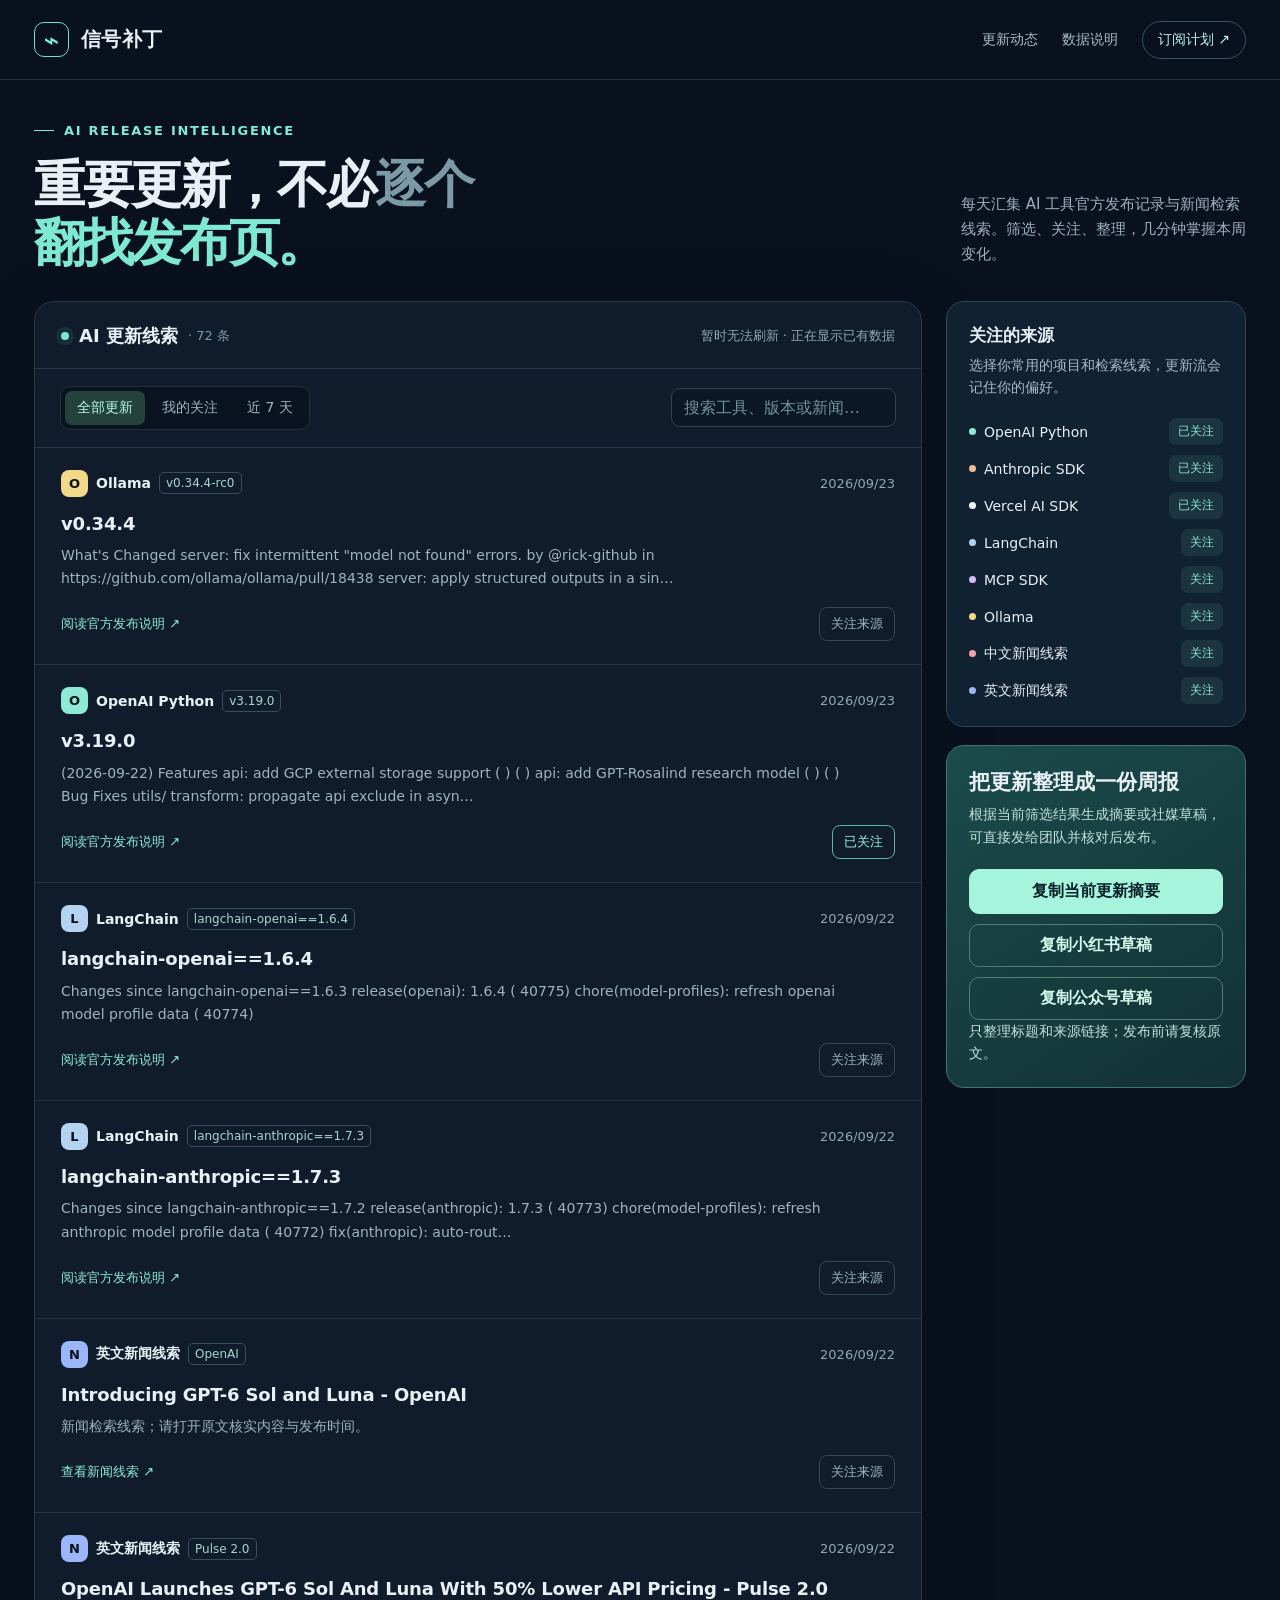
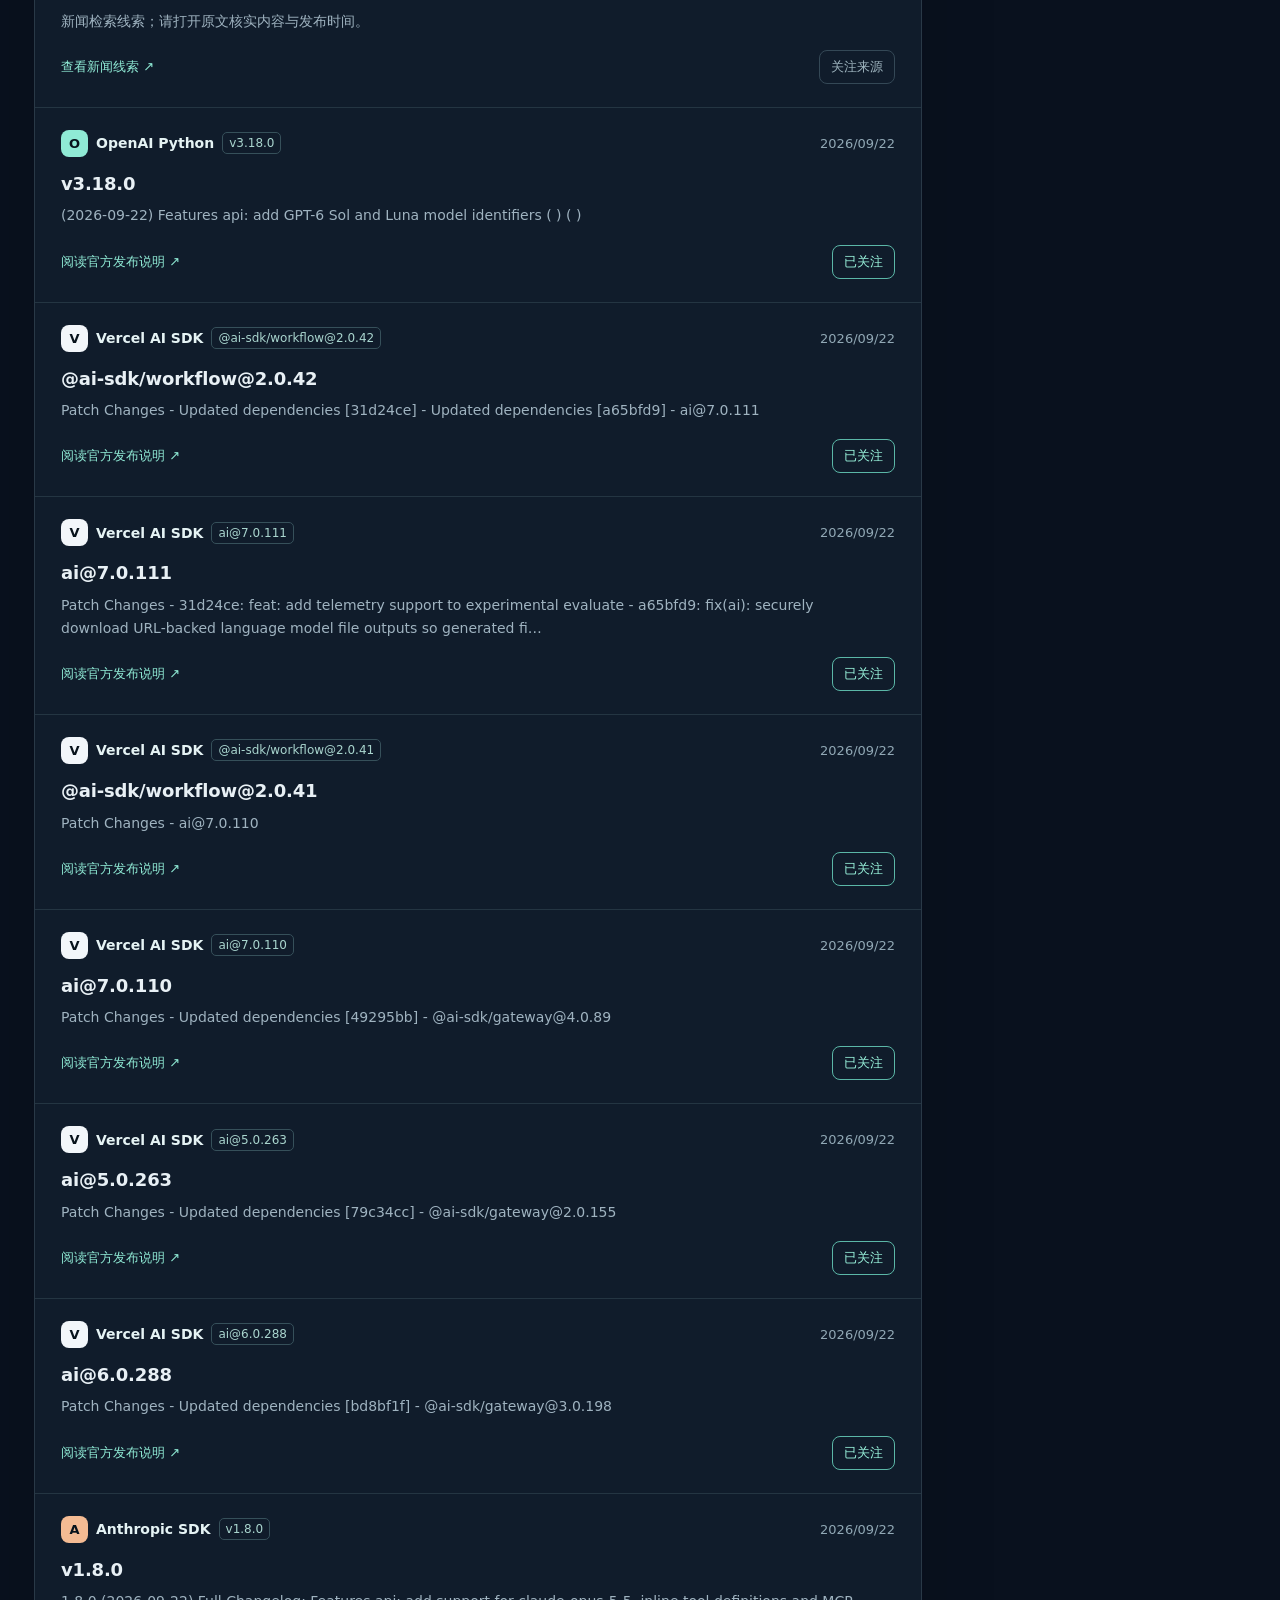
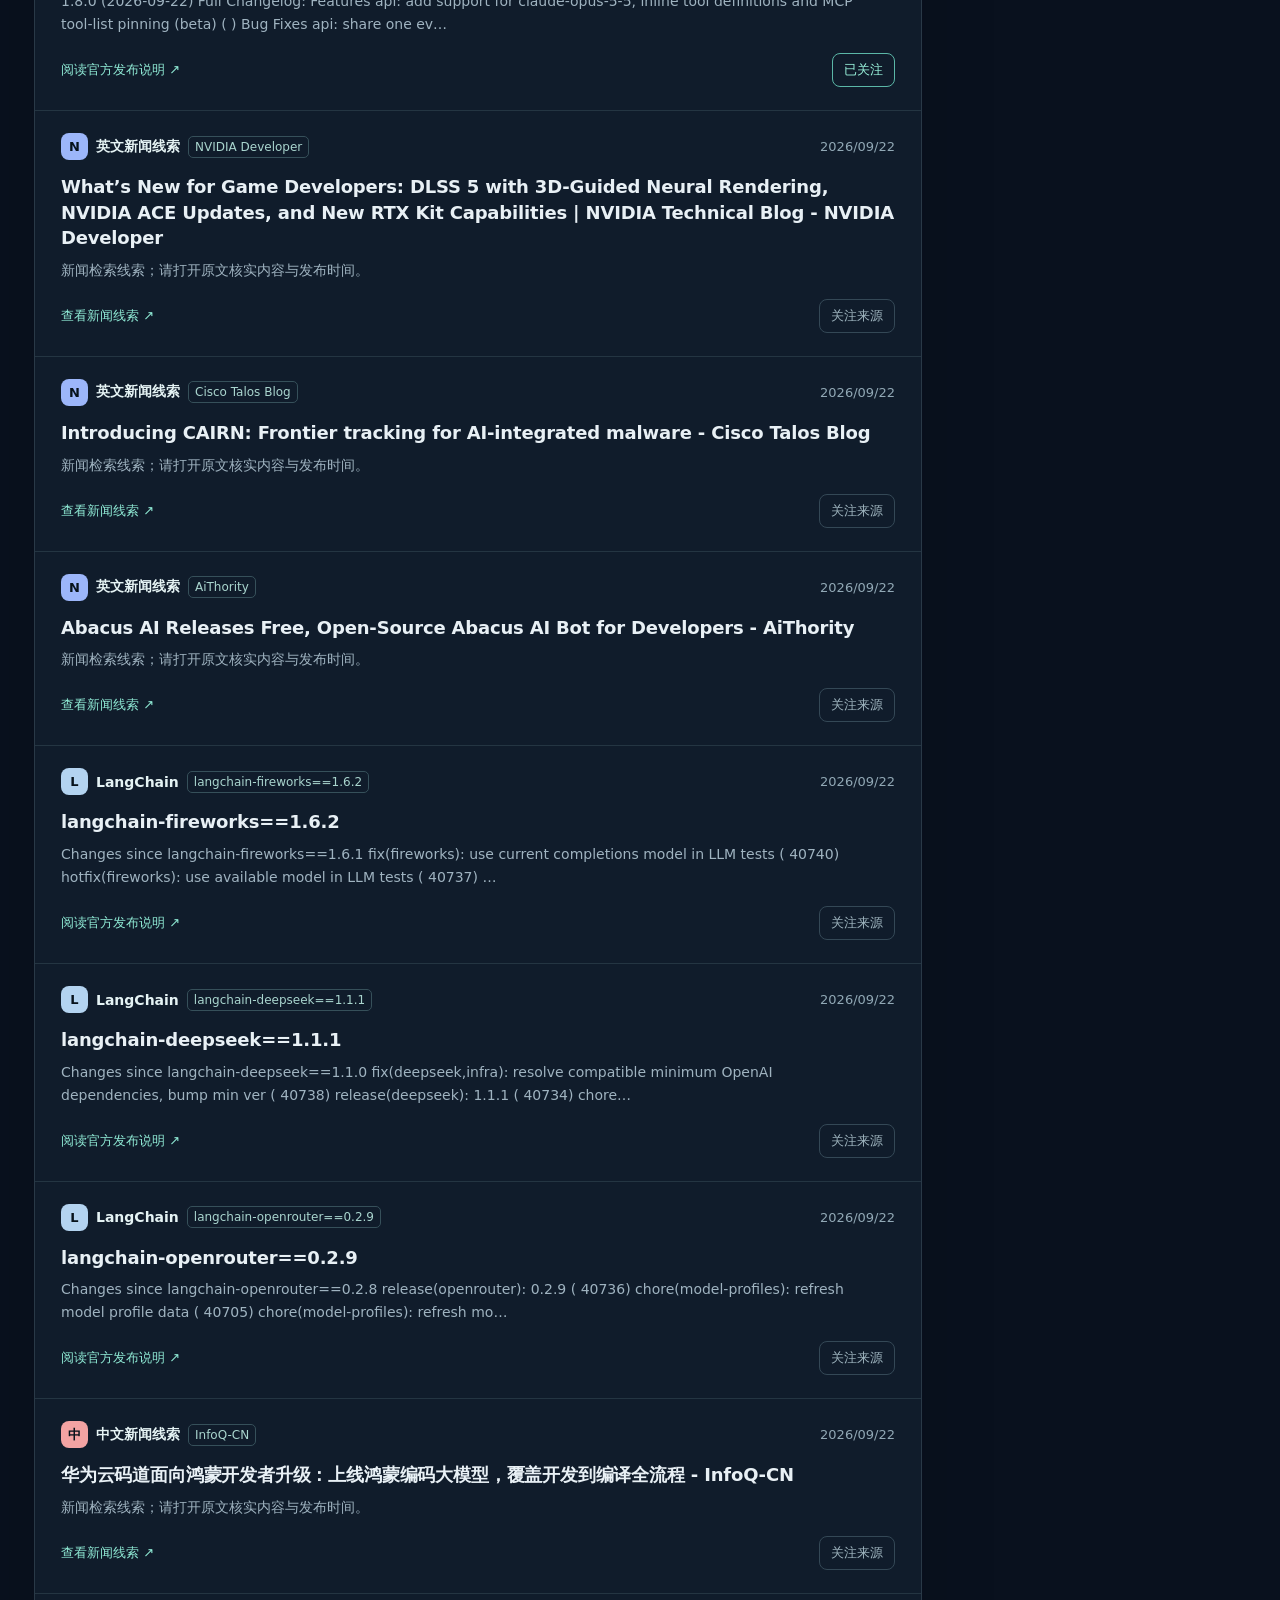
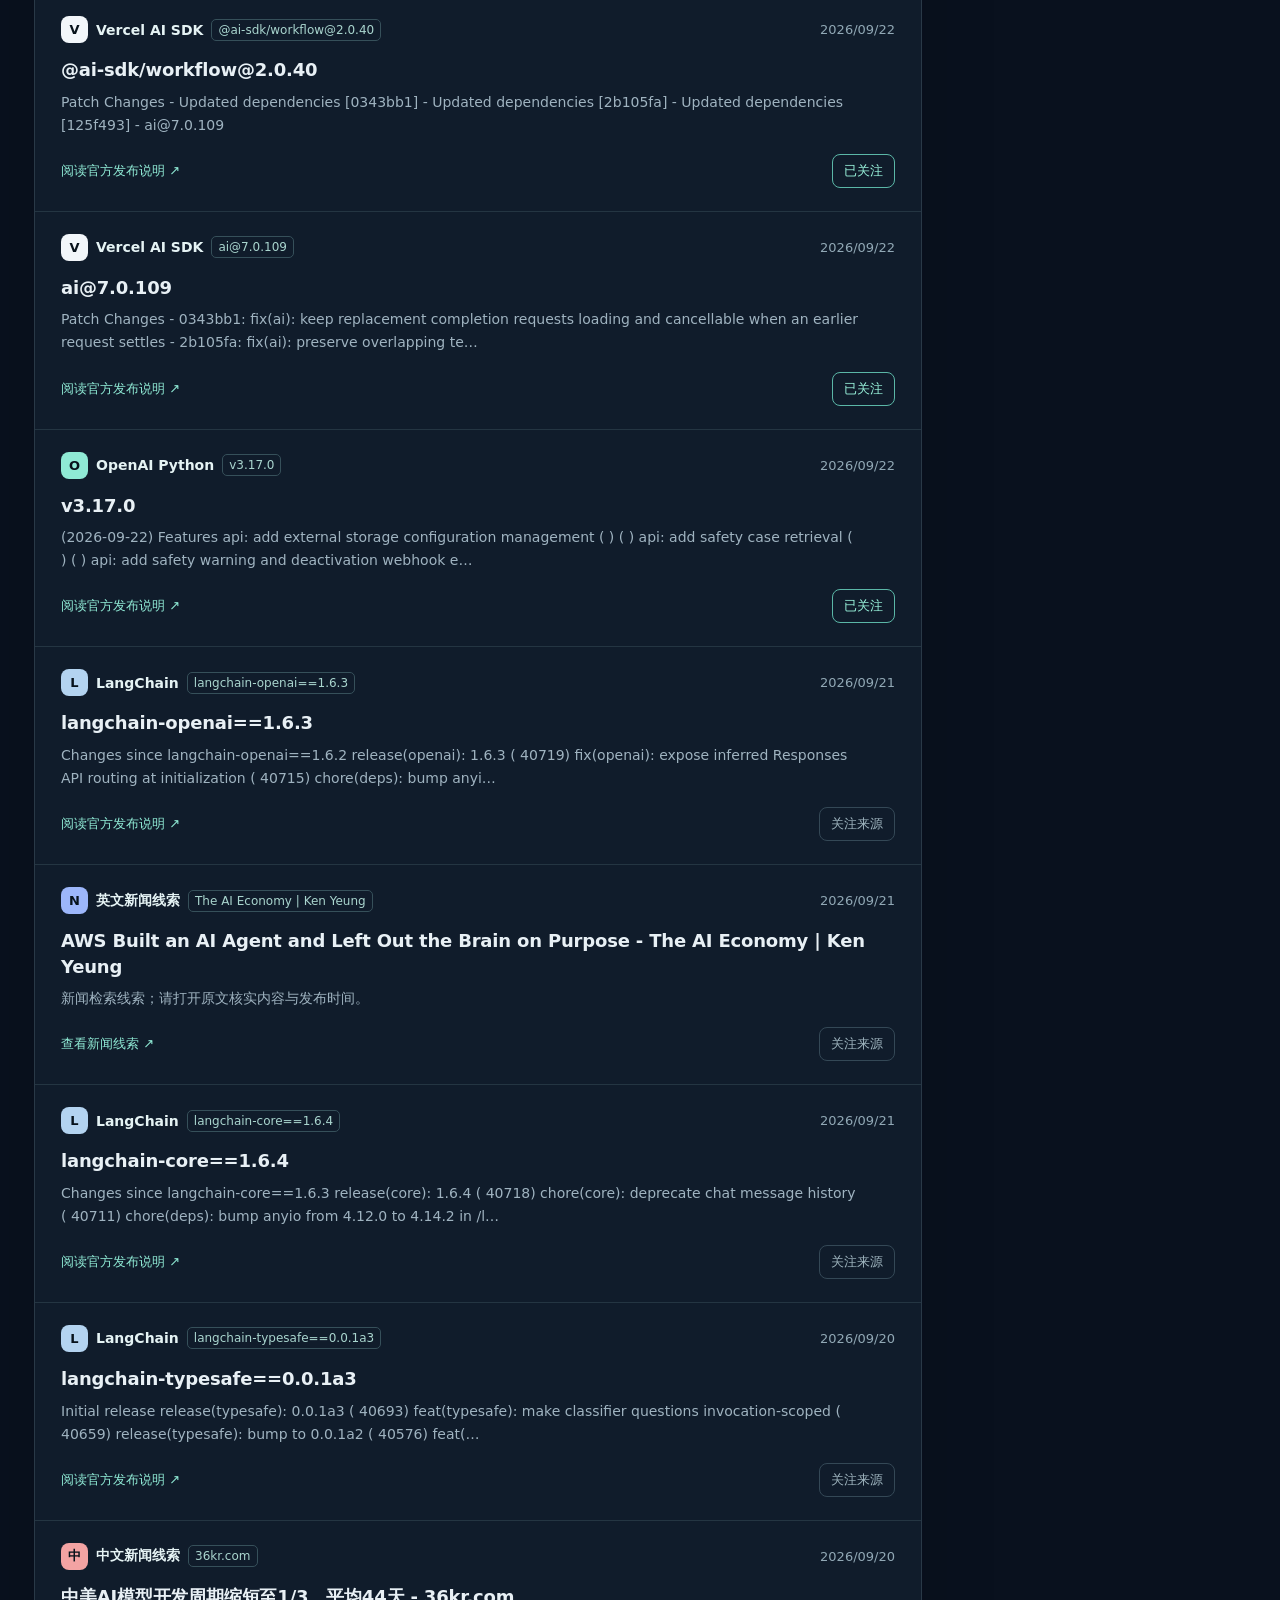
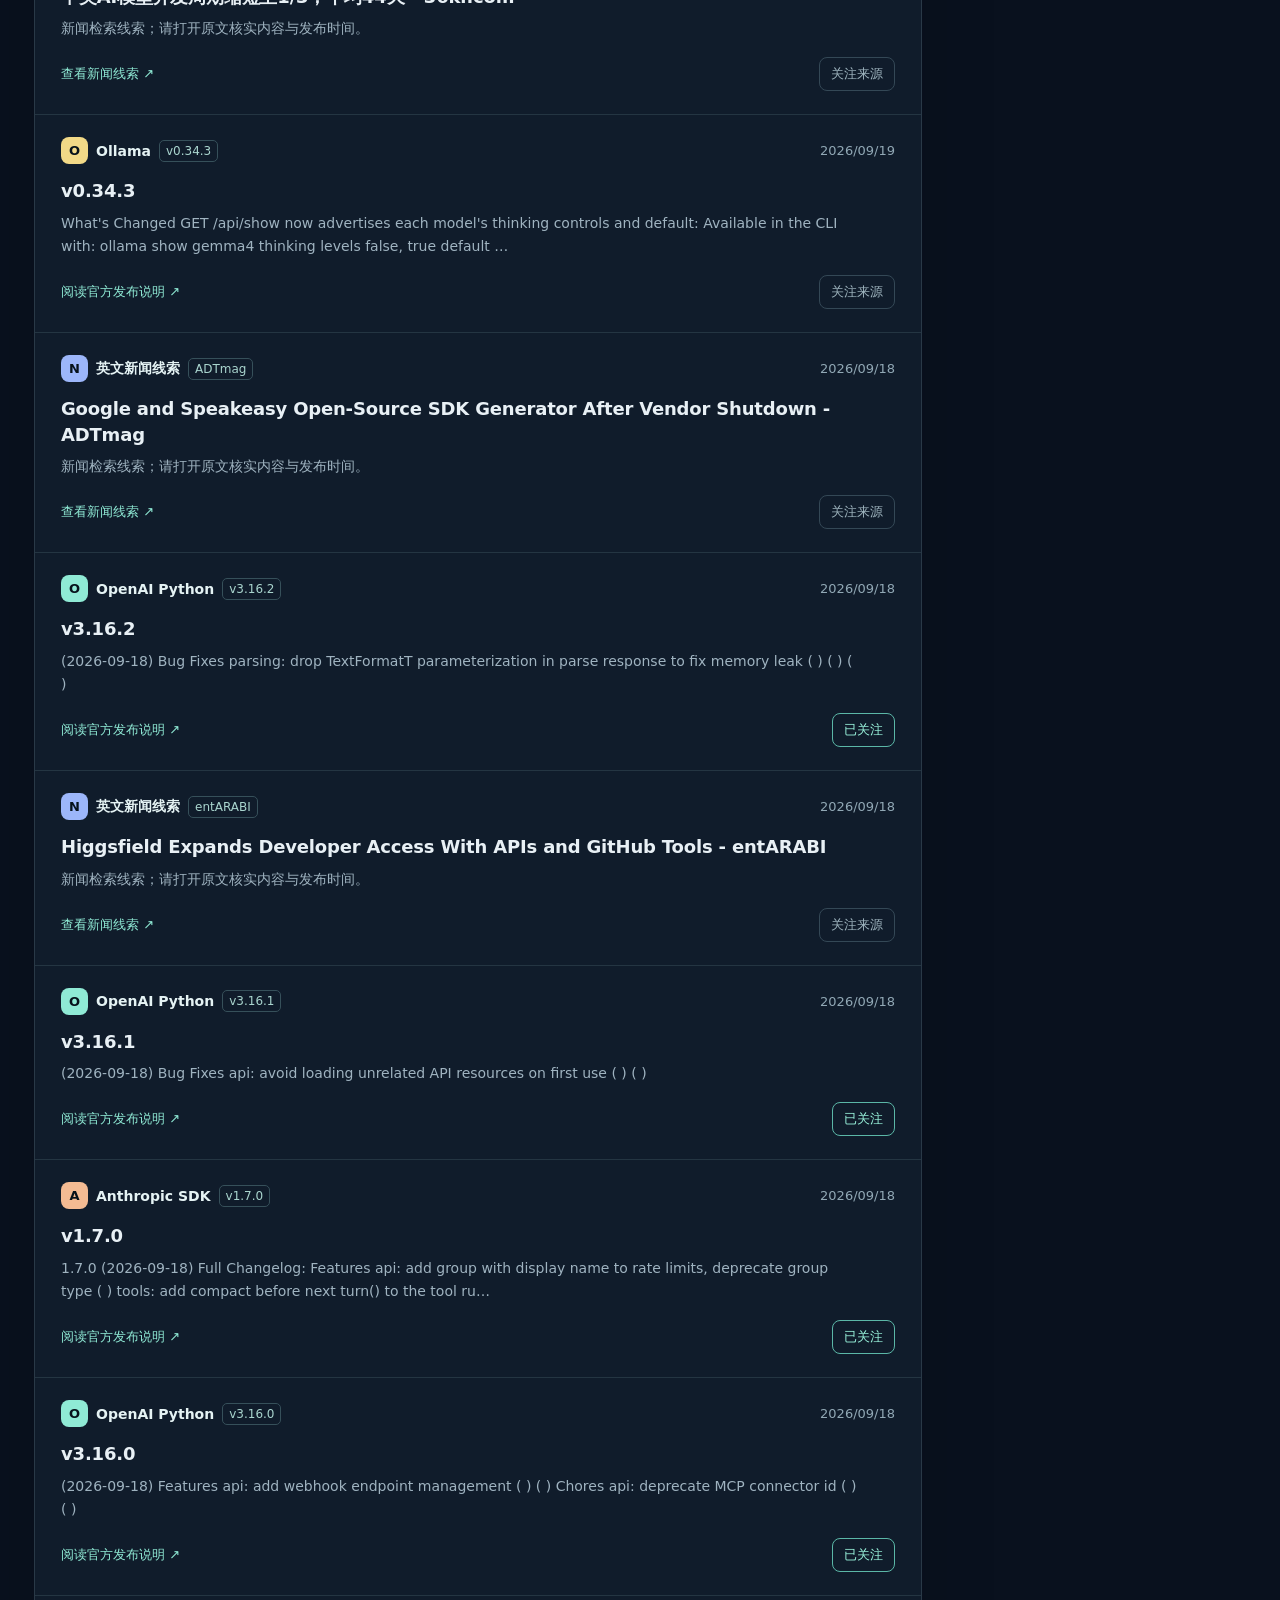
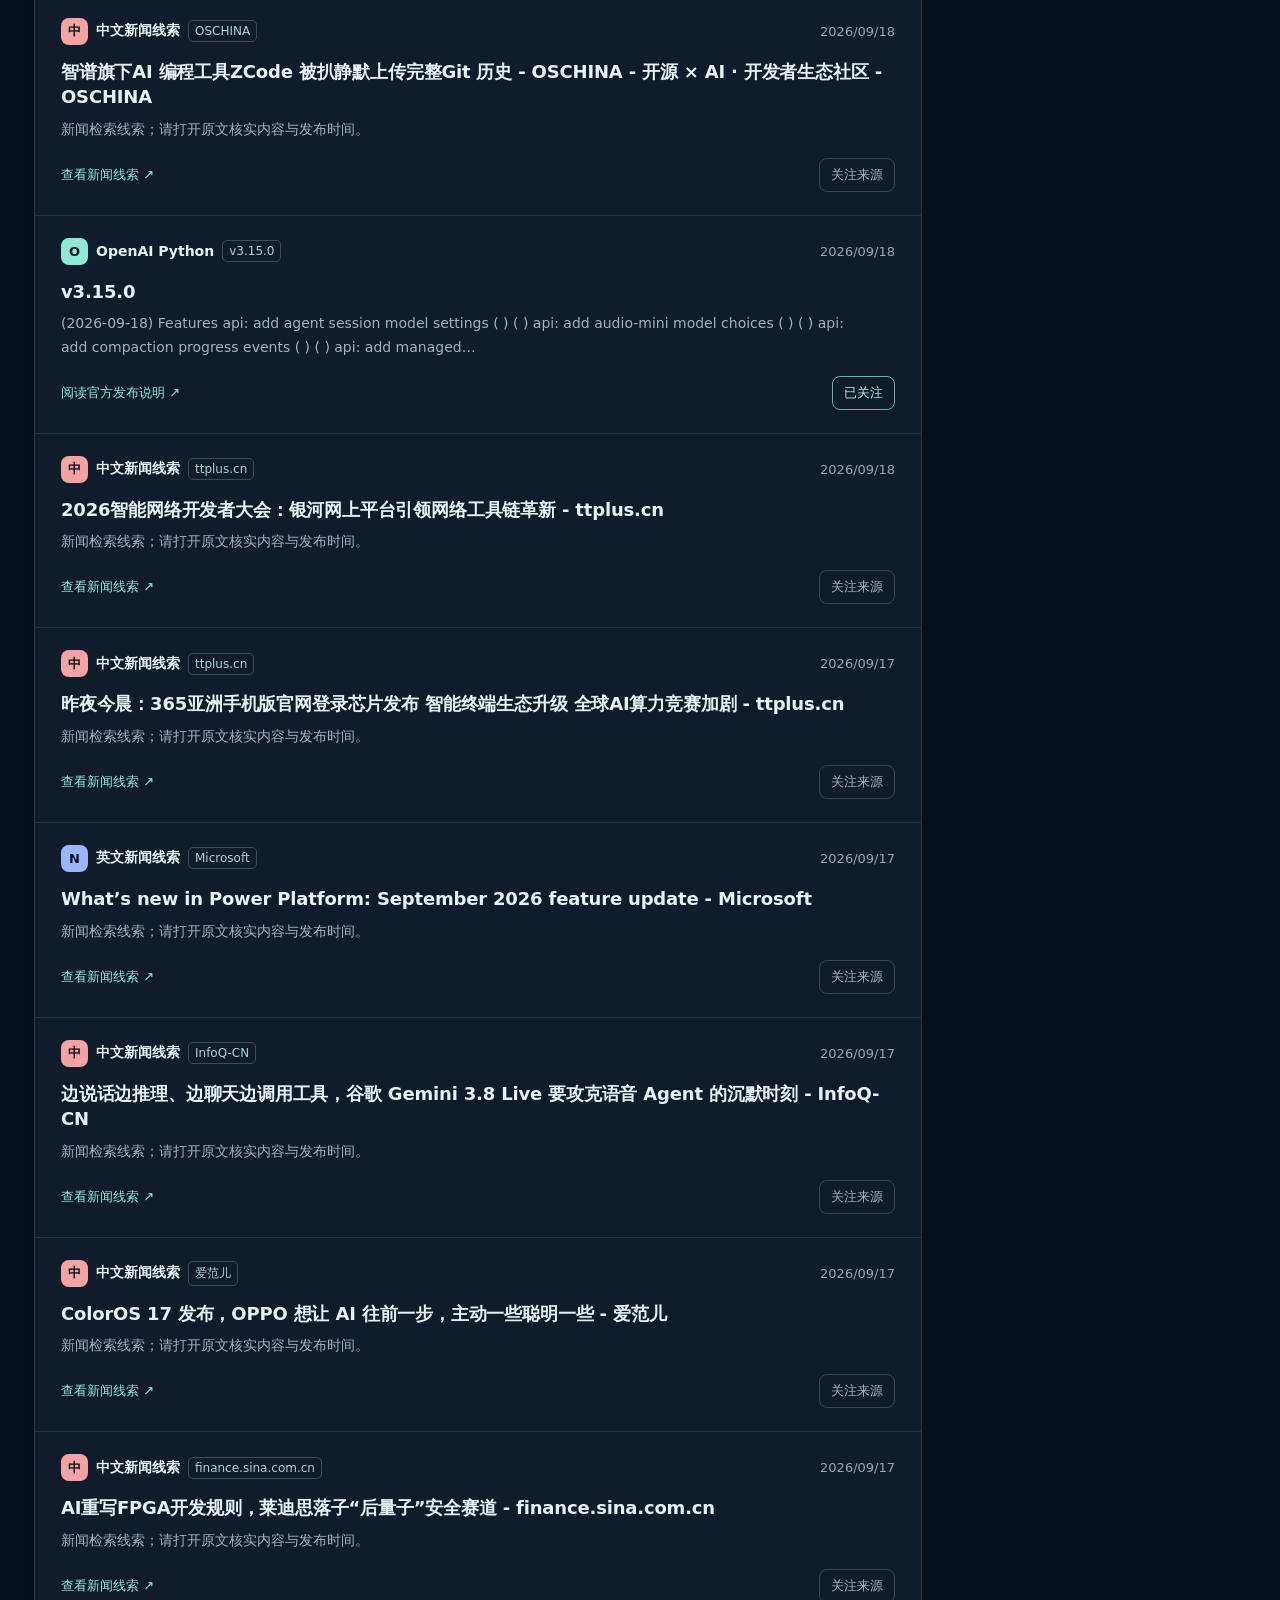
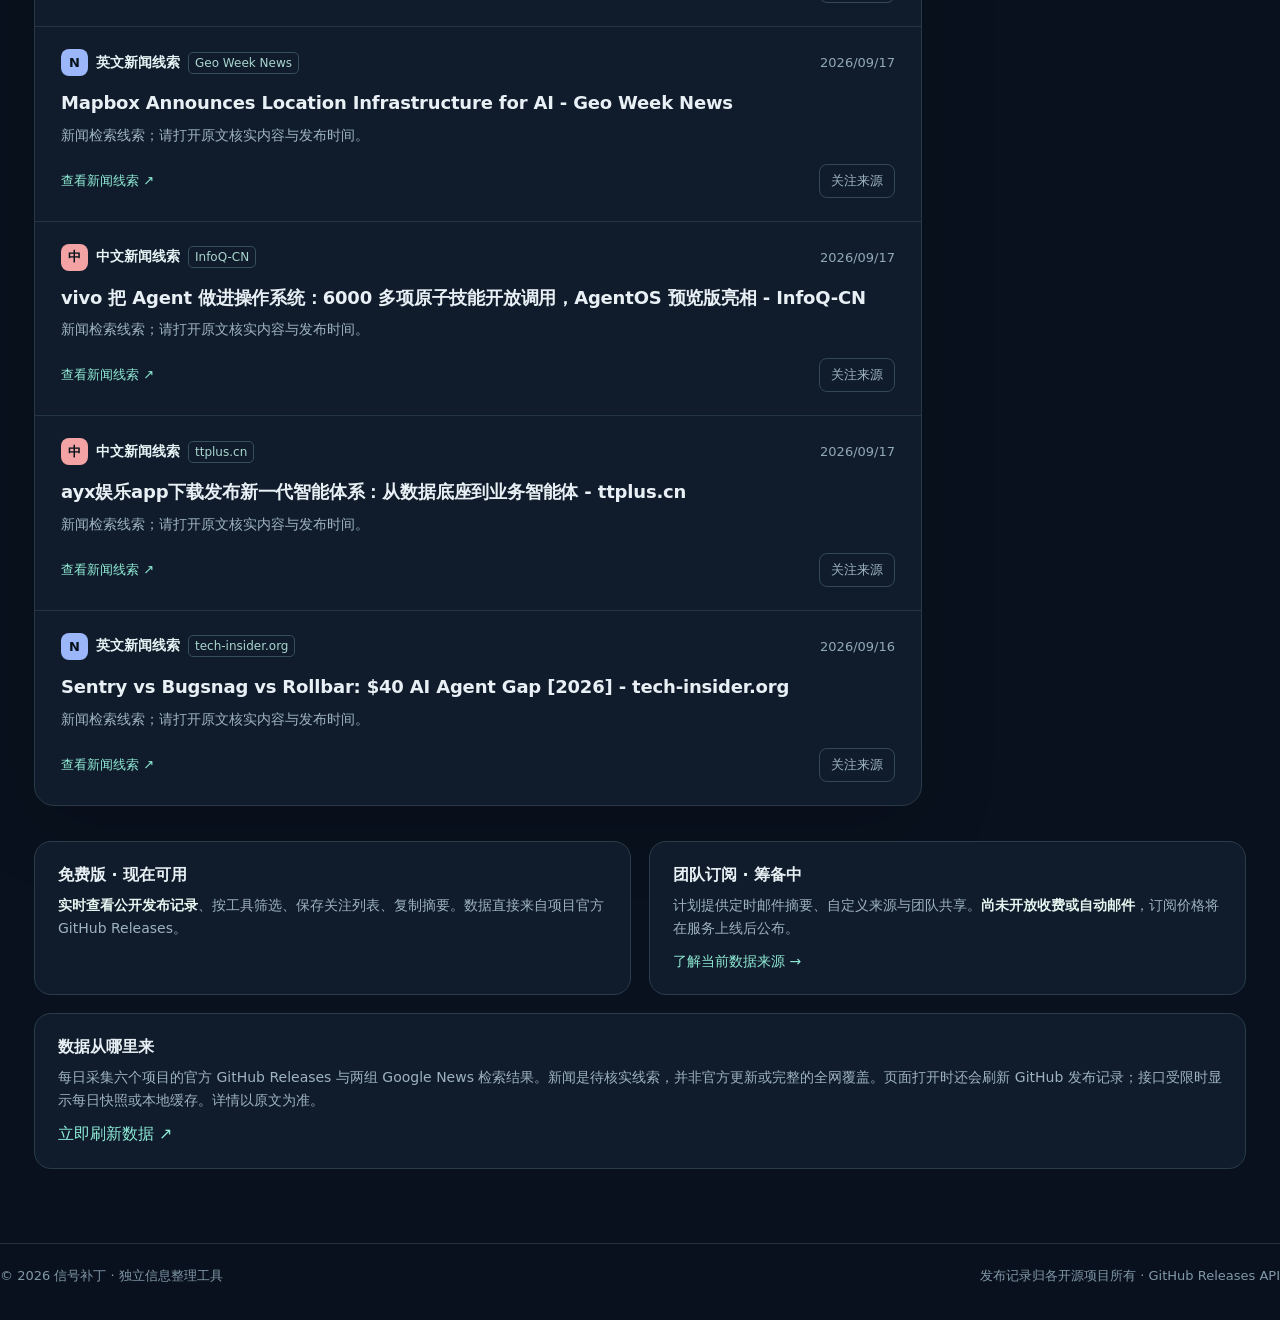
==== static/ai-updates/index.html @ 45f88d76 "Add daily AI tool update radar to article site" ====
<!doctype html>
<html lang="zh-CN">
<head>
  <meta charset="UTF-8">
  <meta name="viewport" content="width=device-width, initial-scale=1">
  <meta name="theme-color" content="#09111e">
  <meta name="description" content="信号补丁实时读取常用 AI 开发工具的官方 GitHub 发布记录，帮你筛选、关注和整理更新。">
  <title>信号补丁 · AI 工具更新雷达</title>
  <link rel="icon" type="image/svg+xml" href="data:image/svg+xml,%3Csvg xmlns='http://www.w3.org/2000/svg' viewBox='0 0 64 64'%3E%3Crect width='64' height='64' rx='15' fill='%2309111e'/%3E%3Cpath d='M11 34h13l7-17 8 30 6-13h8' fill='none' stroke='%2379f0d0' stroke-width='6' stroke-linecap='round' stroke-linejoin='round'/%3E%3C/svg%3E">
  <style>
    :root{font-family:Inter,ui-sans-serif,system-ui,-apple-system,"Segoe UI","PingFang SC","Microsoft YaHei",sans-serif;color:#e8f0f5;background:#09111e;font-size:16px}*{box-sizing:border-box}html{scroll-behavior:smooth}body{margin:0;min-width:320px}button,input{font:inherit}button{cursor:pointer}a{color:inherit;text-decoration:none}:focus-visible{outline:2px solid #81efd6;outline-offset:3px}.shell{max-width:1400px;margin:auto;padding:0 34px}.topbar{height:80px;border-bottom:1px solid #243240;display:flex;align-items:center;justify-content:space-between;gap:20px}.brand{display:flex;align-items:center;gap:12px;font-weight:760;letter-spacing:.02em;font-size:20px;white-space:nowrap}.mark{width:35px;height:35px;border:1px solid #6ce2c8;border-radius:10px;display:grid;place-items:center;color:#79f0d0;font-size:26px;line-height:1}.topnav{display:flex;align-items:center;gap:24px;color:#a9bdc8;font-size:14px}.topnav a:hover{color:#fff}.nav-pill{border:1px solid #335464;border-radius:999px;padding:9px 15px;color:#b9f6e9}.main{padding-top:43px;padding-bottom:74px}.eyebrow{display:flex;align-items:center;gap:10px;color:#7fecd5;font-size:13px;letter-spacing:.13em;text-transform:uppercase;font-weight:700}.eyebrow:before{content:"";width:20px;height:1px;background:#7fecd5}.intro{display:flex;align-items:end;justify-content:space-between;gap:28px;margin:17px 0 29px}.intro h1{font-size:clamp(35px,4vw,58px);line-height:1.14;letter-spacing:-.045em;margin:0;max-width:700px;font-weight:780}.intro h1 em{font-style:normal;color:#7fe9d2}.intro p{color:#9eb1be;line-height:1.65;max-width:285px;margin:0 0 5px;font-size:15px}.workspace{display:grid;grid-template-columns:minmax(0,1fr) 300px;gap:24px}.board{border:1px solid #293947;border-radius:20px;background:#101c2b;overflow:hidden;min-width:0;box-shadow:0 20px 80px #0002}.board-head{padding:22px 26px 20px;border-bottom:1px solid #263848;display:flex;align-items:center;justify-content:space-between;gap:15px}.board-title{display:flex;align-items:center;gap:10px;font-size:18px;font-weight:700}.pulse{height:8px;width:8px;border-radius:50%;background:#7ae8ce;box-shadow:0 0 0 5px #7ae8ce17}.source-note{font-size:13px;color:#91a9b5}.toolbar{display:flex;flex-wrap:wrap;gap:12px;align-items:center;justify-content:space-between;padding:17px 25px;border-bottom:1px solid #263848}.tabs{display:flex;gap:5px;padding:4px;background:#0a1421;border:1px solid #22313e;border-radius:10px}.tabs button{border:0;color:#9fb4bf;background:transparent;border-radius:7px;padding:8px 12px;font-size:14px;white-space:nowrap}.tabs button[aria-pressed="true"]{background:#244239;color:#b5fae8}.search{width:min(225px,100%);border:1px solid #314251;color:#dce9ee;border-radius:9px;background:#0b1724;padding:9px 12px;outline:none}.search::placeholder{color:#73909e}.search:focus{border-color:#7ae8ce}.feed{min-height:320px}.item{padding:22px 26px 23px;border-bottom:1px solid #243542;transition:background .2s}.item:last-child{border-bottom:0}.item:hover{background:#142334}.item-top{display:flex;gap:12px;align-items:center;justify-content:space-between}.item-meta{display:flex;align-items:center;gap:8px;flex-wrap:wrap;color:#91a8b5;font-size:13px}.product{display:inline-flex;align-items:center;gap:8px;color:#e5f3f4;font-weight:650;font-size:14px}.product-icon{width:27px;height:27px;border-radius:8px;display:grid;place-items:center;font-size:13px;font-weight:750;color:#07121b}.tag{border:1px solid #36505a;border-radius:5px;padding:3px 6px;color:#a9d5ce;font-size:12px;overflow-wrap:anywhere}.item h2{font-size:18px;line-height:1.42;letter-spacing:-.01em;margin:14px 0 8px;font-weight:670;overflow-wrap:anywhere}.item p{font-size:14px;color:#9fb3c0;line-height:1.65;margin:0 0 17px;max-width:800px;overflow-wrap:anywhere}.actions{display:flex;align-items:center;justify-content:space-between;gap:12px}.origin{font-size:13px;color:#8fead5}.origin:hover{text-decoration:underline}.save{background:transparent;border:1px solid #344856;border-radius:8px;color:#9fb5bf;padding:7px 11px;font-size:13px}.save:hover,.save[aria-pressed="true"]{color:#9af5dd;border-color:#5bb7a7}.aside{display:flex;flex-direction:column;gap:18px}.sidebox{background:#102131;border:1px solid #2c4654;border-radius:18px;padding:22px}.sidebox h3{margin:0 0 7px;font-size:17px}.sidebox p{color:#a4bbc7;line-height:1.62;font-size:14px;margin:0}.watch-list{margin-top:19px;display:flex;flex-direction:column;gap:10px}.watch-row{display:flex;align-items:center;justify-content:space-between;gap:8px;font-size:14px}.watch-row span{display:flex;align-items:center;gap:8px}.watch-row small{color:#7893a1}.watch-row button{border:0;background:#1b3440;color:#8ce9d4;padding:5px 9px;border-radius:7px;font-size:12px}.small-dot{width:7px;height:7px;background:#79e4cc;border-radius:50%}.digest{background:linear-gradient(145deg,#1b4b4b,#123134);border-color:#3f756d}.digest h3{font-size:21px;line-height:1.35;max-width:210px}.digest p{color:#c5e2db}.primary{width:100%;background:#a7f4dc;border:1px solid #a7f4dc;color:#092029;font-weight:750;border-radius:10px;padding:11px 13px;margin-top:20px}.primary:hover{background:#d0ffef}.secondary{width:100%;background:transparent;border:1px solid #537b77;color:#d6f8ec;font-weight:600;border-radius:10px;padding:10px 13px;margin-top:10px}.sidefoot{font-size:12px;color:#91aaa9;margin-top:10px}.model{margin-top:35px;display:grid;grid-template-columns:1fr 1fr;gap:18px}.model-card{border:1px solid #2a3b49;border-radius:17px;background:#101c2b;padding:23px}.model-card h3{font-size:16px;margin:0 0 8px}.model-card p{font-size:14px;color:#9eb2bf;line-height:1.65;margin:0}.model-card strong{color:#e5f5f0}.model-card a{display:inline-block;margin-top:13px;color:#8fead5;font-size:14px}.status{padding:28px;color:#9eb4be;line-height:1.6;font-size:14px}.footer{border-top:1px solid #243240;padding:23px 0 35px;display:flex;justify-content:space-between;gap:20px;color:#8198a7;font-size:13px}.footer a:hover{text-decoration:underline}.inline-btn{border:0;background:none;color:#8debd8;padding:0;font-size:inherit}.hidden{display:none!important}.toast{position:fixed;bottom:24px;left:50%;transform:translateX(-50%);z-index:10;border:1px solid #5eab9a;background:#1b3e3c;color:#d9fff2;padding:12px 17px;border-radius:10px;box-shadow:0 12px 35px #0007;font-size:14px}.muted{color:#7c99a6}.count{color:#7c99a6;font-weight:500;font-size:13px}@media(max-width:1000px){.workspace{grid-template-columns:minmax(0,1fr) 260px}.shell{padding-left:22px;padding-right:22px}.intro h1{font-size:43px}}@media(max-width:780px){.workspace{grid-template-columns:1fr}.aside{display:grid;grid-template-columns:1fr 1fr}.intro{align-items:start;flex-direction:column;gap:14px}.intro p{max-width:600px}.topnav a:not(.nav-pill){display:none}}@media(max-width:570px){.shell{padding:0 16px}.topbar{height:68px}.brand{font-size:17px}.topnav{gap:0}.nav-pill{padding:8px 10px;font-size:12px}.main{padding-top:28px}.intro h1{font-size:37px}.toolbar,.board-head,.item{padding-left:17px;padding-right:17px}.toolbar{align-items:stretch}.tabs{width:100%;justify-content:space-between}.tabs button{flex:1;padding:8px 6px}.search{width:100%}.aside,.model{grid-template-columns:1fr}.footer{flex-direction:column}.item h2{font-size:17px}}@media(prefers-reduced-motion:reduce){html{scroll-behavior:auto}.item{transition:none}}
  </style>
</head>
<body>
  <header class="topbar shell"><a class="brand" href="#top" aria-label="信号补丁首页"><span class="mark" aria-hidden="true">⌁</span><span>信号补丁</span></a><nav class="topnav" aria-label="主导航"><a href="#updates">更新动态</a><a href="#how-it-works">数据说明</a><a class="nav-pill" href="#membership">订阅计划 ↗</a></nav></header>
  <main class="main shell" id="top"><div class="eyebrow">AI RELEASE INTELLIGENCE</div><div class="intro"><h1>重要更新，不必<span class="muted">逐个</span><br><em>翻找发布页。</em></h1><p>每天汇集 AI 工具官方发布记录与新闻检索线索。筛选、关注、整理，几分钟掌握本周变化。</p></div>
    <div class="workspace" id="updates"><section class="board" aria-labelledby="feed-title"><div class="board-head"><div class="board-title"><span class="pulse" aria-hidden="true"></span><span id="feed-title">AI 更新线索</span><span class="count" id="item-count"></span></div><span class="source-note" id="sync-note">正在连接数据源…</span></div><div class="toolbar"><div class="tabs" role="group" aria-label="更新筛选"><button type="button" data-filter="all" aria-pressed="true">全部更新</button><button type="button" data-filter="following" aria-pressed="false">我的关注</button><button type="button" data-filter="week" aria-pressed="false">近 7 天</button></div><input class="search" id="search" type="search" placeholder="搜索工具、版本或新闻…" aria-label="搜索更新"></div><div class="feed" id="feed" aria-live="polite"><div class="status">正在读取每日更新…</div></div></section>
    <aside class="aside"><section class="sidebox"><h3>关注的来源</h3><p>选择你常用的项目和检索线索，更新流会记住你的偏好。</p><div class="watch-list" id="watch-list"></div></section><section class="sidebox digest"><h3>把更新整理成一份周报</h3><p>根据当前筛选结果生成摘要或社媒草稿，可直接发给团队并核对后发布。</p><button class="primary" id="copy-digest" type="button">复制当前更新摘要</button><button class="secondary" id="copy-xhs" type="button">复制小红书草稿</button><button class="secondary" id="copy-wechat" type="button">复制公众号草稿</button><p class="sidefoot">只整理标题和来源链接；发布前请复核原文。</p></section></aside></div>
    <section class="model" id="membership" aria-label="订阅计划"><div class="model-card"><h3>免费版 · 现在可用</h3><p><strong>实时查看公开发布记录</strong>、按工具筛选、保存关注列表、复制摘要。数据直接来自项目官方 GitHub Releases。</p></div><div class="model-card"><h3>团队订阅 · 筹备中</h3><p>计划提供定时邮件摘要、自定义来源与团队共享。<strong>尚未开放收费或自动邮件</strong>，订阅价格将在服务上线后公布。</p><a href="#how-it-works">了解当前数据来源 →</a></div></section>
    <section class="model-card" id="how-it-works" style="margin-top:18px"><h3>数据从哪里来</h3><p>每日采集六个项目的官方 GitHub Releases 与两组 Google News 检索结果。新闻是待核实线索，并非官方更新或完整的全网覆盖。页面打开时还会刷新 GitHub 发布记录；接口受限时显示每日快照或本地缓存。详情以原文为准。</p><button class="inline-btn" id="refresh" type="button" style="margin-top:12px">立即刷新数据 ↗</button></section>
  </main><footer class="footer shell"><span>© <span id="year"></span> 信号补丁 · 独立信息整理工具</span><span>发布记录归各开源项目所有 · <a href="https://docs.github.com/en/rest/releases/releases" target="_blank" rel="noopener noreferrer">GitHub Releases API</a></span></footer><div id="toast" class="toast hidden" role="status"></div>
  <script>
  (()=>{
    const sources=[
      {id:'openai/openai-python',name:'OpenAI Python',color:'#8fead5',symbol:'O'},
      {id:'anthropics/anthropic-sdk-python',name:'Anthropic SDK',color:'#f4bb93',symbol:'A'},
      {id:'vercel/ai',name:'Vercel AI SDK',color:'#f2f6fa',symbol:'V'},
      {id:'langchain-ai/langchain',name:'LangChain',color:'#b3d3f0',symbol:'L'},
      {id:'modelcontextprotocol/typescript-sdk',name:'MCP SDK',color:'#d9b6ff',symbol:'M'},
      {id:'ollama/ollama',name:'Ollama',color:'#f2d987',symbol:'O'},
      {id:'news:zh',name:'中文新闻线索',color:'#f3a3a3',symbol:'中'},
      {id:'news:en',name:'英文新闻线索',color:'#9cb6fa',symbol:'N'}
    ];
    const repositories=sources.filter(s=>!s.id.startsWith('news:'));
    const byId=Object.fromEntries(sources.map(s=>[s.id,s]));
    const $=id=>document.getElementById(id);
    const state={releases:[],filter:'all',query:'',following:readFollowing()};
    const escape=s=>String(s).replace(/[&<>"']/g,c=>({'&':'&amp;','<':'&lt;','>':'&gt;','"':'&quot;',"'":'&#39;'}[c]));
    function readFollowing(){try{const x=JSON.parse(localStorage.getItem('signalpatch-following'));return Array.isArray(x)?x.filter(id=>sources.some(s=>s.id===id)):sources.slice(0,3).map(s=>s.id)}catch{return sources.slice(0,3).map(s=>s.id)}}
    function readCache(){try{const x=JSON.parse(localStorage.getItem('signalpatch-cache'));return x&&Array.isArray(x.items)?x:null}catch{return null}}
    function toast(msg){const el=$('toast');el.textContent=msg;el.classList.remove('hidden');clearTimeout(toast.timer);toast.timer=setTimeout(()=>el.classList.add('hidden'),3200)}
    function formatDate(s){const d=new Date(s);return Number.isNaN(d.getTime())?'未知日期':new Intl.DateTimeFormat('zh-CN',{year:'numeric',month:'2-digit',day:'2-digit'}).format(d)}
    function dateAgo(s){const d=new Date(s);const days=Math.floor((Date.now()-d.getTime())/86400000);return days===0?'今天':days===1?'昨天':days>1&&days<7?`${days} 天前`:formatDate(s)}
    function summary(body){const cleaned=String(body||'').replace(/<[^>]*>/g,' ').replace(/\[[^\]]+\]\([^)]*\)/g,' ').replace(/[#*_`>|~]/g,' ').replace(/\s+/g,' ').trim();return cleaned?cleaned.slice(0,170)+(cleaned.length>170?'…':''):'查看官方发布说明了解变更详情。'}
    function watch(){const list=$('watch-list');list.innerHTML=sources.map(s=>`<div class="watch-row"><span><i class="small-dot" style="background:${s.color}"></i>${escape(s.name)}</span><button type="button" data-follow="${escape(s.id)}" aria-pressed="${state.following.includes(s.id)}">${state.following.includes(s.id)?'已关注':'关注'}</button></div>`).join('');list.querySelectorAll('[data-follow]').forEach(b=>b.addEventListener('click',()=>toggleFollow(b.dataset.follow)))}
    function toggleFollow(id){state.following=state.following.includes(id)?state.following.filter(x=>x!==id):[...state.following,id];localStorage.setItem('signalpatch-following',JSON.stringify(state.following));watch();render()}
    function visible(){const q=state.query.trim().toLowerCase();return state.releases.filter(r=>{if(state.filter==='following'&&!state.following.includes(r.source))return false;if(state.filter==='week'&&Date.now()-new Date(r.published_at).getTime()>7*86400000)return false;return !q||[r.name,r.tag_name,r.source,byId[r.source]?.name].some(s=>String(s||'').toLowerCase().includes(q))})}
    function render(){const items=visible();$('item-count').textContent=state.releases.length?`· ${items.length} 条`:'';const feed=$('feed');if(!state.releases.length){feed.innerHTML='<div class="status">暂无可显示的更新。请稍后刷新，或直接访问官方发布页。</div>';return}if(!items.length){feed.innerHTML='<div class="status">当前筛选下没有更新。试试“全部更新”或其他搜索词。</div>';return}feed.innerHTML=items.slice(0,48).map(r=>{const s=byId[r.source],url=String(r.html_url||'');return `<article class="item"><div class="item-top"><div class="item-meta"><span class="product"><span class="product-icon" style="background:${s.color}">${s.symbol}</span>${escape(s.name)}</span><span class="tag">${escape(r.tag_name||'Release')}</span></div><time class="item-meta" datetime="${escape(r.published_at)}" title="${escape(formatDate(r.published_at))}">${escape(dateAgo(r.published_at))}</time></div><h2>${escape(r.name||r.tag_name||'新版本发布')}</h2><p>${escape(summary(r.body))}</p><div class="actions"><a class="origin" href="${escape(url)}" target="_blank" rel="noopener noreferrer">${r.kind==='news'?'查看新闻线索':'阅读官方发布说明'} ↗</a><button class="save" type="button" data-follow="${escape(r.source)}" aria-pressed="${state.following.includes(r.source)}">${state.following.includes(r.source)?'已关注':'关注来源'}</button></div></article>`}).join('');feed.querySelectorAll('[data-follow]').forEach(b=>b.addEventListener('click',()=>toggleFollow(b.dataset.follow)))}
    async function loadDaily(){try{const response=await fetch('./data/updates.json',{cache:'no-store'});if(!response.ok)throw new Error('No daily snapshot');const data=await response.json();if(!Array.isArray(data.items))throw new Error('Invalid daily snapshot');state.releases=data.items.filter(r=>byId[r.source]&&r.html_url&&r.published_at);render();$('sync-note').textContent=`每日快照 · ${formatDate(data.generated_at)}`}catch{const cached=readCache();if(cached){state.releases=cached.items.filter(r=>byId[r.source]);render();$('sync-note').textContent=`本地缓存 · ${formatDate(cached.at)}`}}}
    async function refresh(force=false){const cached=readCache();if(cached&&!force&&!state.releases.length){state.releases=cached.items.filter(r=>byId[r.source]);render();$('sync-note').textContent=`缓存更新于 ${formatDate(cached.at)}`}
      const controller=new AbortController();const timer=setTimeout(()=>controller.abort(),12000);$('sync-note').textContent='正在同步官方发布记录…';
      const results=await Promise.allSettled(repositories.map(async s=>{const response=await fetch(`https://api.github.com/repos/${s.id}/releases?per_page=6`,{headers:{Accept:'application/vnd.github+json'},signal:controller.signal});if(!response.ok)throw new Error(`${s.name}: ${response.status}`);const data=await response.json();if(!Array.isArray(data))throw new Error('Invalid response');return data.filter(x=>x.published_at&&!x.draft).map(x=>({source:s.id,name:x.name,tag_name:x.tag_name,body:x.body,published_at:x.published_at,html_url:x.html_url,kind:'release'}))}));clearTimeout(timer);
      const fresh=results.filter(x=>x.status==='fulfilled').flatMap(x=>x.value).sort((a,b)=>new Date(b.published_at)-new Date(a.published_at));
      if(fresh.length){const news=state.releases.filter(r=>r.kind==='news');state.releases=[...fresh,...news].sort((a,b)=>new Date(b.published_at)-new Date(a.published_at));localStorage.setItem('signalpatch-cache',JSON.stringify({at:new Date().toISOString(),items:state.releases}));render();const ok=results.filter(x=>x.status==='fulfilled').length;$('sync-note').textContent=`已同步 ${ok}/${repositories.length} 个官方来源 · 含每日新闻线索`;if(ok<repositories.length)toast('部分来源暂时不可用，已显示可获取的更新。')}
      else{$('sync-note').textContent=state.releases.length?'暂时无法刷新 · 正在显示已有数据':'暂时无法连接官方来源';if(!state.releases.length)render();toast('官方接口暂不可用，请稍后再试。')}
    }
    async function copyText(lines,label){try{await navigator.clipboard.writeText(lines.join('\n'));toast(`已复制${label}`)}catch{toast('复制失败，请检查浏览器剪贴板权限。')}}
    function copyDigest(){const items=visible().slice(0,20);if(!items.length){toast('当前没有可整理的更新。');return}const lines=[`# AI 工具更新摘要（${formatDate(new Date().toISOString())}）`,'',...items.flatMap(r=>[`- **${byId[r.source].name} · ${r.tag_name||'Release'}**：${r.name||'新版本发布'}`,`  - ${r.html_url}`]),'','来源：官方 GitHub Releases 与 Google News 检索。新闻属于待核实线索，发布前请复核原文。'];return copyText(lines,`${items.length} 条更新摘要`)}
    function copySocial(channel){const items=visible().filter(r=>r.kind!=='news').slice(0,6);if(!items.length){toast('当前没有官方更新可整理。');return}const day=formatDate(new Date().toISOString());const title=channel==='xhs'?`今天有哪些 AI 工具更新？｜${day}`:`AI 工具更新速览｜${day}`;const lines=[title,'','整理了这些官方发布记录：','',...items.flatMap((r,i)=>[`${i+1}. ${byId[r.source].name} · ${r.name||r.tag_name}`,r.html_url,'']),'请查看原文核对完整变更后再发布。',...(channel==='xhs'?['','#AI工具 #开发者工具 #版本更新']:[])];return copyText(lines,channel==='xhs'?'小红书草稿':'公众号草稿')}
    const context=document.modelContext;
    if(context?.registerTool){
      try{
        void Promise.resolve(context.registerTool({name:'set_followed_tools',title:'设置关注的 AI 工具',description:'按项目 ID 设置此设备关注的官方发布来源，并更新页面。',inputSchema:{type:'object',properties:{sourceIds:{type:'array',items:{type:'string'},uniqueItems:true}},required:['sourceIds'],additionalProperties:false},annotations:{readOnlyHint:false,untrustedContentHint:false},execute(input){if(!input||!Array.isArray(input.sourceIds)||input.sourceIds.some(id=>typeof id!=='string'||!byId[id]))throw new Error('sourceIds 必须是页面列出的官方项目 ID');state.following=[...new Set(input.sourceIds)];localStorage.setItem('signalpatch-following',JSON.stringify(state.following));watch();render();return {sourceIds:state.following,count:state.following.length}}})).catch(()=>{});
        void Promise.resolve(context.registerTool({name:'get_visible_releases',title:'读取当前更新',description:'读取页面当前筛选结果中的官方发布记录。',inputSchema:{type:'object',properties:{},additionalProperties:false},annotations:{readOnlyHint:true,untrustedContentHint:true},execute(){return {releases:visible().slice(0,20).map(r=>({tool:byId[r.source].name,title:r.name||r.tag_name,version:r.tag_name,publishedAt:r.published_at,url:r.html_url}))}}})).catch(()=>{});
      }catch{}
    }
    document.querySelectorAll('[data-filter]').forEach(b=>b.addEventListener('click',()=>{state.filter=b.dataset.filter;document.querySelectorAll('[data-filter]').forEach(x=>x.setAttribute('aria-pressed',String(x===b)));render()}));$('search').addEventListener('input',e=>{state.query=e.target.value;render()});$('refresh').addEventListener('click',()=>refresh(true));$('copy-digest').addEventListener('click',copyDigest);$('copy-xhs').addEventListener('click',()=>copySocial('xhs'));$('copy-wechat').addEventListener('click',()=>copySocial('wechat'));$('year').textContent=new Date().getFullYear();watch();loadDaily().finally(()=>refresh());
  })();
  </script>
</body>
</html>
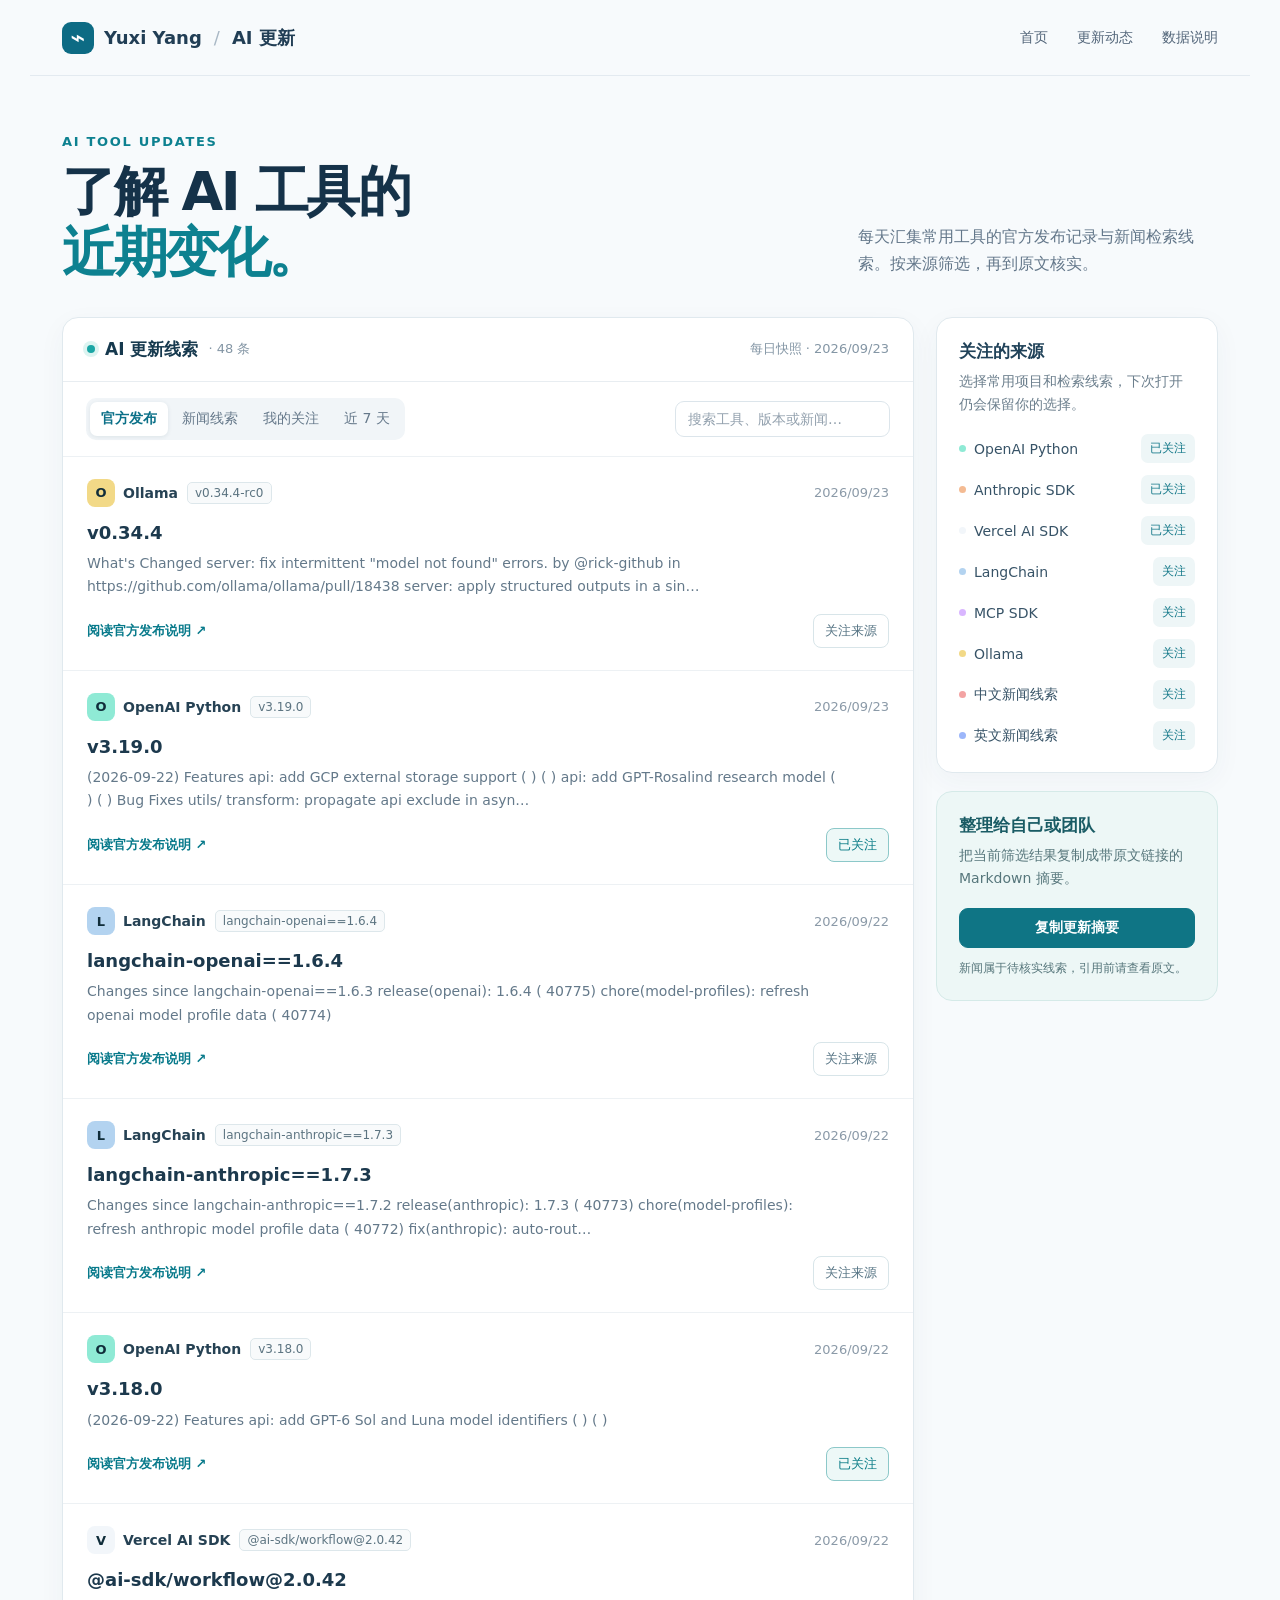
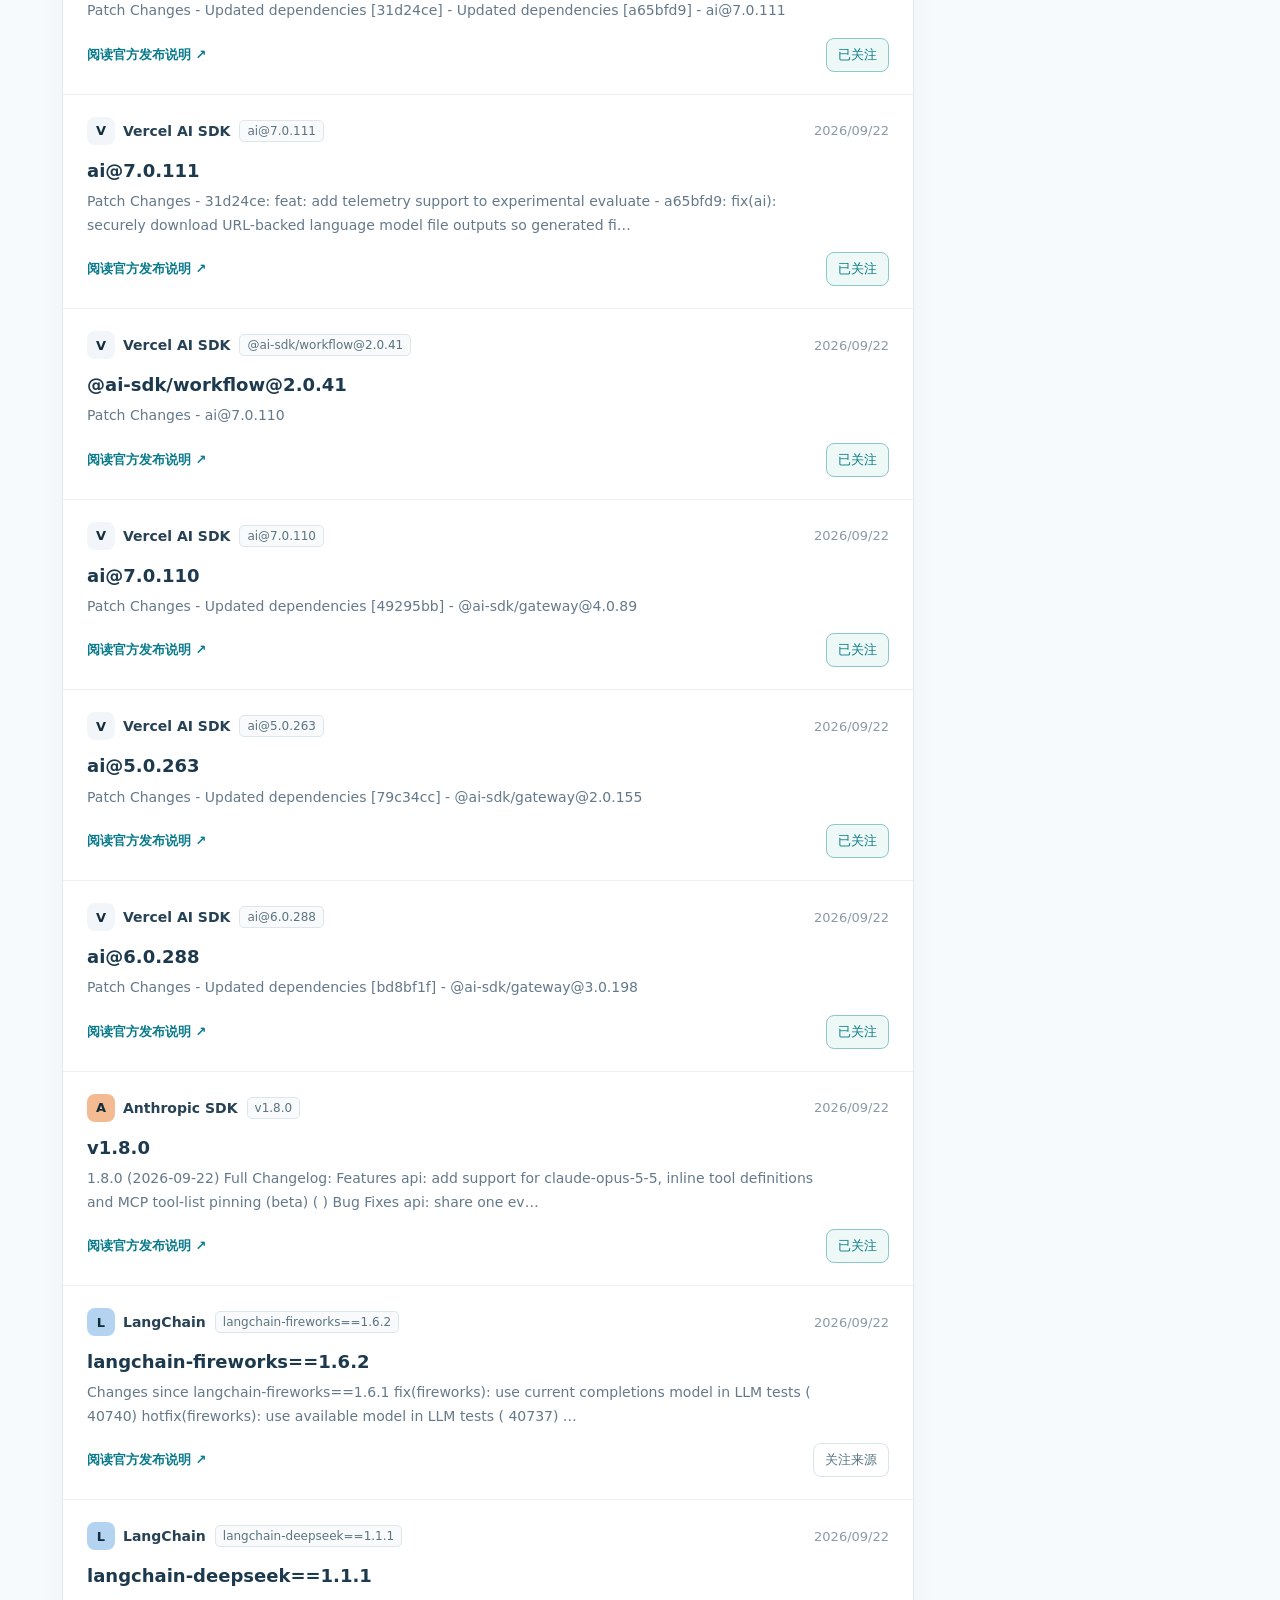
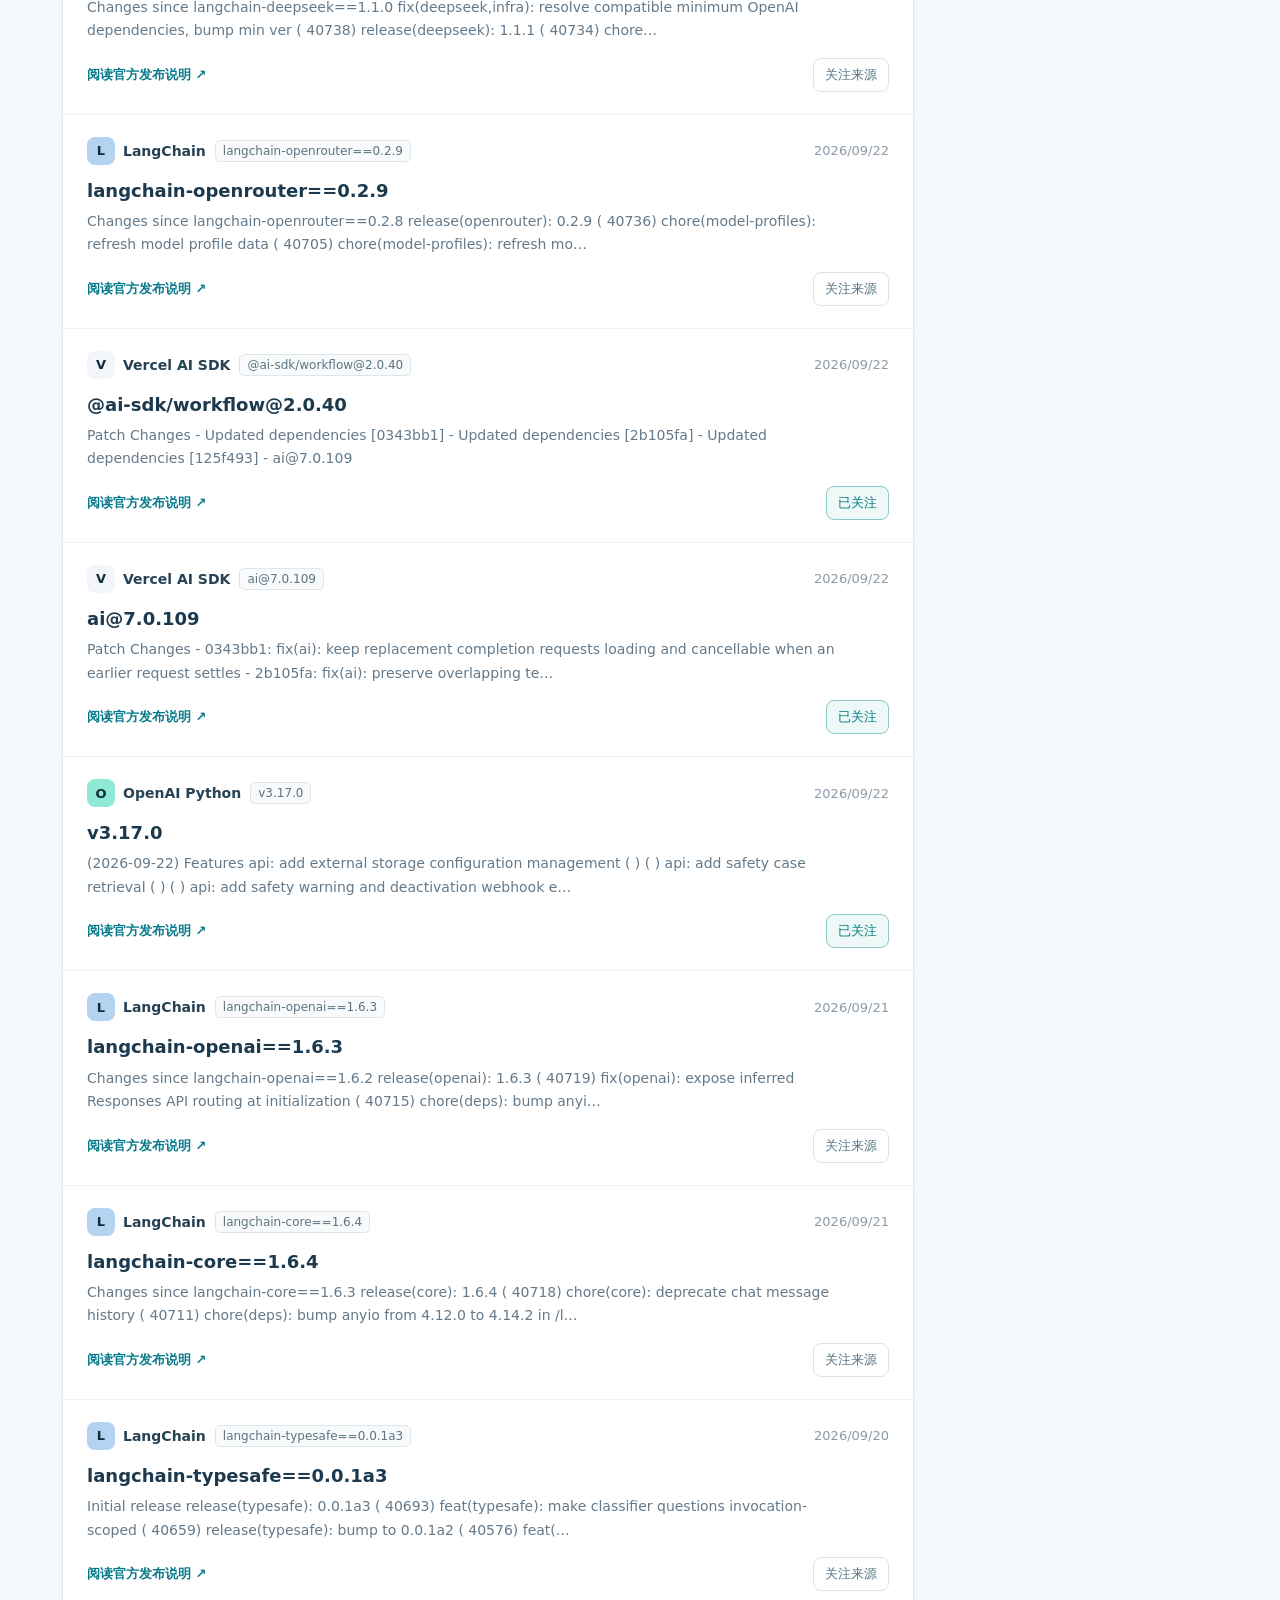
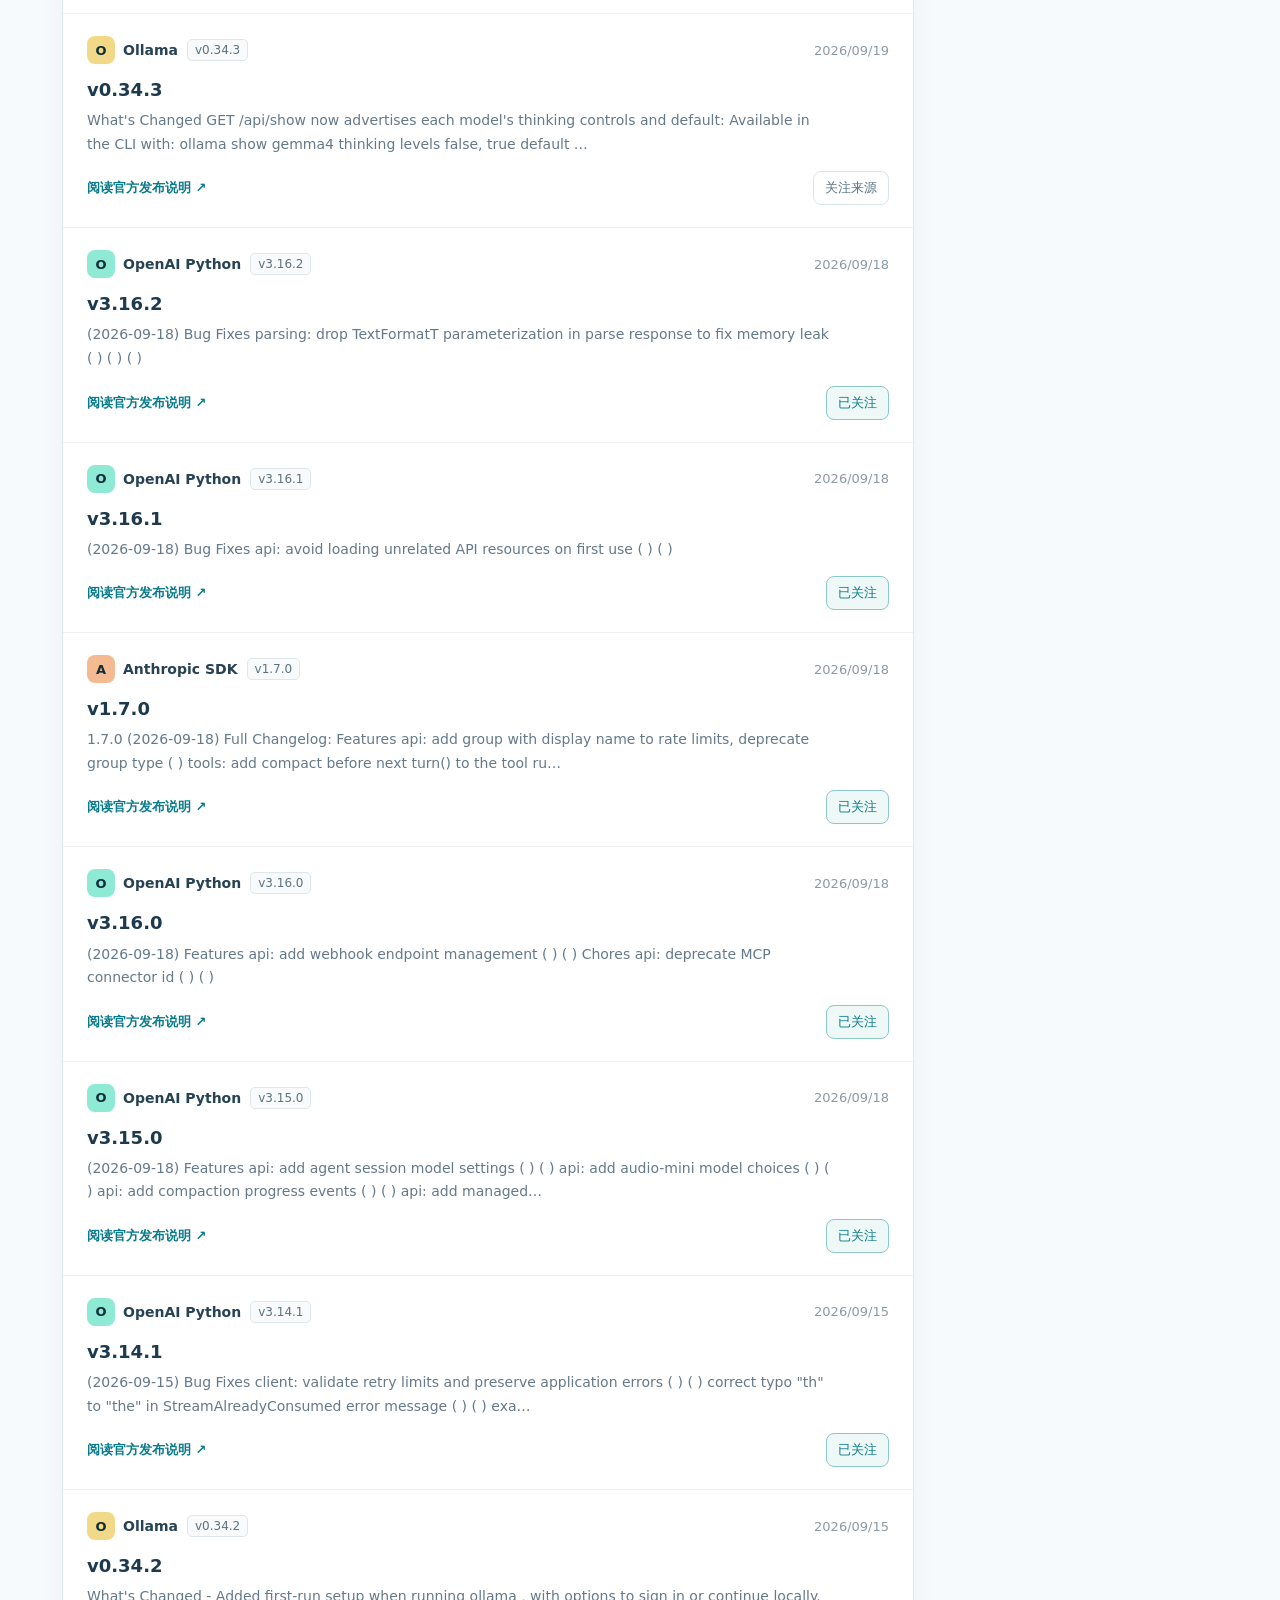
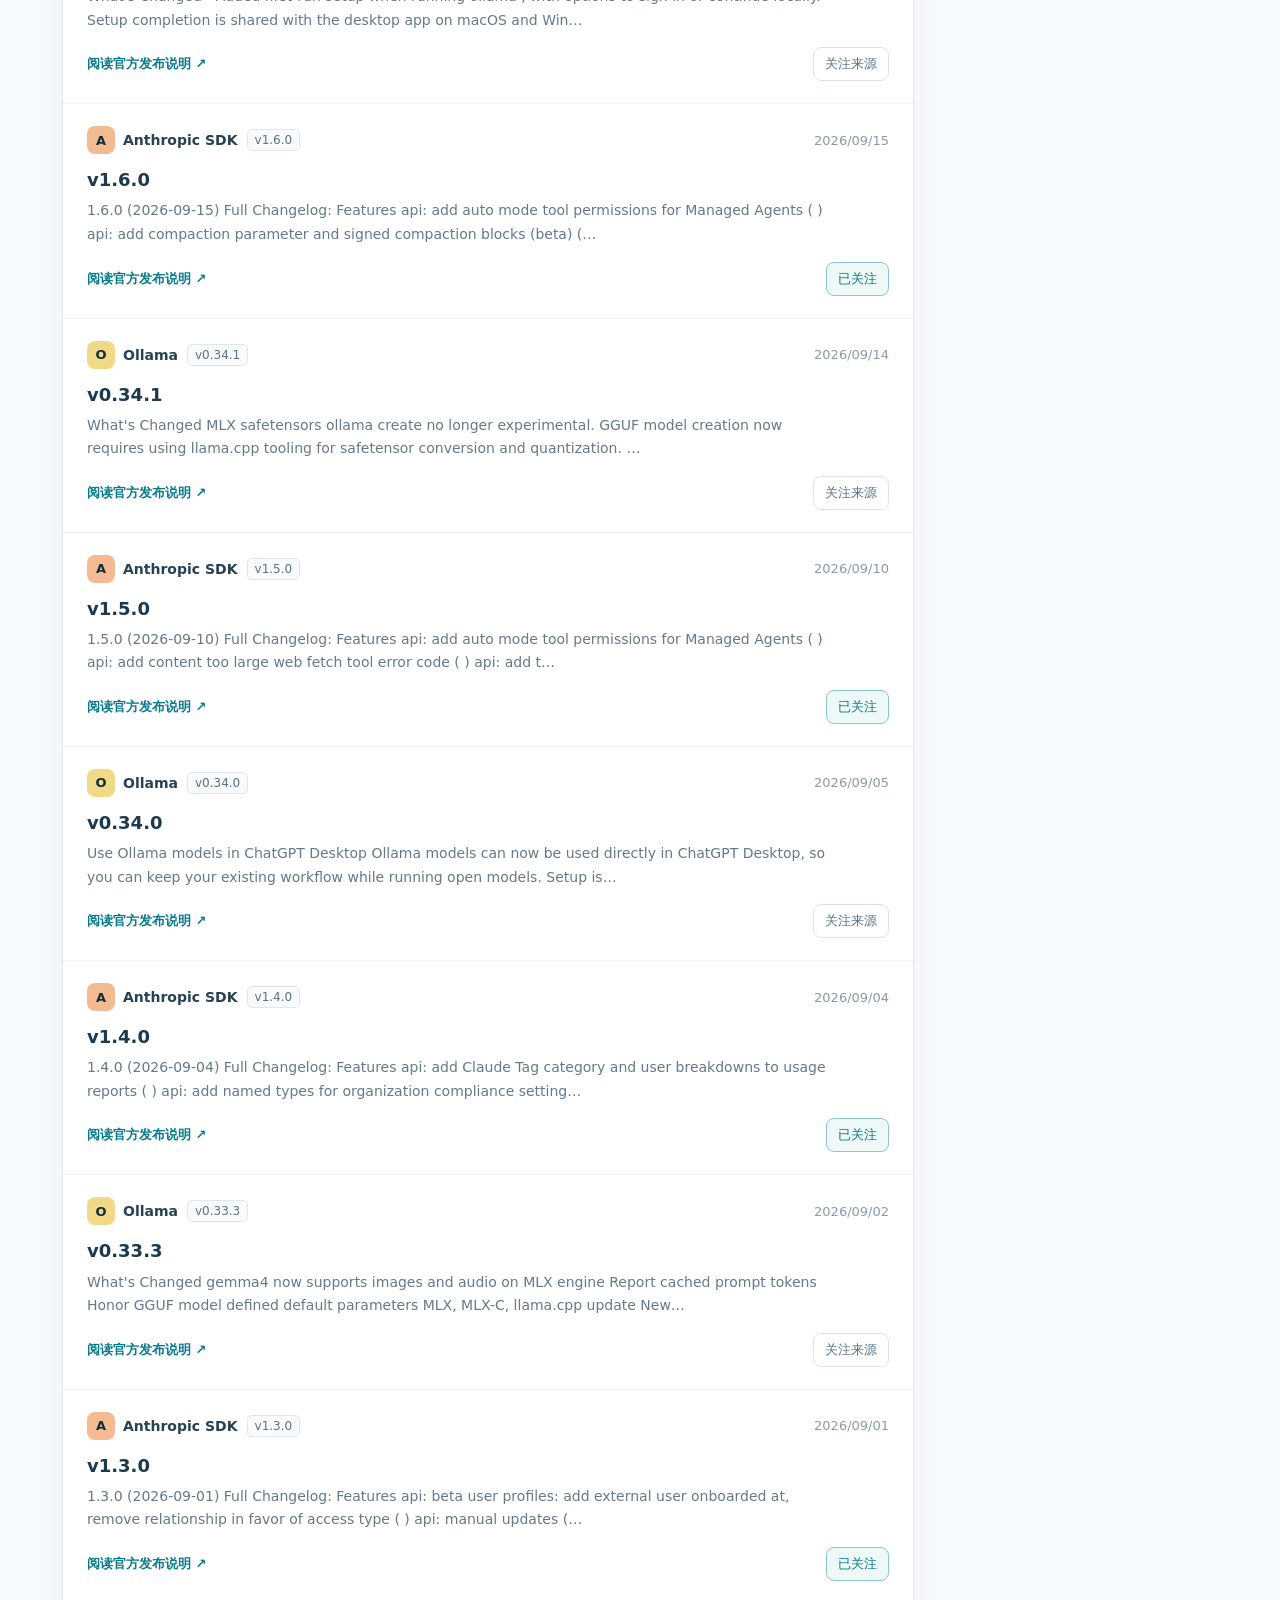
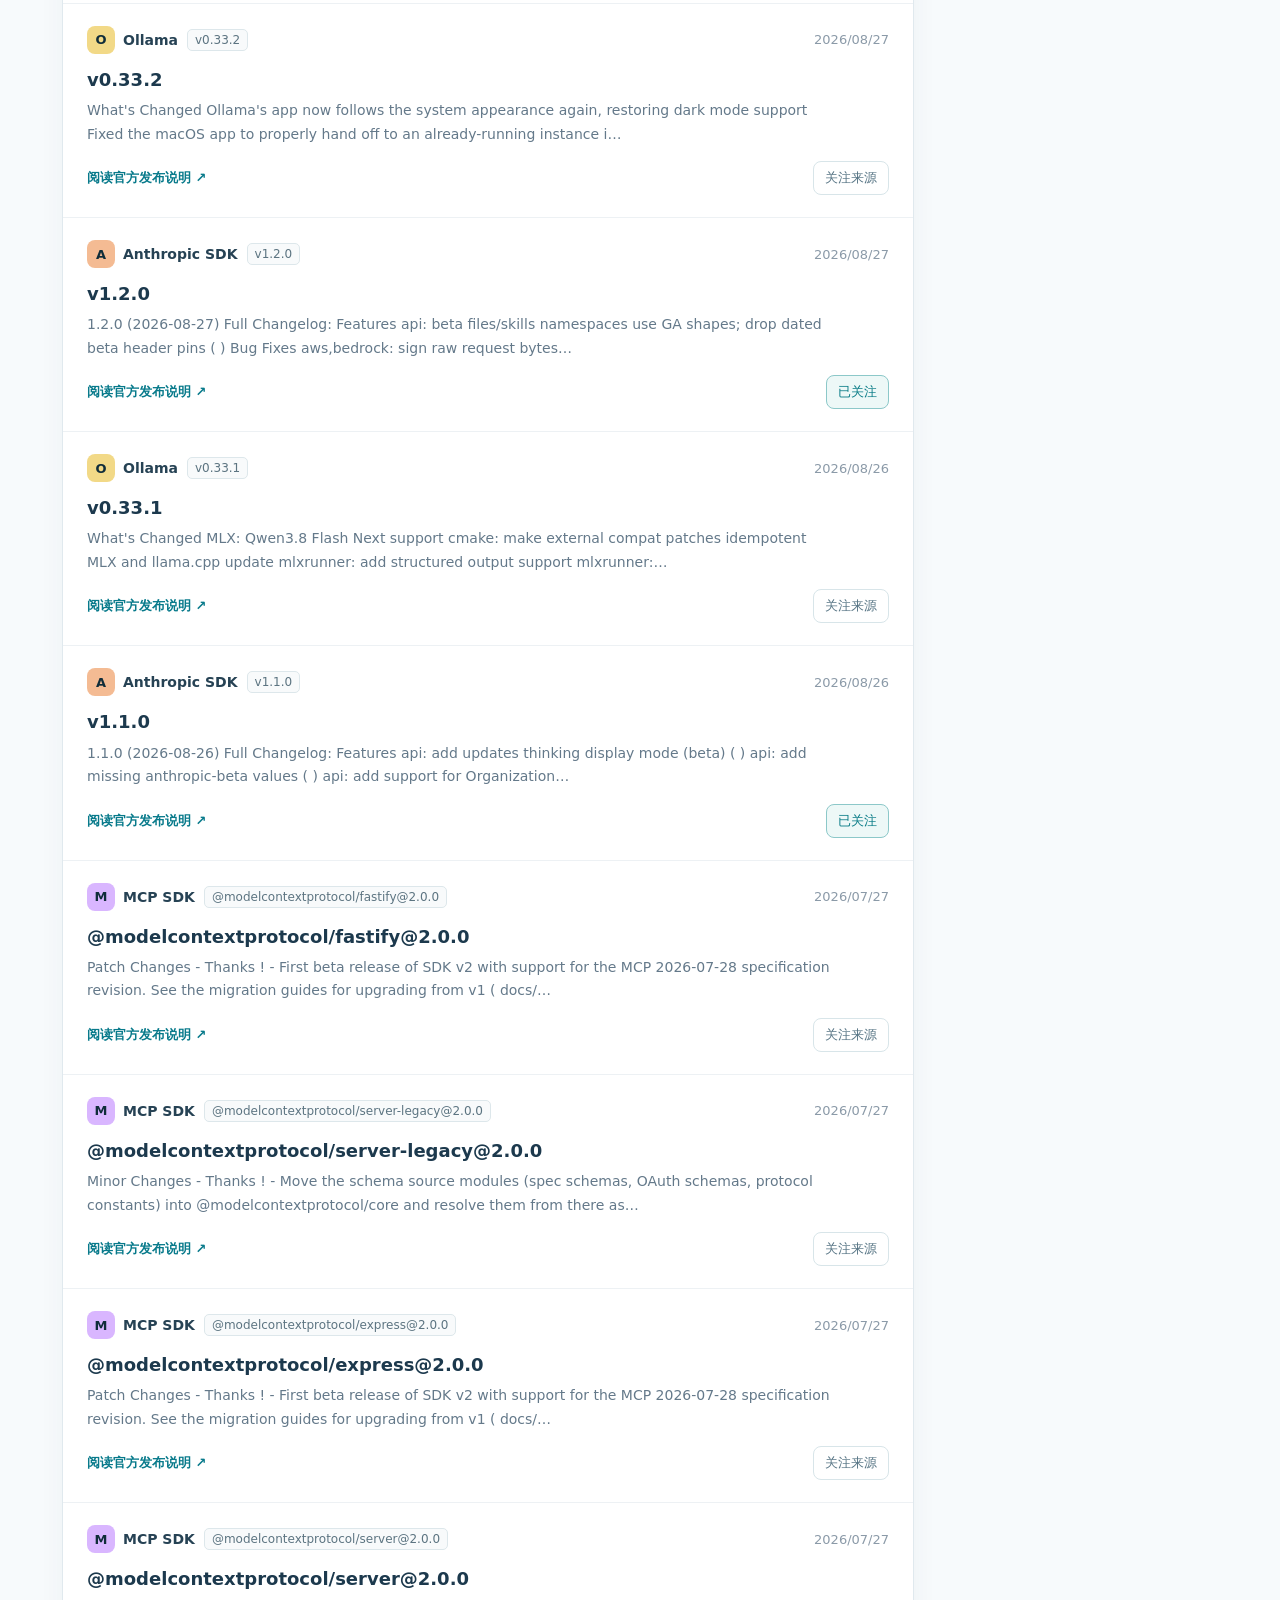
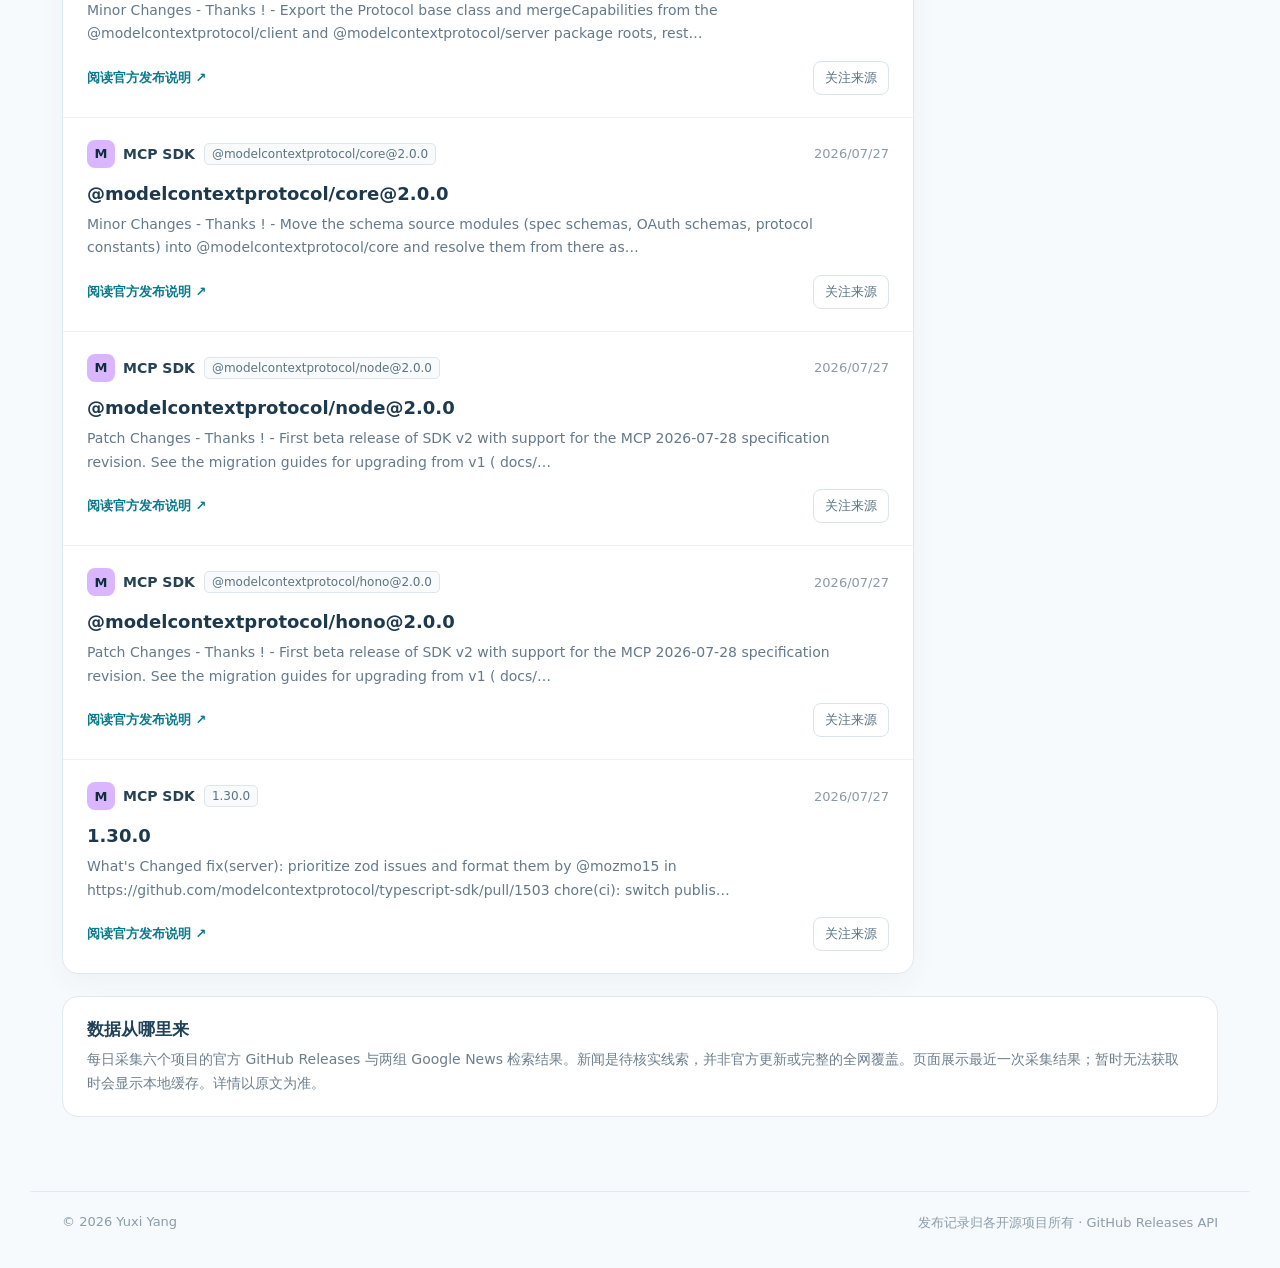
==== commit 8563ea77: "Update site content" ====
--- a/static/ai-updates/index.html
+++ b/static/ai-updates/index.html
@@ -3,22 +3,19 @@
 <head>
   <meta charset="UTF-8">
   <meta name="viewport" content="width=device-width, initial-scale=1">
-  <meta name="theme-color" content="#09111e">
-  <meta name="description" content="信号补丁实时读取常用 AI 开发工具的官方 GitHub 发布记录，帮你筛选、关注和整理更新。">
-  <title>信号补丁 · AI 工具更新雷达</title>
-  <link rel="icon" type="image/svg+xml" href="data:image/svg+xml,%3Csvg xmlns='http://www.w3.org/2000/svg' viewBox='0 0 64 64'%3E%3Crect width='64' height='64' rx='15' fill='%2309111e'/%3E%3Cpath d='M11 34h13l7-17 8 30 6-13h8' fill='none' stroke='%2379f0d0' stroke-width='6' stroke-linecap='round' stroke-linejoin='round'/%3E%3C/svg%3E">
-  <style>
-    :root{font-family:Inter,ui-sans-serif,system-ui,-apple-system,"Segoe UI","PingFang SC","Microsoft YaHei",sans-serif;color:#e8f0f5;background:#09111e;font-size:16px}*{box-sizing:border-box}html{scroll-behavior:smooth}body{margin:0;min-width:320px}button,input{font:inherit}button{cursor:pointer}a{color:inherit;text-decoration:none}:focus-visible{outline:2px solid #81efd6;outline-offset:3px}.shell{max-width:1400px;margin:auto;padding:0 34px}.topbar{height:80px;border-bottom:1px solid #243240;display:flex;align-items:center;justify-content:space-between;gap:20px}.brand{display:flex;align-items:center;gap:12px;font-weight:760;letter-spacing:.02em;font-size:20px;white-space:nowrap}.mark{width:35px;height:35px;border:1px solid #6ce2c8;border-radius:10px;display:grid;place-items:center;color:#79f0d0;font-size:26px;line-height:1}.topnav{display:flex;align-items:center;gap:24px;color:#a9bdc8;font-size:14px}.topnav a:hover{color:#fff}.nav-pill{border:1px solid #335464;border-radius:999px;padding:9px 15px;color:#b9f6e9}.main{padding-top:43px;padding-bottom:74px}.eyebrow{display:flex;align-items:center;gap:10px;color:#7fecd5;font-size:13px;letter-spacing:.13em;text-transform:uppercase;font-weight:700}.eyebrow:before{content:"";width:20px;height:1px;background:#7fecd5}.intro{display:flex;align-items:end;justify-content:space-between;gap:28px;margin:17px 0 29px}.intro h1{font-size:clamp(35px,4vw,58px);line-height:1.14;letter-spacing:-.045em;margin:0;max-width:700px;font-weight:780}.intro h1 em{font-style:normal;color:#7fe9d2}.intro p{color:#9eb1be;line-height:1.65;max-width:285px;margin:0 0 5px;font-size:15px}.workspace{display:grid;grid-template-columns:minmax(0,1fr) 300px;gap:24px}.board{border:1px solid #293947;border-radius:20px;background:#101c2b;overflow:hidden;min-width:0;box-shadow:0 20px 80px #0002}.board-head{padding:22px 26px 20px;border-bottom:1px solid #263848;display:flex;align-items:center;justify-content:space-between;gap:15px}.board-title{display:flex;align-items:center;gap:10px;font-size:18px;font-weight:700}.pulse{height:8px;width:8px;border-radius:50%;background:#7ae8ce;box-shadow:0 0 0 5px #7ae8ce17}.source-note{font-size:13px;color:#91a9b5}.toolbar{display:flex;flex-wrap:wrap;gap:12px;align-items:center;justify-content:space-between;padding:17px 25px;border-bottom:1px solid #263848}.tabs{display:flex;gap:5px;padding:4px;background:#0a1421;border:1px solid #22313e;border-radius:10px}.tabs button{border:0;color:#9fb4bf;background:transparent;border-radius:7px;padding:8px 12px;font-size:14px;white-space:nowrap}.tabs button[aria-pressed="true"]{background:#244239;color:#b5fae8}.search{width:min(225px,100%);border:1px solid #314251;color:#dce9ee;border-radius:9px;background:#0b1724;padding:9px 12px;outline:none}.search::placeholder{color:#73909e}.search:focus{border-color:#7ae8ce}.feed{min-height:320px}.item{padding:22px 26px 23px;border-bottom:1px solid #243542;transition:background .2s}.item:last-child{border-bottom:0}.item:hover{background:#142334}.item-top{display:flex;gap:12px;align-items:center;justify-content:space-between}.item-meta{display:flex;align-items:center;gap:8px;flex-wrap:wrap;color:#91a8b5;font-size:13px}.product{display:inline-flex;align-items:center;gap:8px;color:#e5f3f4;font-weight:650;font-size:14px}.product-icon{width:27px;height:27px;border-radius:8px;display:grid;place-items:center;font-size:13px;font-weight:750;color:#07121b}.tag{border:1px solid #36505a;border-radius:5px;padding:3px 6px;color:#a9d5ce;font-size:12px;overflow-wrap:anywhere}.item h2{font-size:18px;line-height:1.42;letter-spacing:-.01em;margin:14px 0 8px;font-weight:670;overflow-wrap:anywhere}.item p{font-size:14px;color:#9fb3c0;line-height:1.65;margin:0 0 17px;max-width:800px;overflow-wrap:anywhere}.actions{display:flex;align-items:center;justify-content:space-between;gap:12px}.origin{font-size:13px;color:#8fead5}.origin:hover{text-decoration:underline}.save{background:transparent;border:1px solid #344856;border-radius:8px;color:#9fb5bf;padding:7px 11px;font-size:13px}.save:hover,.save[aria-pressed="true"]{color:#9af5dd;border-color:#5bb7a7}.aside{display:flex;flex-direction:column;gap:18px}.sidebox{background:#102131;border:1px solid #2c4654;border-radius:18px;padding:22px}.sidebox h3{margin:0 0 7px;font-size:17px}.sidebox p{color:#a4bbc7;line-height:1.62;font-size:14px;margin:0}.watch-list{margin-top:19px;display:flex;flex-direction:column;gap:10px}.watch-row{display:flex;align-items:center;justify-content:space-between;gap:8px;font-size:14px}.watch-row span{display:flex;align-items:center;gap:8px}.watch-row small{color:#7893a1}.watch-row button{border:0;background:#1b3440;color:#8ce9d4;padding:5px 9px;border-radius:7px;font-size:12px}.small-dot{width:7px;height:7px;background:#79e4cc;border-radius:50%}.digest{background:linear-gradient(145deg,#1b4b4b,#123134);border-color:#3f756d}.digest h3{font-size:21px;line-height:1.35;max-width:210px}.digest p{color:#c5e2db}.primary{width:100%;background:#a7f4dc;border:1px solid #a7f4dc;color:#092029;font-weight:750;border-radius:10px;padding:11px 13px;margin-top:20px}.primary:hover{background:#d0ffef}.secondary{width:100%;background:transparent;border:1px solid #537b77;color:#d6f8ec;font-weight:600;border-radius:10px;padding:10px 13px;margin-top:10px}.sidefoot{font-size:12px;color:#91aaa9;margin-top:10px}.model{margin-top:35px;display:grid;grid-template-columns:1fr 1fr;gap:18px}.model-card{border:1px solid #2a3b49;border-radius:17px;background:#101c2b;padding:23px}.model-card h3{font-size:16px;margin:0 0 8px}.model-card p{font-size:14px;color:#9eb2bf;line-height:1.65;margin:0}.model-card strong{color:#e5f5f0}.model-card a{display:inline-block;margin-top:13px;color:#8fead5;font-size:14px}.status{padding:28px;color:#9eb4be;line-height:1.6;font-size:14px}.footer{border-top:1px solid #243240;padding:23px 0 35px;display:flex;justify-content:space-between;gap:20px;color:#8198a7;font-size:13px}.footer a:hover{text-decoration:underline}.inline-btn{border:0;background:none;color:#8debd8;padding:0;font-size:inherit}.hidden{display:none!important}.toast{position:fixed;bottom:24px;left:50%;transform:translateX(-50%);z-index:10;border:1px solid #5eab9a;background:#1b3e3c;color:#d9fff2;padding:12px 17px;border-radius:10px;box-shadow:0 12px 35px #0007;font-size:14px}.muted{color:#7c99a6}.count{color:#7c99a6;font-weight:500;font-size:13px}@media(max-width:1000px){.workspace{grid-template-columns:minmax(0,1fr) 260px}.shell{padding-left:22px;padding-right:22px}.intro h1{font-size:43px}}@media(max-width:780px){.workspace{grid-template-columns:1fr}.aside{display:grid;grid-template-columns:1fr 1fr}.intro{align-items:start;flex-direction:column;gap:14px}.intro p{max-width:600px}.topnav a:not(.nav-pill){display:none}}@media(max-width:570px){.shell{padding:0 16px}.topbar{height:68px}.brand{font-size:17px}.topnav{gap:0}.nav-pill{padding:8px 10px;font-size:12px}.main{padding-top:28px}.intro h1{font-size:37px}.toolbar,.board-head,.item{padding-left:17px;padding-right:17px}.toolbar{align-items:stretch}.tabs{width:100%;justify-content:space-between}.tabs button{flex:1;padding:8px 6px}.search{width:100%}.aside,.model{grid-template-columns:1fr}.footer{flex-direction:column}.item h2{font-size:17px}}@media(prefers-reduced-motion:reduce){html{scroll-behavior:auto}.item{transition:none}}
-  </style>
+  <meta name="theme-color" content="#f7fafc">
+  <meta name="description" content="Yuxi Yang 的 AI 工具更新页：每日整理官方发布记录和新闻检索线索。">
+  <title>AI 更新 · Yuxi Yang</title>
+  <link rel="icon" type="image/svg+xml" href="data:image/svg+xml,%3Csvg xmlns='http://www.w3.org/2000/svg' viewBox='0 0 64 64'%3E%3Crect width='64' height='64' rx='15' fill='%230d6b84'/%3E%3Cpath d='M11 34h13l7-17 8 30 6-13h8' fill='none' stroke='white' stroke-width='6' stroke-linecap='round' stroke-linejoin='round'/%3E%3C/svg%3E">
+  <link rel="stylesheet" href="./style.css">
 </head>
 <body>
-  <header class="topbar shell"><a class="brand" href="#top" aria-label="信号补丁首页"><span class="mark" aria-hidden="true">⌁</span><span>信号补丁</span></a><nav class="topnav" aria-label="主导航"><a href="#updates">更新动态</a><a href="#how-it-works">数据说明</a><a class="nav-pill" href="#membership">订阅计划 ↗</a></nav></header>
-  <main class="main shell" id="top"><div class="eyebrow">AI RELEASE INTELLIGENCE</div><div class="intro"><h1>重要更新，不必<span class="muted">逐个</span><br><em>翻找发布页。</em></h1><p>每天汇集 AI 工具官方发布记录与新闻检索线索。筛选、关注、整理，几分钟掌握本周变化。</p></div>
-    <div class="workspace" id="updates"><section class="board" aria-labelledby="feed-title"><div class="board-head"><div class="board-title"><span class="pulse" aria-hidden="true"></span><span id="feed-title">AI 更新线索</span><span class="count" id="item-count"></span></div><span class="source-note" id="sync-note">正在连接数据源…</span></div><div class="toolbar"><div class="tabs" role="group" aria-label="更新筛选"><button type="button" data-filter="all" aria-pressed="true">全部更新</button><button type="button" data-filter="following" aria-pressed="false">我的关注</button><button type="button" data-filter="week" aria-pressed="false">近 7 天</button></div><input class="search" id="search" type="search" placeholder="搜索工具、版本或新闻…" aria-label="搜索更新"></div><div class="feed" id="feed" aria-live="polite"><div class="status">正在读取每日更新…</div></div></section>
-    <aside class="aside"><section class="sidebox"><h3>关注的来源</h3><p>选择你常用的项目和检索线索，更新流会记住你的偏好。</p><div class="watch-list" id="watch-list"></div></section><section class="sidebox digest"><h3>把更新整理成一份周报</h3><p>根据当前筛选结果生成摘要或社媒草稿，可直接发给团队并核对后发布。</p><button class="primary" id="copy-digest" type="button">复制当前更新摘要</button><button class="secondary" id="copy-xhs" type="button">复制小红书草稿</button><button class="secondary" id="copy-wechat" type="button">复制公众号草稿</button><p class="sidefoot">只整理标题和来源链接；发布前请复核原文。</p></section></aside></div>
-    <section class="model" id="membership" aria-label="订阅计划"><div class="model-card"><h3>免费版 · 现在可用</h3><p><strong>实时查看公开发布记录</strong>、按工具筛选、保存关注列表、复制摘要。数据直接来自项目官方 GitHub Releases。</p></div><div class="model-card"><h3>团队订阅 · 筹备中</h3><p>计划提供定时邮件摘要、自定义来源与团队共享。<strong>尚未开放收费或自动邮件</strong>，订阅价格将在服务上线后公布。</p><a href="#how-it-works">了解当前数据来源 →</a></div></section>
-    <section class="model-card" id="how-it-works" style="margin-top:18px"><h3>数据从哪里来</h3><p>每日采集六个项目的官方 GitHub Releases 与两组 Google News 检索结果。新闻是待核实线索，并非官方更新或完整的全网覆盖。页面打开时还会刷新 GitHub 发布记录；接口受限时显示每日快照或本地缓存。详情以原文为准。</p><button class="inline-btn" id="refresh" type="button" style="margin-top:12px">立即刷新数据 ↗</button></section>
-  </main><footer class="footer shell"><span>© <span id="year"></span> 信号补丁 · 独立信息整理工具</span><span>发布记录归各开源项目所有 · <a href="https://docs.github.com/en/rest/releases/releases" target="_blank" rel="noopener noreferrer">GitHub Releases API</a></span></footer><div id="toast" class="toast hidden" role="status"></div>
+  <header class="topbar shell"><a class="brand" href="/" aria-label="返回 Yuxi Yang 首页"><span class="mark" aria-hidden="true">⌁</span><span>Yuxi Yang</span><span class="brand-separator">/</span><span>AI 更新</span></a><nav class="topnav" aria-label="主导航"><a href="/">首页</a><a href="#updates">更新动态</a><a href="#how-it-works">数据说明</a></nav></header>
+  <main class="main shell" id="top"><div class="eyebrow">AI TOOL UPDATES</div><div class="intro"><h1>了解 AI 工具的<br><em>近期变化。</em></h1><p>每天汇集常用工具的官方发布记录与新闻检索线索。按来源筛选，再到原文核实。</p></div>
+    <div class="workspace" id="updates"><section class="board" aria-labelledby="feed-title"><div class="board-head"><div class="board-title"><span class="pulse" aria-hidden="true"></span><span id="feed-title">AI 更新线索</span><span class="count" id="item-count"></span></div><span class="source-note" id="sync-note">正在连接数据源…</span></div><div class="toolbar"><div class="tabs" role="group" aria-label="更新筛选"><button type="button" data-filter="official" aria-pressed="true">官方发布</button><button type="button" data-filter="news" aria-pressed="false">新闻线索</button><button type="button" data-filter="following" aria-pressed="false">我的关注</button><button type="button" data-filter="week" aria-pressed="false">近 7 天</button></div><input class="search" id="search" type="search" placeholder="搜索工具、版本或新闻…" aria-label="搜索更新"></div><div class="feed" id="feed" aria-live="polite"><div class="status">正在读取每日更新…</div></div></section>
+    <aside class="aside"><section class="sidebox"><h3>关注的来源</h3><p>选择常用项目和检索线索，下次打开仍会保留你的选择。</p><div class="watch-list" id="watch-list"></div></section><section class="sidebox digest"><h3>整理给自己或团队</h3><p>把当前筛选结果复制成带原文链接的 Markdown 摘要。</p><button class="primary" id="copy-digest" type="button">复制更新摘要</button><p class="sidefoot">新闻属于待核实线索，引用前请查看原文。</p></section></aside></div>
+    <section class="model-card" id="how-it-works"><h3>数据从哪里来</h3><p>每日采集六个项目的官方 GitHub Releases 与两组 Google News 检索结果。新闻是待核实线索，并非官方更新或完整的全网覆盖。页面展示最近一次采集结果；暂时无法获取时会显示本地缓存。详情以原文为准。</p></section>
+  </main><footer class="footer shell"><span>© <span id="year"></span> Yuxi Yang</span><span>发布记录归各开源项目所有 · <a href="https://docs.github.com/en/rest/releases/releases" target="_blank" rel="noopener noreferrer">GitHub Releases API</a></span></footer><div id="toast" class="toast hidden" role="status"></div>
   <script>
   (()=>{
     const sources=[
@@ -31,10 +28,9 @@
       {id:'news:zh',name:'中文新闻线索',color:'#f3a3a3',symbol:'中'},
       {id:'news:en',name:'英文新闻线索',color:'#9cb6fa',symbol:'N'}
     ];
-    const repositories=sources.filter(s=>!s.id.startsWith('news:'));
     const byId=Object.fromEntries(sources.map(s=>[s.id,s]));
     const $=id=>document.getElementById(id);
-    const state={releases:[],filter:'all',query:'',following:readFollowing()};
+    const state={releases:[],filter:'official',query:'',following:readFollowing()};
     const escape=s=>String(s).replace(/[&<>"']/g,c=>({'&':'&amp;','<':'&lt;','>':'&gt;','"':'&quot;',"'":'&#39;'}[c]));
     function readFollowing(){try{const x=JSON.parse(localStorage.getItem('signalpatch-following'));return Array.isArray(x)?x.filter(id=>sources.some(s=>s.id===id)):sources.slice(0,3).map(s=>s.id)}catch{return sources.slice(0,3).map(s=>s.id)}}
     function readCache(){try{const x=JSON.parse(localStorage.getItem('signalpatch-cache'));return x&&Array.isArray(x.items)?x:null}catch{return null}}
@@ -44,19 +40,11 @@
     function summary(body){const cleaned=String(body||'').replace(/<[^>]*>/g,' ').replace(/\[[^\]]+\]\([^)]*\)/g,' ').replace(/[#*_`>|~]/g,' ').replace(/\s+/g,' ').trim();return cleaned?cleaned.slice(0,170)+(cleaned.length>170?'…':''):'查看官方发布说明了解变更详情。'}
     function watch(){const list=$('watch-list');list.innerHTML=sources.map(s=>`<div class="watch-row"><span><i class="small-dot" style="background:${s.color}"></i>${escape(s.name)}</span><button type="button" data-follow="${escape(s.id)}" aria-pressed="${state.following.includes(s.id)}">${state.following.includes(s.id)?'已关注':'关注'}</button></div>`).join('');list.querySelectorAll('[data-follow]').forEach(b=>b.addEventListener('click',()=>toggleFollow(b.dataset.follow)))}
     function toggleFollow(id){state.following=state.following.includes(id)?state.following.filter(x=>x!==id):[...state.following,id];localStorage.setItem('signalpatch-following',JSON.stringify(state.following));watch();render()}
-    function visible(){const q=state.query.trim().toLowerCase();return state.releases.filter(r=>{if(state.filter==='following'&&!state.following.includes(r.source))return false;if(state.filter==='week'&&Date.now()-new Date(r.published_at).getTime()>7*86400000)return false;return !q||[r.name,r.tag_name,r.source,byId[r.source]?.name].some(s=>String(s||'').toLowerCase().includes(q))})}
-    function render(){const items=visible();$('item-count').textContent=state.releases.length?`· ${items.length} 条`:'';const feed=$('feed');if(!state.releases.length){feed.innerHTML='<div class="status">暂无可显示的更新。请稍后刷新，或直接访问官方发布页。</div>';return}if(!items.length){feed.innerHTML='<div class="status">当前筛选下没有更新。试试“全部更新”或其他搜索词。</div>';return}feed.innerHTML=items.slice(0,48).map(r=>{const s=byId[r.source],url=String(r.html_url||'');return `<article class="item"><div class="item-top"><div class="item-meta"><span class="product"><span class="product-icon" style="background:${s.color}">${s.symbol}</span>${escape(s.name)}</span><span class="tag">${escape(r.tag_name||'Release')}</span></div><time class="item-meta" datetime="${escape(r.published_at)}" title="${escape(formatDate(r.published_at))}">${escape(dateAgo(r.published_at))}</time></div><h2>${escape(r.name||r.tag_name||'新版本发布')}</h2><p>${escape(summary(r.body))}</p><div class="actions"><a class="origin" href="${escape(url)}" target="_blank" rel="noopener noreferrer">${r.kind==='news'?'查看新闻线索':'阅读官方发布说明'} ↗</a><button class="save" type="button" data-follow="${escape(r.source)}" aria-pressed="${state.following.includes(r.source)}">${state.following.includes(r.source)?'已关注':'关注来源'}</button></div></article>`}).join('');feed.querySelectorAll('[data-follow]').forEach(b=>b.addEventListener('click',()=>toggleFollow(b.dataset.follow)))}
-    async function loadDaily(){try{const response=await fetch('./data/updates.json',{cache:'no-store'});if(!response.ok)throw new Error('No daily snapshot');const data=await response.json();if(!Array.isArray(data.items))throw new Error('Invalid daily snapshot');state.releases=data.items.filter(r=>byId[r.source]&&r.html_url&&r.published_at);render();$('sync-note').textContent=`每日快照 · ${formatDate(data.generated_at)}`}catch{const cached=readCache();if(cached){state.releases=cached.items.filter(r=>byId[r.source]);render();$('sync-note').textContent=`本地缓存 · ${formatDate(cached.at)}`}}}
-    async function refresh(force=false){const cached=readCache();if(cached&&!force&&!state.releases.length){state.releases=cached.items.filter(r=>byId[r.source]);render();$('sync-note').textContent=`缓存更新于 ${formatDate(cached.at)}`}
-      const controller=new AbortController();const timer=setTimeout(()=>controller.abort(),12000);$('sync-note').textContent='正在同步官方发布记录…';
-      const results=await Promise.allSettled(repositories.map(async s=>{const response=await fetch(`https://api.github.com/repos/${s.id}/releases?per_page=6`,{headers:{Accept:'application/vnd.github+json'},signal:controller.signal});if(!response.ok)throw new Error(`${s.name}: ${response.status}`);const data=await response.json();if(!Array.isArray(data))throw new Error('Invalid response');return data.filter(x=>x.published_at&&!x.draft).map(x=>({source:s.id,name:x.name,tag_name:x.tag_name,body:x.body,published_at:x.published_at,html_url:x.html_url,kind:'release'}))}));clearTimeout(timer);
-      const fresh=results.filter(x=>x.status==='fulfilled').flatMap(x=>x.value).sort((a,b)=>new Date(b.published_at)-new Date(a.published_at));
-      if(fresh.length){const news=state.releases.filter(r=>r.kind==='news');state.releases=[...fresh,...news].sort((a,b)=>new Date(b.published_at)-new Date(a.published_at));localStorage.setItem('signalpatch-cache',JSON.stringify({at:new Date().toISOString(),items:state.releases}));render();const ok=results.filter(x=>x.status==='fulfilled').length;$('sync-note').textContent=`已同步 ${ok}/${repositories.length} 个官方来源 · 含每日新闻线索`;if(ok<repositories.length)toast('部分来源暂时不可用，已显示可获取的更新。')}
-      else{$('sync-note').textContent=state.releases.length?'暂时无法刷新 · 正在显示已有数据':'暂时无法连接官方来源';if(!state.releases.length)render();toast('官方接口暂不可用，请稍后再试。')}
-    }
+    function visible(){const q=state.query.trim().toLowerCase();return state.releases.filter(r=>{if(state.filter==='official'&&r.kind==='news')return false;if(state.filter==='news'&&r.kind!=='news')return false;if(state.filter==='following'&&!state.following.includes(r.source))return false;if(state.filter==='week'&&Date.now()-new Date(r.published_at).getTime()>7*86400000)return false;return !q||[r.name,r.tag_name,r.source,byId[r.source]?.name].some(s=>String(s||'').toLowerCase().includes(q))})}
+    function render(){const items=visible();$('item-count').textContent=state.releases.length?`· ${items.length} 条`:'';const feed=$('feed');if(!state.releases.length){feed.innerHTML='<div class="status">暂无可显示的更新，请稍后再来。</div>';return}if(!items.length){feed.innerHTML='<div class="status">当前筛选下没有更新，可以切换来源或调整搜索词。</div>';return}feed.innerHTML=items.slice(0,48).map(r=>{const s=byId[r.source],url=String(r.html_url||'');return `<article class="item"><div class="item-top"><div class="item-meta"><span class="product"><span class="product-icon" style="background:${s.color}">${s.symbol}</span>${escape(s.name)}</span><span class="tag">${escape(r.tag_name||'Release')}</span></div><time class="item-meta" datetime="${escape(r.published_at)}" title="${escape(formatDate(r.published_at))}">${escape(dateAgo(r.published_at))}</time></div><h2>${escape(r.name||r.tag_name||'新版本发布')}</h2><p>${escape(summary(r.body))}</p><div class="actions"><a class="origin" href="${escape(url)}" target="_blank" rel="noopener noreferrer">${r.kind==='news'?'查看新闻线索':'阅读官方发布说明'} ↗</a><button class="save" type="button" data-follow="${escape(r.source)}" aria-pressed="${state.following.includes(r.source)}">${state.following.includes(r.source)?'已关注':'关注来源'}</button></div></article>`}).join('');feed.querySelectorAll('[data-follow]').forEach(b=>b.addEventListener('click',()=>toggleFollow(b.dataset.follow)))}
+    async function loadDaily(){try{const response=await fetch('./data/updates.json',{cache:'no-store'});if(!response.ok)throw new Error('No daily snapshot');const data=await response.json();if(!Array.isArray(data.items))throw new Error('Invalid daily snapshot');state.releases=data.items.filter(r=>byId[r.source]&&r.html_url&&r.published_at);localStorage.setItem('signalpatch-cache',JSON.stringify({at:data.generated_at,items:state.releases}));render();$('sync-note').textContent=`每日快照 · ${formatDate(data.generated_at)}`}catch{const cached=readCache();if(cached){state.releases=cached.items.filter(r=>byId[r.source]);render();$('sync-note').textContent=`本地缓存 · ${formatDate(cached.at)}`}else{$('sync-note').textContent='暂时无法获取数据';render()}}}
     async function copyText(lines,label){try{await navigator.clipboard.writeText(lines.join('\n'));toast(`已复制${label}`)}catch{toast('复制失败，请检查浏览器剪贴板权限。')}}
     function copyDigest(){const items=visible().slice(0,20);if(!items.length){toast('当前没有可整理的更新。');return}const lines=[`# AI 工具更新摘要（${formatDate(new Date().toISOString())}）`,'',...items.flatMap(r=>[`- **${byId[r.source].name} · ${r.tag_name||'Release'}**：${r.name||'新版本发布'}`,`  - ${r.html_url}`]),'','来源：官方 GitHub Releases 与 Google News 检索。新闻属于待核实线索，发布前请复核原文。'];return copyText(lines,`${items.length} 条更新摘要`)}
-    function copySocial(channel){const items=visible().filter(r=>r.kind!=='news').slice(0,6);if(!items.length){toast('当前没有官方更新可整理。');return}const day=formatDate(new Date().toISOString());const title=channel==='xhs'?`今天有哪些 AI 工具更新？｜${day}`:`AI 工具更新速览｜${day}`;const lines=[title,'','整理了这些官方发布记录：','',...items.flatMap((r,i)=>[`${i+1}. ${byId[r.source].name} · ${r.name||r.tag_name}`,r.html_url,'']),'请查看原文核对完整变更后再发布。',...(channel==='xhs'?['','#AI工具 #开发者工具 #版本更新']:[])];return copyText(lines,channel==='xhs'?'小红书草稿':'公众号草稿')}
     const context=document.modelContext;
     if(context?.registerTool){
       try{
@@ -64,7 +52,7 @@
         void Promise.resolve(context.registerTool({name:'get_visible_releases',title:'读取当前更新',description:'读取页面当前筛选结果中的官方发布记录。',inputSchema:{type:'object',properties:{},additionalProperties:false},annotations:{readOnlyHint:true,untrustedContentHint:true},execute(){return {releases:visible().slice(0,20).map(r=>({tool:byId[r.source].name,title:r.name||r.tag_name,version:r.tag_name,publishedAt:r.published_at,url:r.html_url}))}}})).catch(()=>{});
       }catch{}
     }
-    document.querySelectorAll('[data-filter]').forEach(b=>b.addEventListener('click',()=>{state.filter=b.dataset.filter;document.querySelectorAll('[data-filter]').forEach(x=>x.setAttribute('aria-pressed',String(x===b)));render()}));$('search').addEventListener('input',e=>{state.query=e.target.value;render()});$('refresh').addEventListener('click',()=>refresh(true));$('copy-digest').addEventListener('click',copyDigest);$('copy-xhs').addEventListener('click',()=>copySocial('xhs'));$('copy-wechat').addEventListener('click',()=>copySocial('wechat'));$('year').textContent=new Date().getFullYear();watch();loadDaily().finally(()=>refresh());
+    document.querySelectorAll('[data-filter]').forEach(b=>b.addEventListener('click',()=>{state.filter=b.dataset.filter;document.querySelectorAll('[data-filter]').forEach(x=>x.setAttribute('aria-pressed',String(x===b)));render()}));$('search').addEventListener('input',e=>{state.query=e.target.value;render()});$('copy-digest').addEventListener('click',copyDigest);$('year').textContent=new Date().getFullYear();watch();loadDaily();
   })();
   </script>
 </body>
--- a/static/ai-updates/style.css
+++ b/static/ai-updates/style.css
@@ -0,0 +1,78 @@
+:root{font-family:Inter,ui-sans-serif,system-ui,-apple-system,"Segoe UI","PingFang SC","Microsoft YaHei",sans-serif;font-size:16px;color:#193047;background:#f7fafc}
+*{box-sizing:border-box}
+html{scroll-behavior:smooth}
+body{margin:0;min-width:320px}
+button,input{font:inherit}
+button{cursor:pointer}
+a{color:inherit;text-decoration:none}
+:focus-visible{outline:2px solid #147f8e;outline-offset:3px}
+.shell{max-width:1220px;margin:auto;padding-inline:32px}
+.topbar{height:76px;display:flex;align-items:center;justify-content:space-between;gap:24px;border-bottom:1px solid #e3eaf0}
+.brand{display:flex;align-items:center;gap:10px;font-size:18px;font-weight:750;color:#213e55;white-space:nowrap}
+.brand-separator{color:#a9b8c5;font-weight:400;margin-inline:2px}
+.mark{width:32px;height:32px;border-radius:9px;background:#0d6b84;color:white;display:grid;place-items:center;font-size:25px;line-height:1}
+.topnav{display:flex;align-items:center;gap:29px;color:#526579;font-size:14px}
+.topnav a:hover{color:#0b7189}
+.main{padding-top:58px;padding-bottom:74px}
+.eyebrow{font-size:13px;letter-spacing:.13em;font-weight:750;color:#0d8190}
+.intro{display:flex;align-items:end;justify-content:space-between;gap:40px;margin:12px 0 33px}
+.intro h1{margin:0;font-size:clamp(36px,4.2vw,58px);line-height:1.14;font-weight:760;letter-spacing:-.045em;color:#153249}
+.intro h1 em{font-style:normal;color:#0d8190}
+.intro p{max-width:360px;margin:0 0 6px;color:#63778a;line-height:1.7;font-size:16px}
+.workspace{display:grid;grid-template-columns:minmax(0,1fr) 282px;gap:22px;align-items:start}
+.board,.sidebox,.model-card{background:#fff;border:1px solid #e0e9ee;border-radius:16px;box-shadow:0 8px 28px rgba(36,76,99,.045)}
+.board{overflow:hidden;min-width:0}
+.board-head{padding:20px 24px;border-bottom:1px solid #e8edf1;display:flex;align-items:center;justify-content:space-between;gap:16px}
+.board-title{display:flex;align-items:center;gap:10px;font-size:17px;font-weight:720;color:#16394e}
+.pulse{width:8px;height:8px;border-radius:50%;background:#1aa6a5;box-shadow:0 0 0 4px #dcf4f1}
+.count,.source-note{font-size:13px;color:#8496a5;font-weight:450}
+.source-note{text-align:right}
+.toolbar{padding:16px 23px;display:flex;justify-content:space-between;align-items:center;gap:12px;border-bottom:1px solid #edf1f4}
+.tabs{display:flex;gap:3px;padding:4px;border-radius:10px;background:#f1f5f8}
+.tabs button{border:0;border-radius:7px;background:transparent;color:#65788a;padding:8px 11px;font-size:14px;white-space:nowrap}
+.tabs button[aria-pressed=true]{background:#fff;color:#0b7088;box-shadow:0 1px 4px #1e445219;font-weight:650}
+.search{width:215px;min-width:0;padding:9px 12px;border:1px solid #dce5eb;border-radius:9px;color:#233e51;background:#fff;outline:none;font-size:14px}
+.search::placeholder{color:#93a1ae}
+.search:focus{border-color:#0f8390;box-shadow:0 0 0 3px #0f839019}
+.feed{min-height:280px}
+.item{padding:22px 24px;border-bottom:1px solid #edf1f4;transition:background .15s}
+.item:last-child{border-bottom:0}
+.item:hover{background:#f9fcfc}
+.item-top,.actions{display:flex;justify-content:space-between;align-items:center;gap:14px}
+.item-meta{display:flex;align-items:center;gap:9px;flex-wrap:wrap;color:#8b9aa8;font-size:13px}
+.product{display:inline-flex;align-items:center;gap:8px;font-weight:680;font-size:14px;color:#264254}
+.product-icon{width:28px;height:28px;border-radius:8px;display:grid;place-items:center;color:#102d3a;font-size:13px;font-weight:760}
+.tag{border:1px solid #dde7eb;border-radius:5px;padding:3px 7px;background:#f8fafb;color:#5c7481;font-size:12px;overflow-wrap:anywhere}
+.item h2{font-size:18px;line-height:1.4;color:#1c394d;margin:13px 0 7px;font-weight:670;overflow-wrap:anywhere}
+.item p{font-size:14px;line-height:1.68;color:#64798a;max-width:750px;margin:0 0 15px;overflow-wrap:anywhere}
+.origin{font-size:13px;color:#087a8b;font-weight:620}
+.origin:hover{text-decoration:underline}
+.save{border:1px solid #d8e5e9;background:#fff;color:#567484;border-radius:8px;padding:7px 11px;font-size:13px;white-space:nowrap}
+.save:hover,.save[aria-pressed=true]{border-color:#8cc8c9;color:#087b86;background:#edf8f7}
+.aside{display:flex;flex-direction:column;gap:18px}
+.sidebox{padding:22px}
+.sidebox h3,.model-card h3{margin:0 0 7px;font-size:17px;color:#204259}
+.sidebox p,.model-card p{margin:0;font-size:14px;line-height:1.66;color:#6c7f8d}
+.watch-list{margin-top:18px;display:flex;flex-direction:column;gap:12px}
+.watch-row{display:flex;align-items:center;justify-content:space-between;gap:10px;font-size:14px;color:#375367}
+.watch-row span{display:flex;align-items:center;gap:8px;min-width:0}
+.watch-row button{border:0;border-radius:7px;background:#eef6f7;color:#147889;padding:6px 9px;font-size:12px;white-space:nowrap}
+.small-dot{width:7px;height:7px;flex:none;border-radius:50%}
+.digest{background:#edf7f6;border-color:#d5eae8;box-shadow:none}
+.digest h3{color:#195b64}
+.digest p{color:#56767b}
+.primary{width:100%;margin-top:17px;padding:10px 13px;border:1px solid #0f7585;border-radius:9px;background:#0f7585;color:#fff;font-weight:690;font-size:14px}
+.primary:hover{background:#0b6574}
+.sidefoot{margin-top:11px!important;font-size:12px!important}
+.model-card{margin-top:22px;padding:21px 24px;box-shadow:none}
+.inline-btn{margin-top:11px;border:0;background:transparent;padding:0;color:#0a7b8b;font-size:14px;font-weight:680}
+.inline-btn:hover{text-decoration:underline}
+.status{padding:30px;color:#718493;font-size:14px;line-height:1.6}
+.footer{display:flex;justify-content:space-between;gap:20px;border-top:1px solid #e3eaf0;padding-top:22px;padding-bottom:36px;color:#8b9dab;font-size:13px}
+.footer a:hover{color:#0a7b8b;text-decoration:underline}
+.hidden{display:none!important}
+.toast{position:fixed;left:50%;bottom:24px;transform:translateX(-50%);z-index:10;padding:12px 17px;border:1px solid #acd7d3;border-radius:9px;background:#e7f8f4;color:#155e63;box-shadow:0 10px 30px #173b3d22;font-size:14px}
+@media(max-width:990px){.workspace{grid-template-columns:minmax(0,1fr) 248px}.shell{padding-inline:22px}}
+@media(max-width:760px){.workspace{grid-template-columns:1fr}.aside{display:grid;grid-template-columns:1fr 1fr}.intro{display:block}.intro p{max-width:600px;margin-top:18px}.main{padding-top:39px}}
+@media(max-width:560px){.shell{padding-inline:16px}.topbar{height:68px}.brand{font-size:16px}.brand-separator{display:none}.topnav{gap:12px}.topnav a:nth-child(2){display:none}.intro h1{font-size:39px}.toolbar{flex-direction:column;align-items:stretch}.tabs{justify-content:space-between}.tabs button{flex:1;padding-inline:5px}.search{width:100%}.board-head,.toolbar,.item{padding-inline:16px}.board-head{align-items:start;flex-direction:column}.source-note{text-align:left}.aside{grid-template-columns:1fr}.footer{flex-direction:column;gap:7px}}
+@media(prefers-reduced-motion:reduce){html{scroll-behavior:auto}.item{transition:none}}
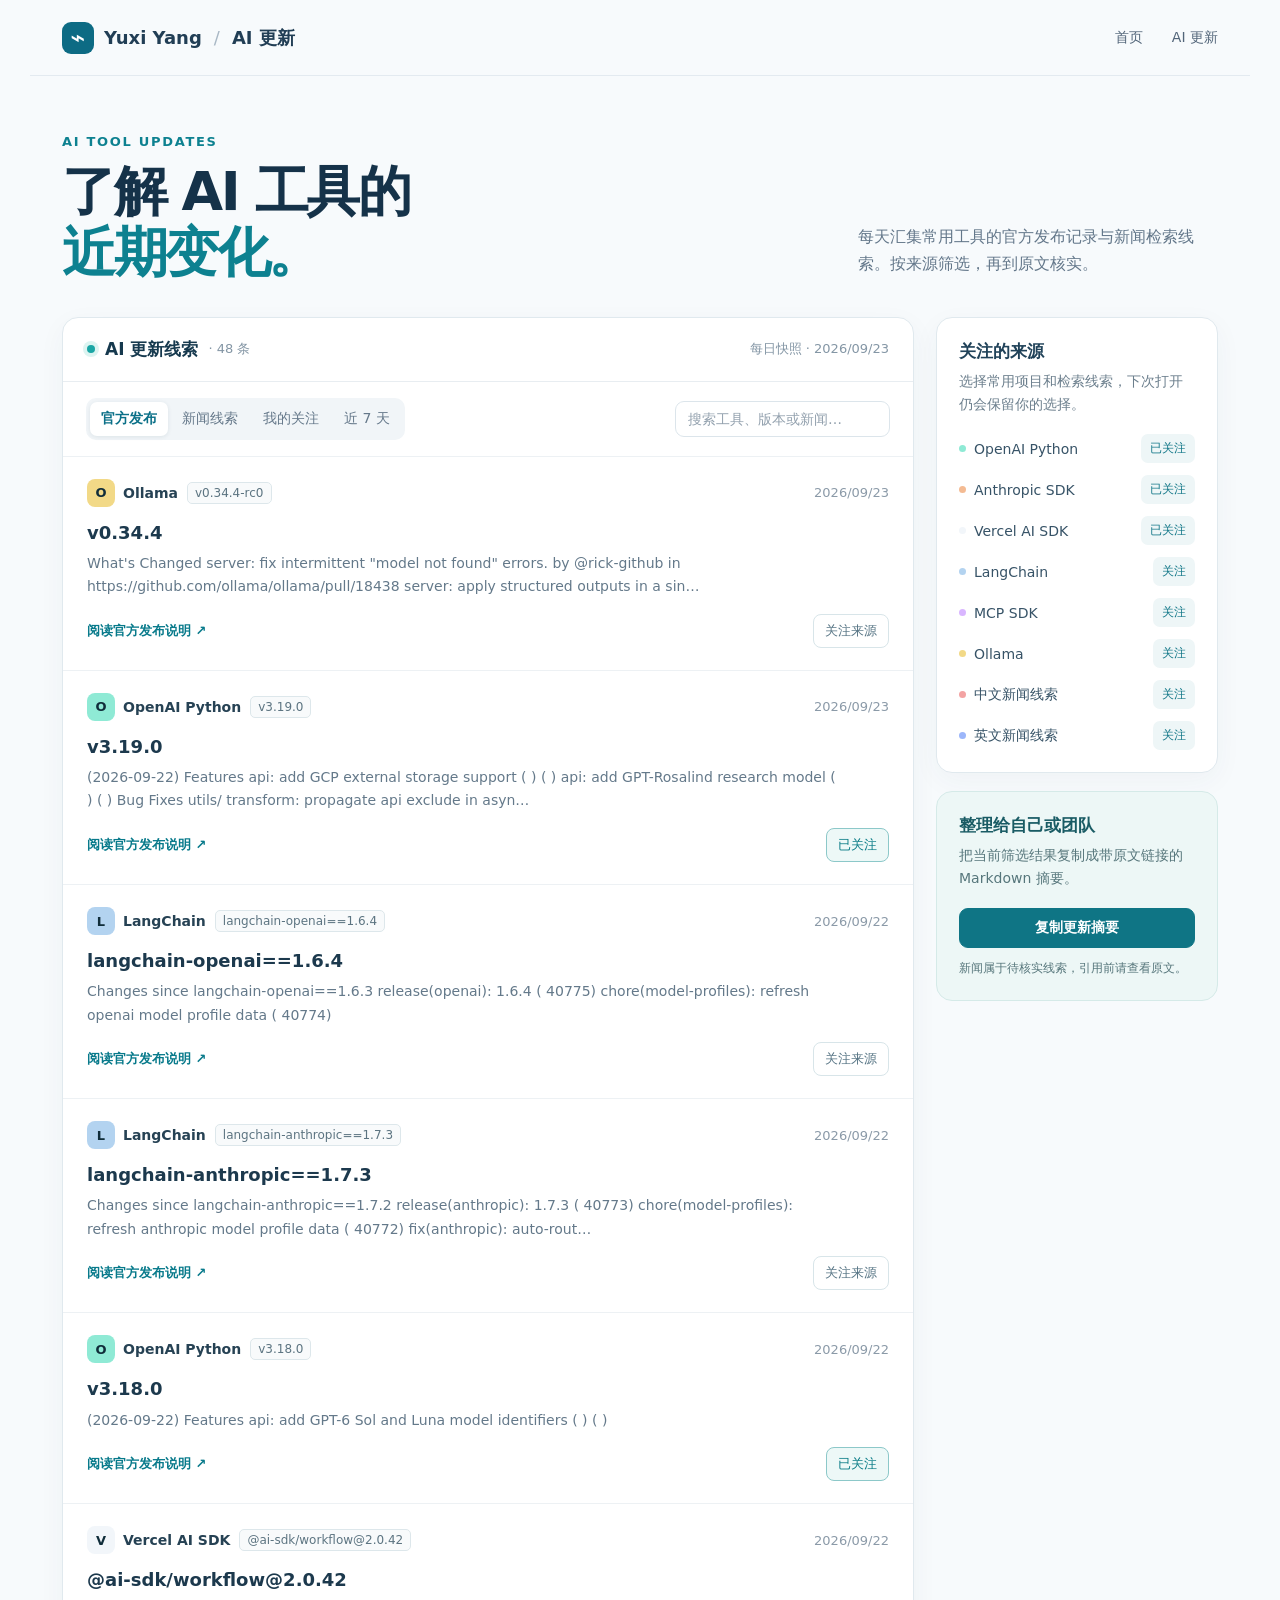
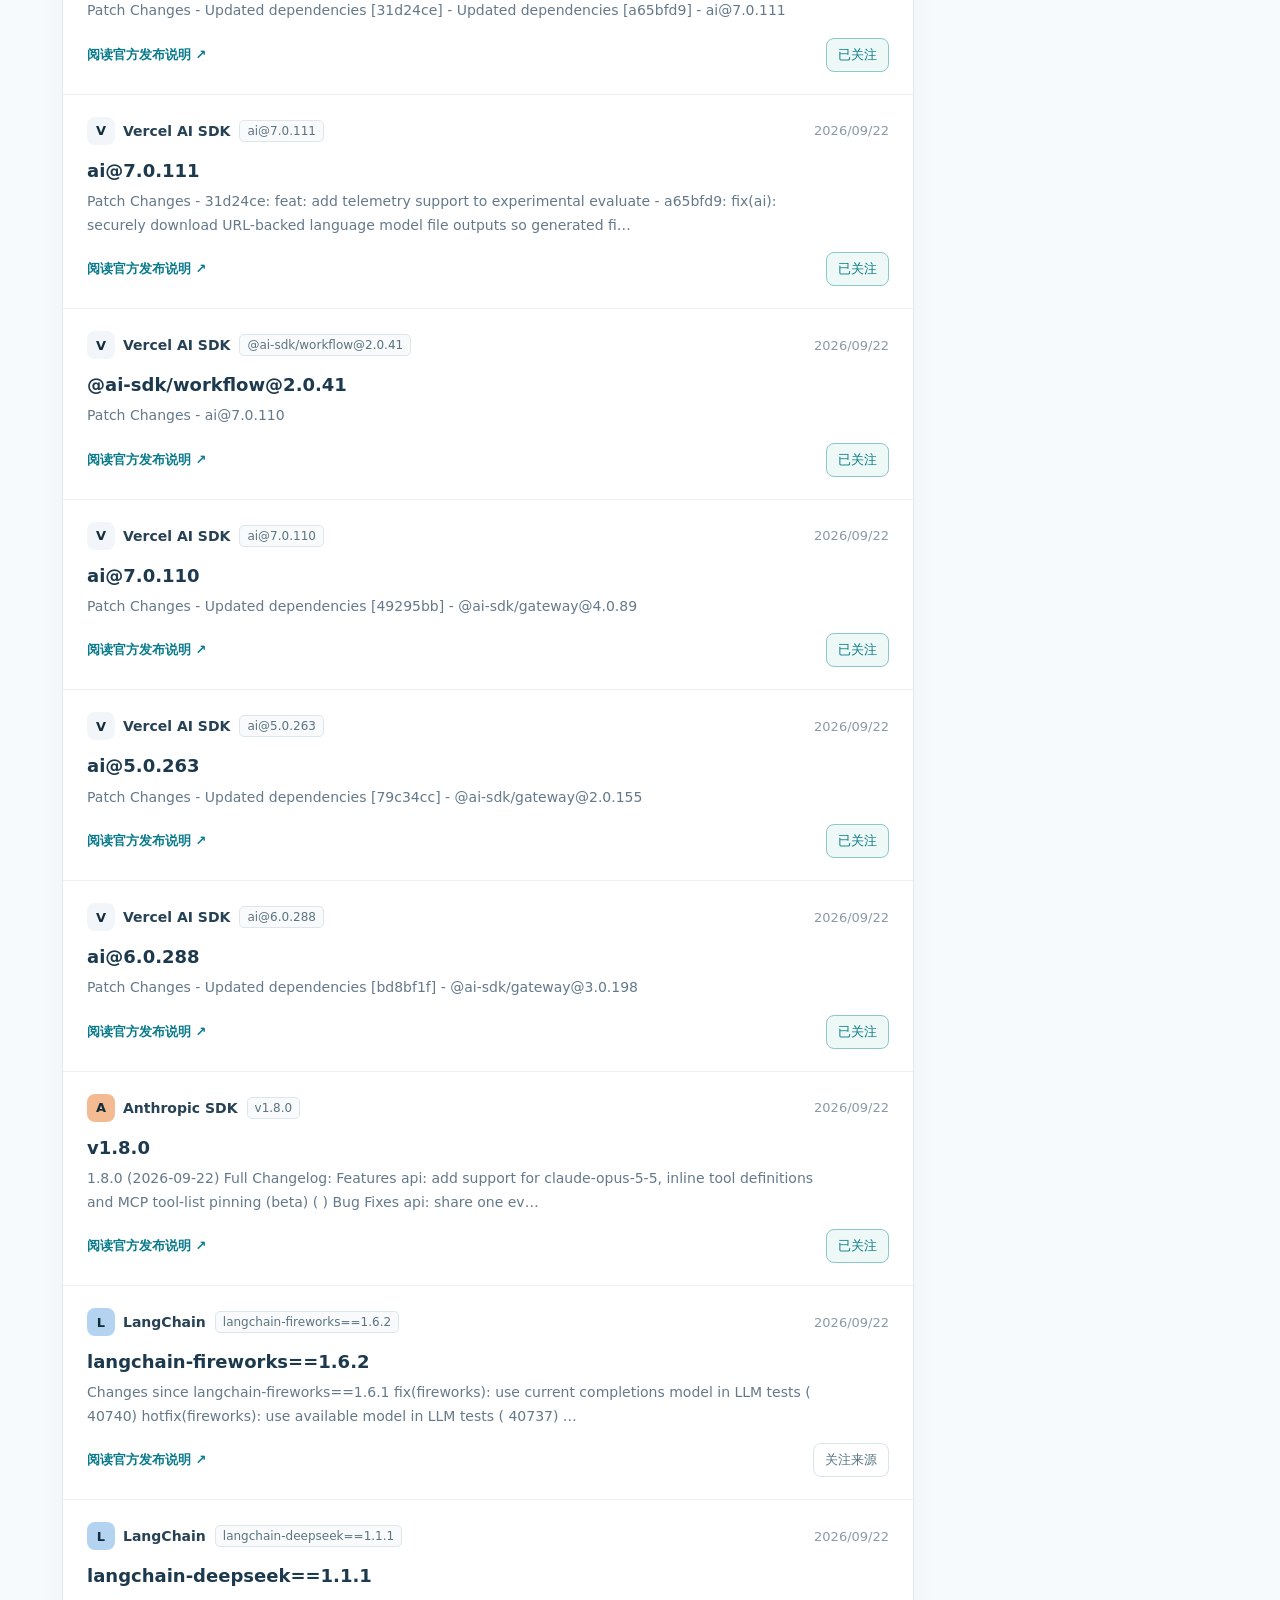
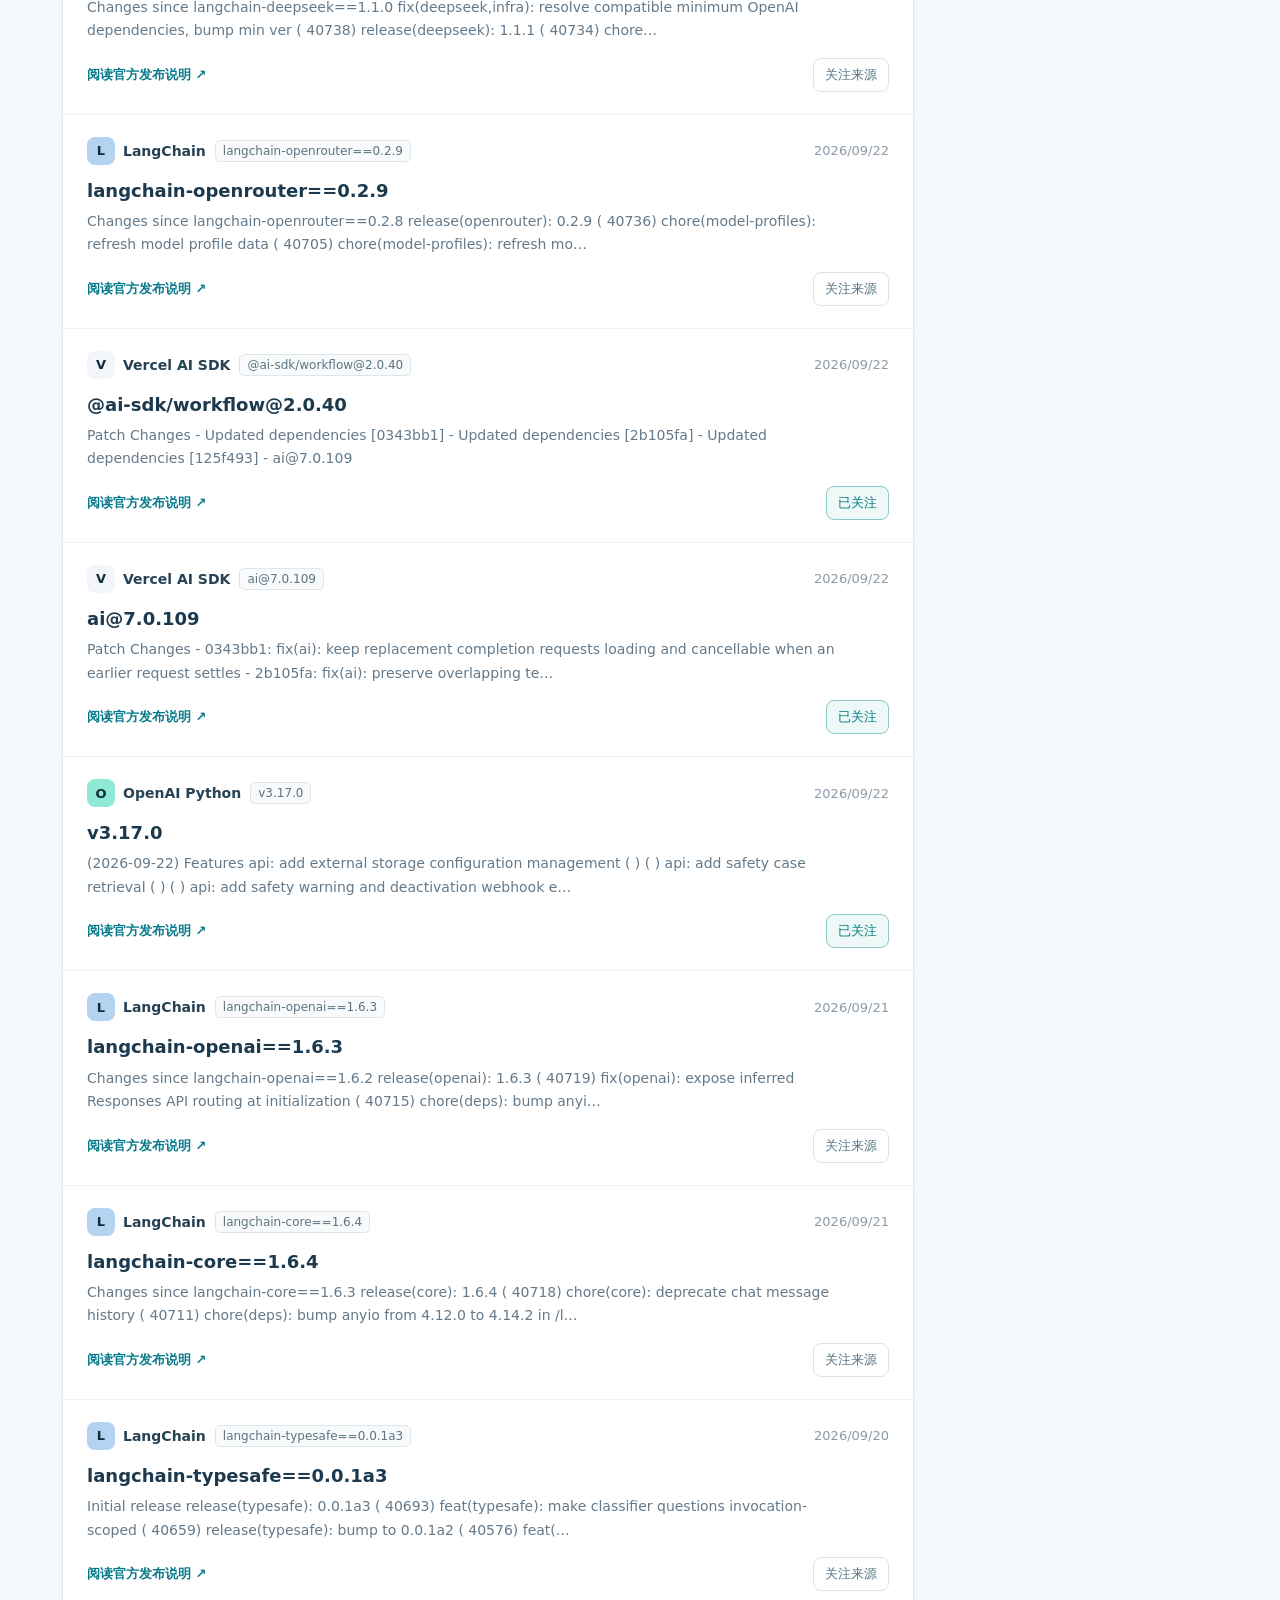
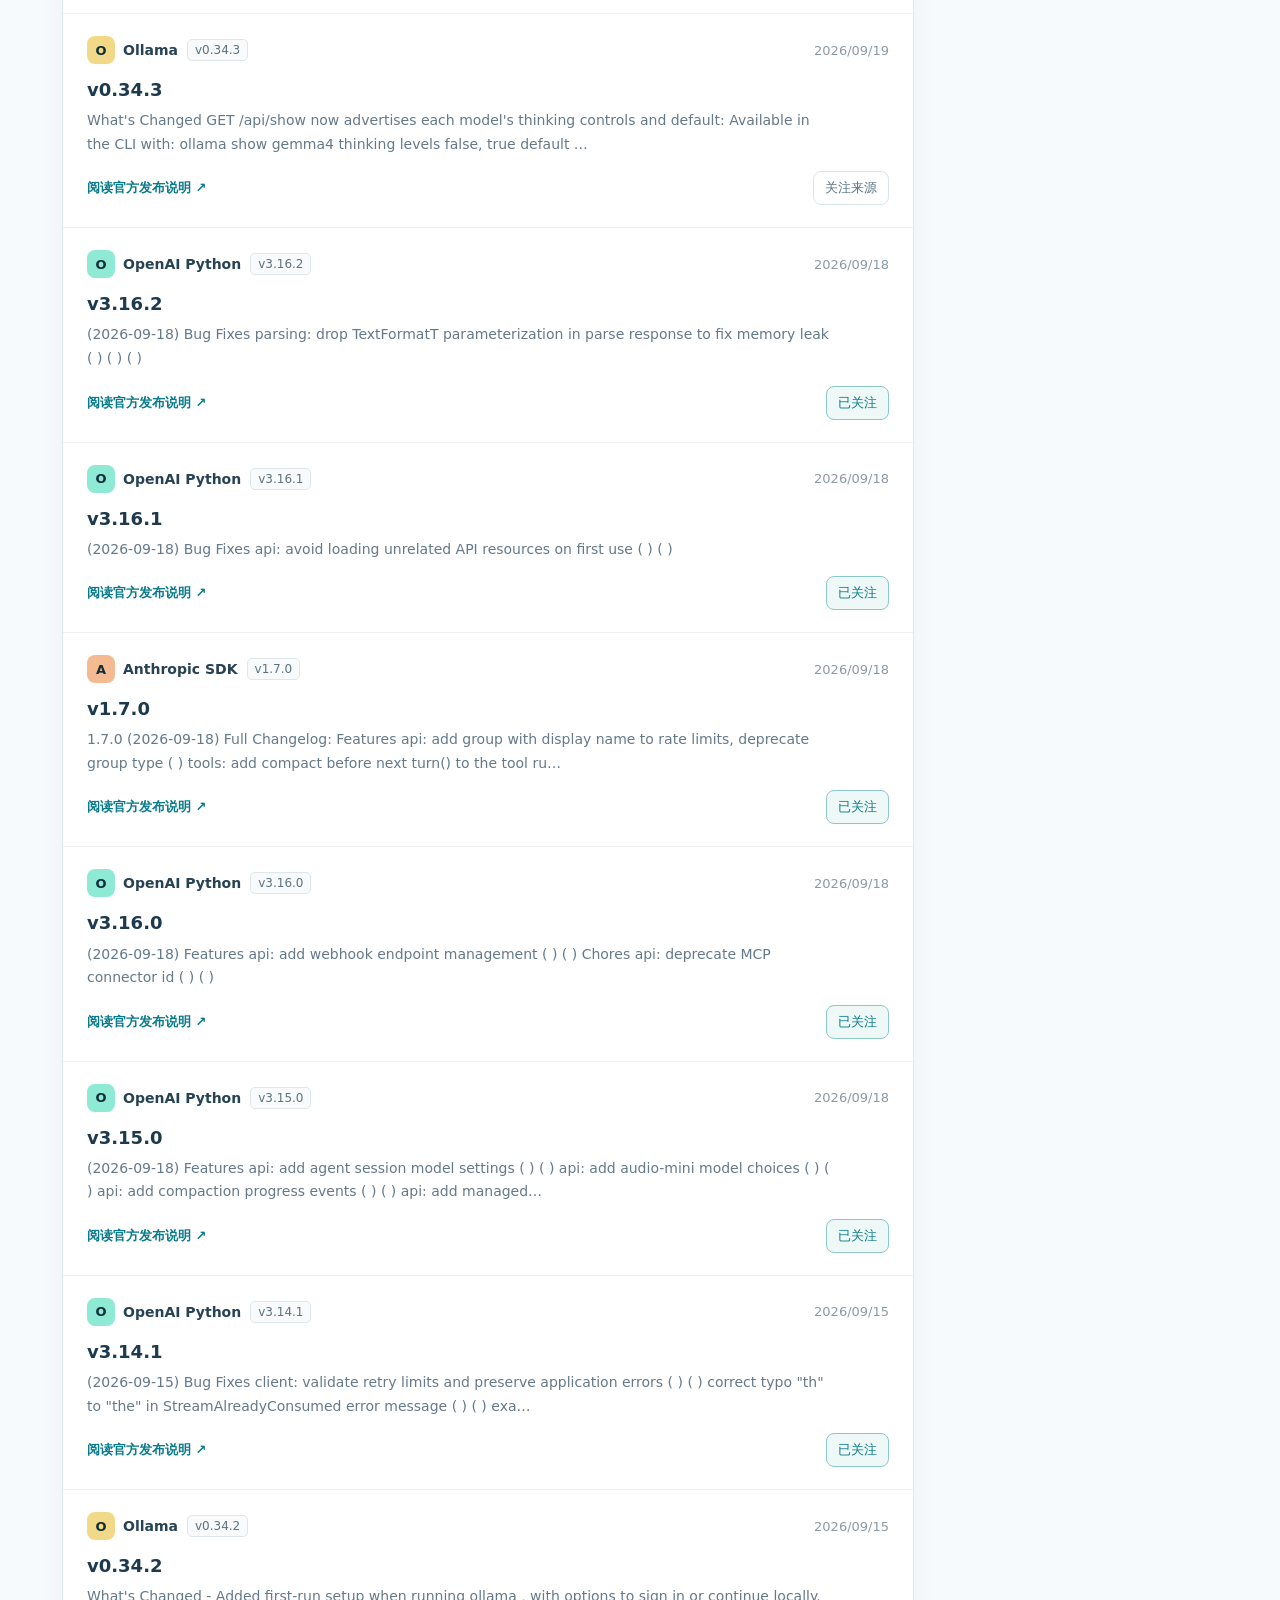
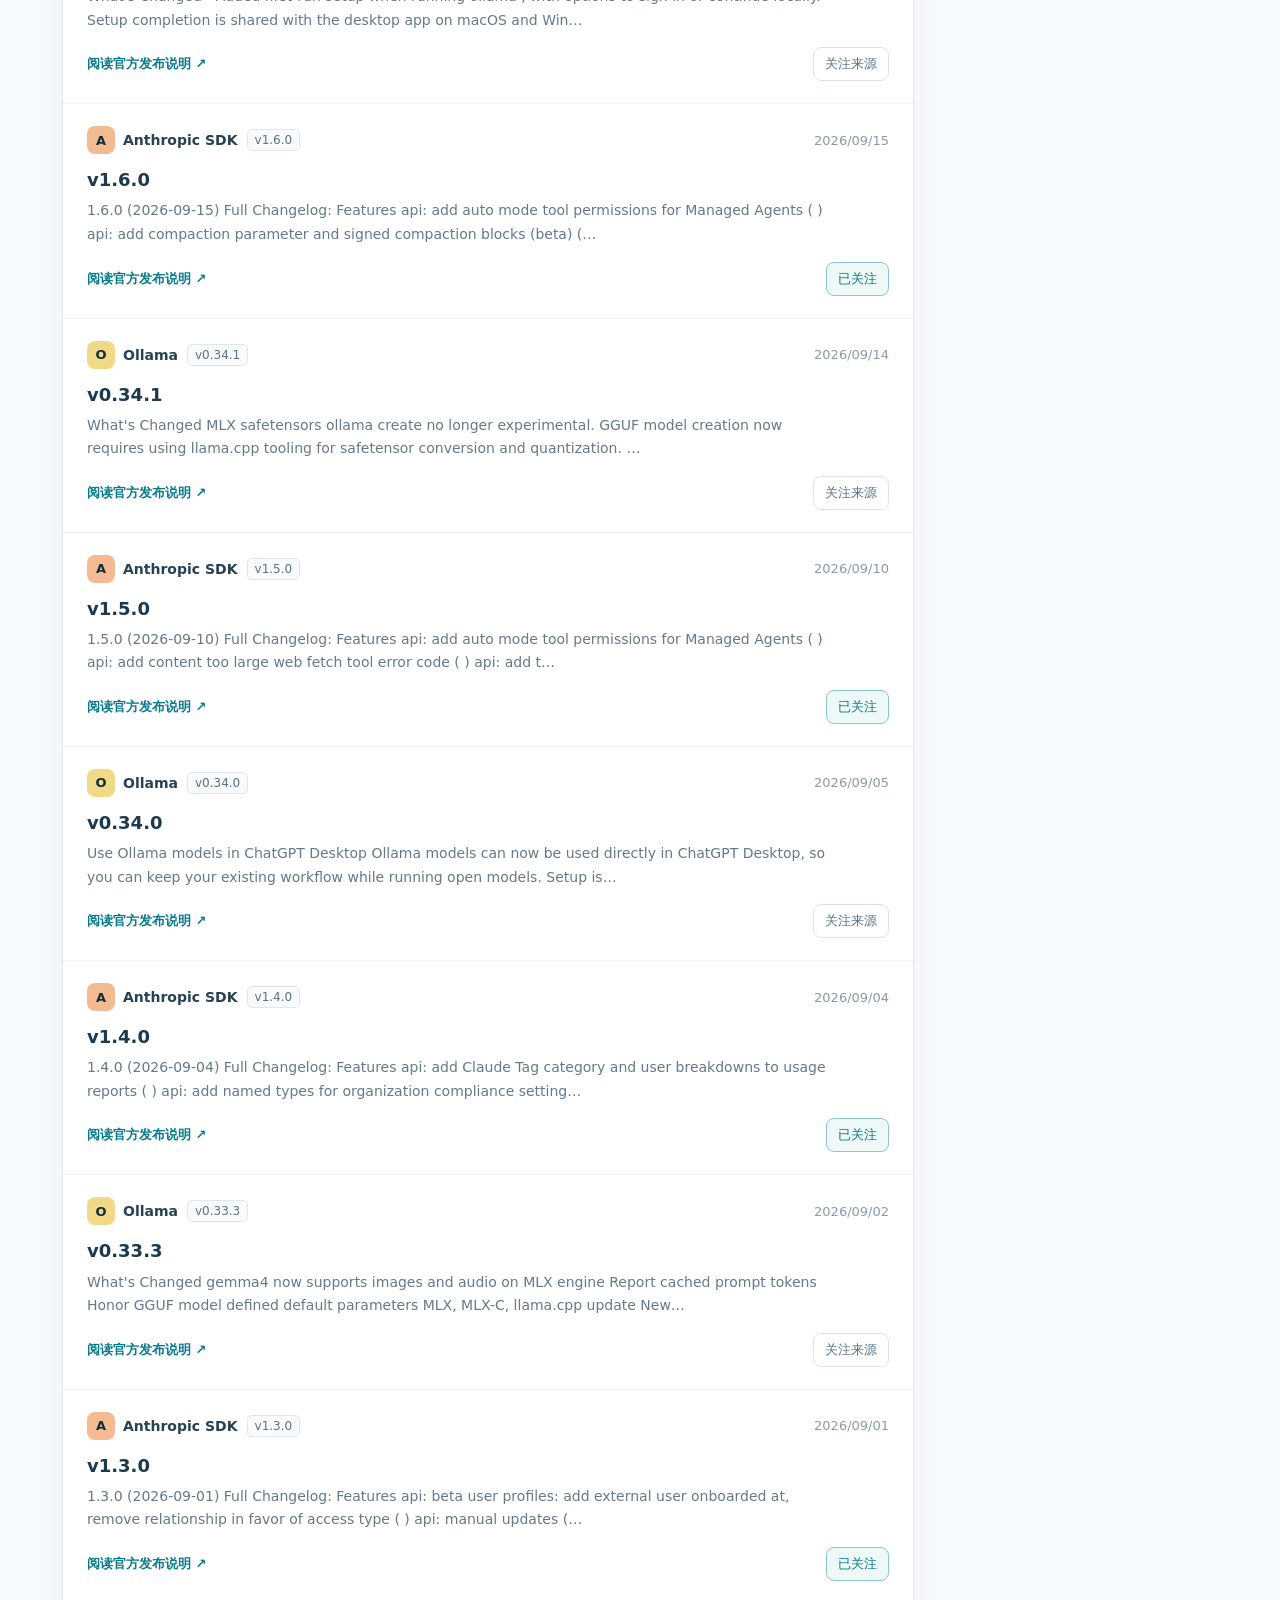
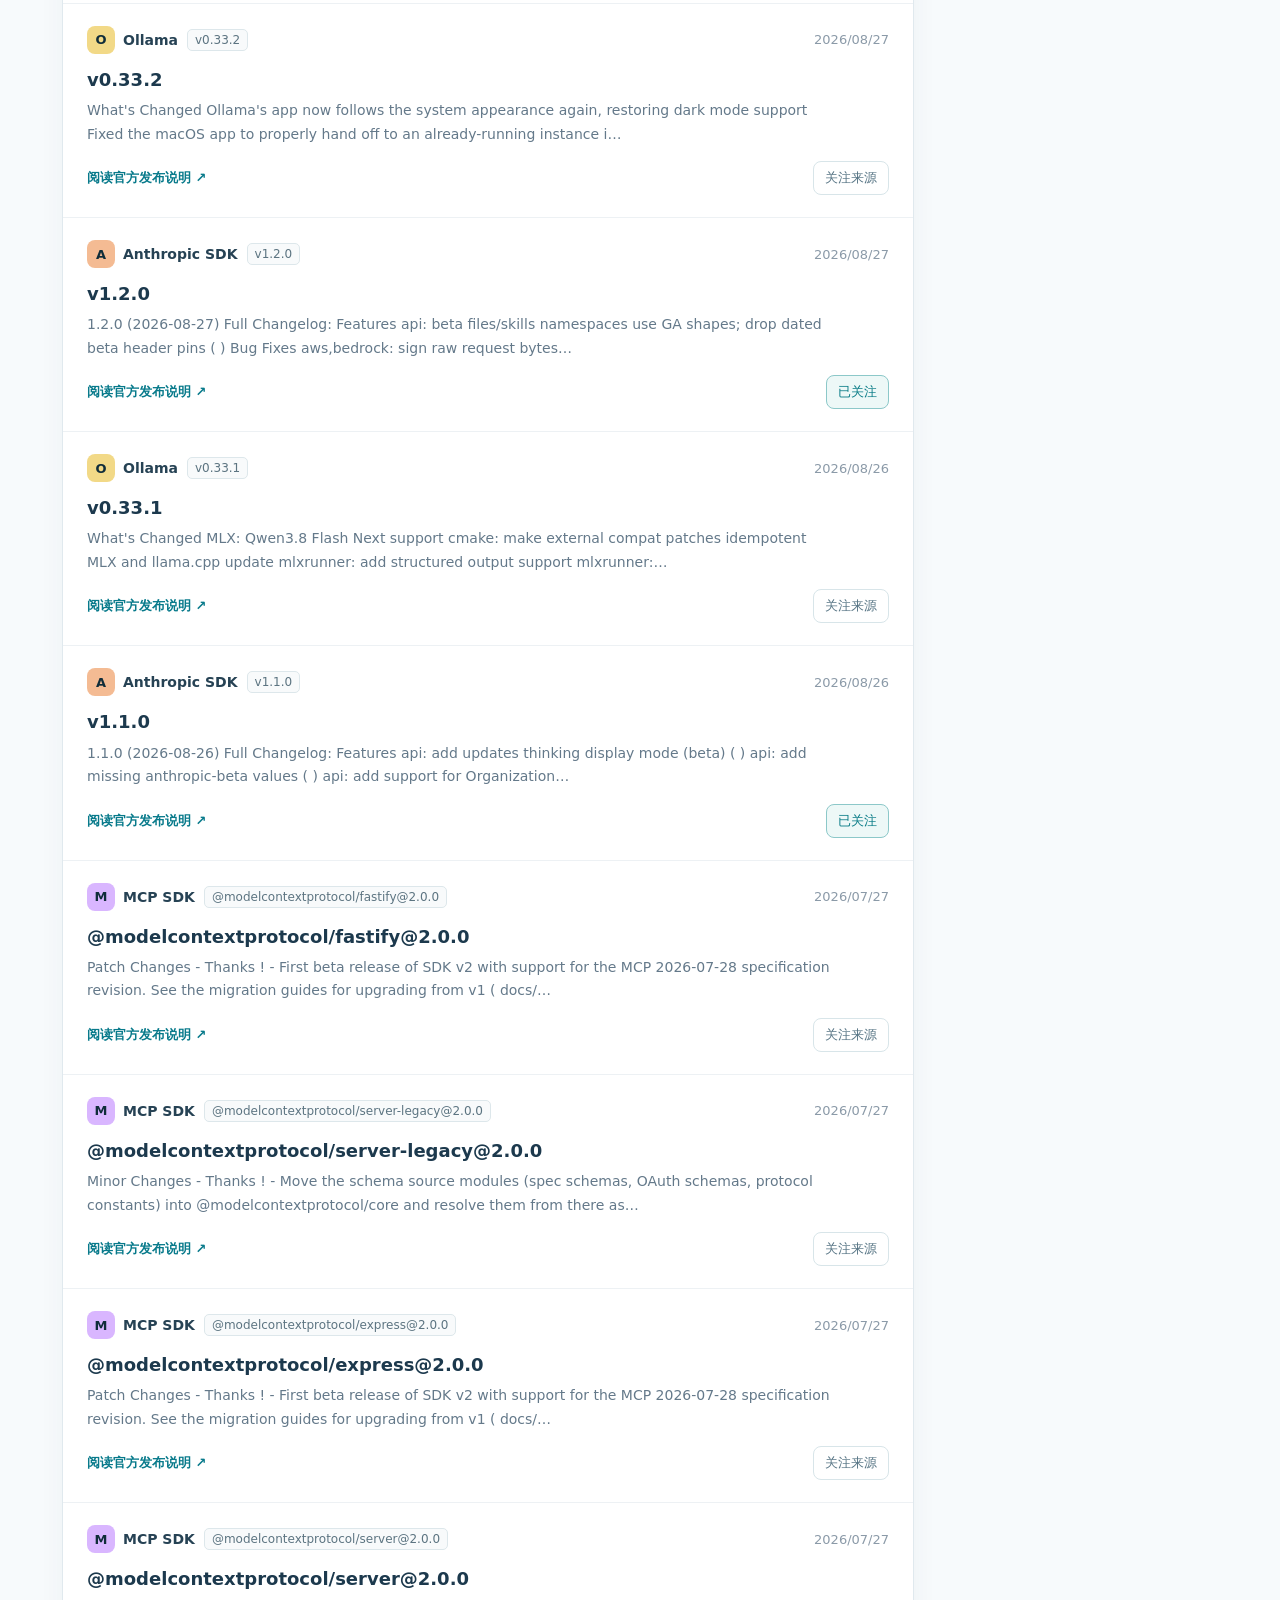
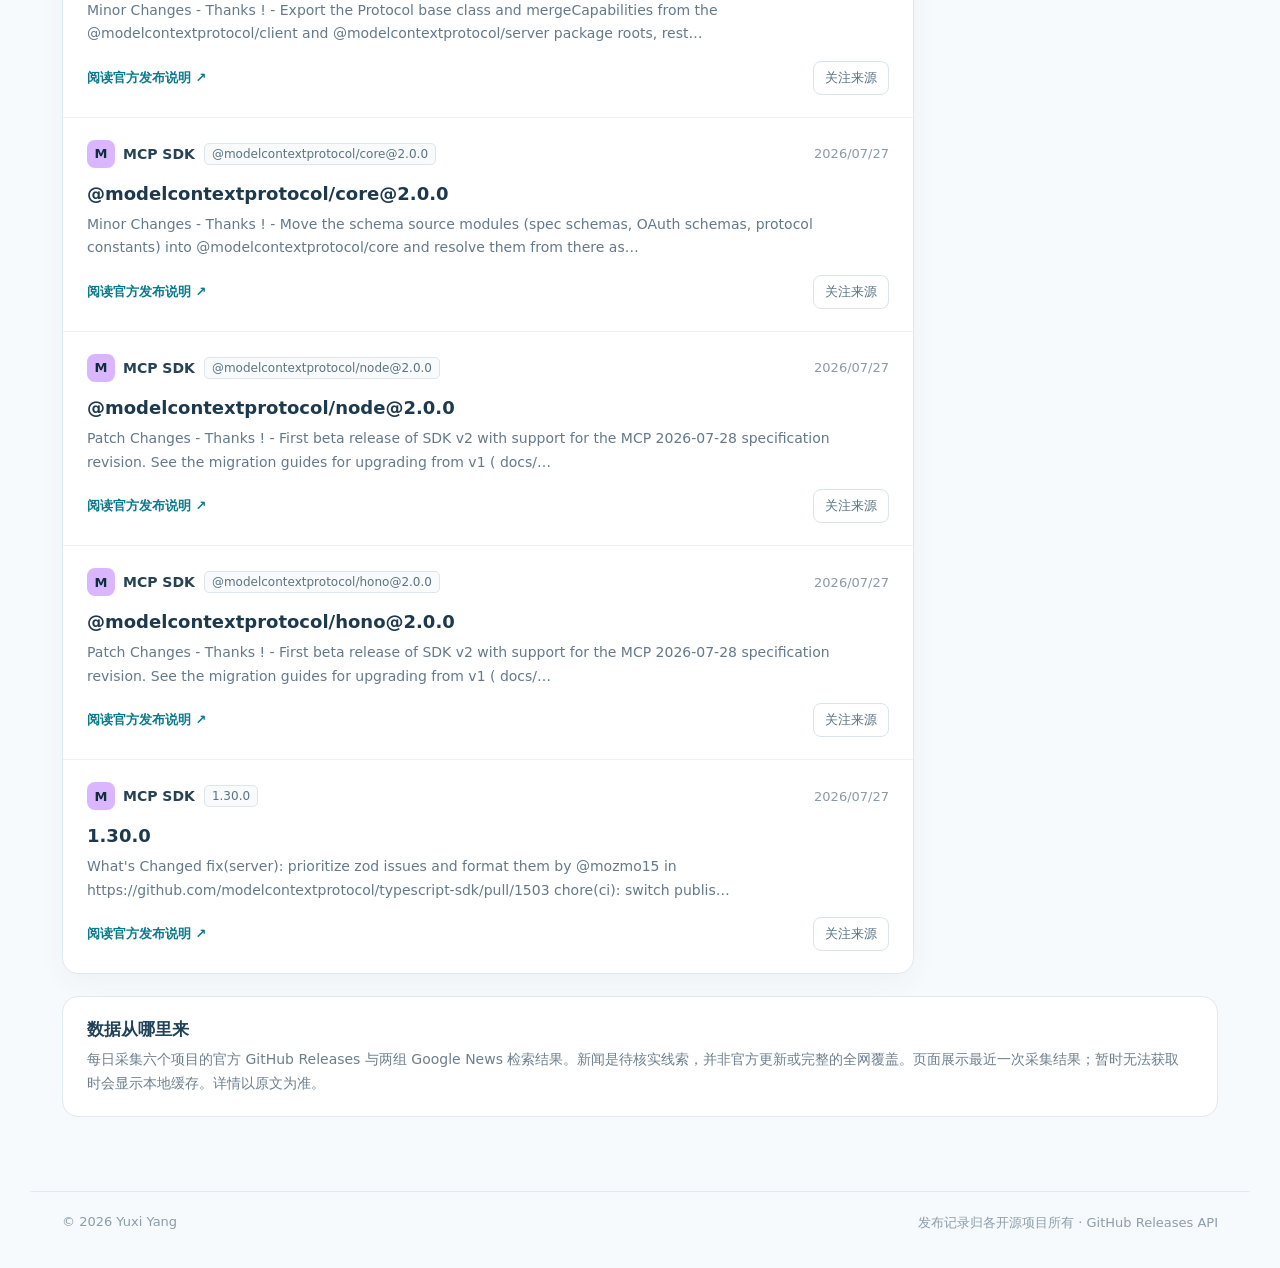
==== commit c4b02cdc: "Keep home and AI updates and refine article reading" ====
--- a/static/ai-updates/index.html
+++ b/static/ai-updates/index.html
@@ -10,7 +10,7 @@
   <link rel="stylesheet" href="./style.css">
 </head>
 <body>
-  <header class="topbar shell"><a class="brand" href="/" aria-label="返回 Yuxi Yang 首页"><span class="mark" aria-hidden="true">⌁</span><span>Yuxi Yang</span><span class="brand-separator">/</span><span>AI 更新</span></a><nav class="topnav" aria-label="主导航"><a href="/">首页</a><a href="#updates">更新动态</a><a href="#how-it-works">数据说明</a></nav></header>
+  <header class="topbar shell"><a class="brand" href="/" aria-label="返回 Yuxi Yang 首页"><span class="mark" aria-hidden="true">⌁</span><span>Yuxi Yang</span><span class="brand-separator">/</span><span>AI 更新</span></a><nav class="topnav" aria-label="主导航"><a href="/">首页</a><a href="/ai-updates/" aria-current="page">AI 更新</a></nav></header>
   <main class="main shell" id="top"><div class="eyebrow">AI TOOL UPDATES</div><div class="intro"><h1>了解 AI 工具的<br><em>近期变化。</em></h1><p>每天汇集常用工具的官方发布记录与新闻检索线索。按来源筛选，再到原文核实。</p></div>
     <div class="workspace" id="updates"><section class="board" aria-labelledby="feed-title"><div class="board-head"><div class="board-title"><span class="pulse" aria-hidden="true"></span><span id="feed-title">AI 更新线索</span><span class="count" id="item-count"></span></div><span class="source-note" id="sync-note">正在连接数据源…</span></div><div class="toolbar"><div class="tabs" role="group" aria-label="更新筛选"><button type="button" data-filter="official" aria-pressed="true">官方发布</button><button type="button" data-filter="news" aria-pressed="false">新闻线索</button><button type="button" data-filter="following" aria-pressed="false">我的关注</button><button type="button" data-filter="week" aria-pressed="false">近 7 天</button></div><input class="search" id="search" type="search" placeholder="搜索工具、版本或新闻…" aria-label="搜索更新"></div><div class="feed" id="feed" aria-live="polite"><div class="status">正在读取每日更新…</div></div></section>
     <aside class="aside"><section class="sidebox"><h3>关注的来源</h3><p>选择常用项目和检索线索，下次打开仍会保留你的选择。</p><div class="watch-list" id="watch-list"></div></section><section class="sidebox digest"><h3>整理给自己或团队</h3><p>把当前筛选结果复制成带原文链接的 Markdown 摘要。</p><button class="primary" id="copy-digest" type="button">复制更新摘要</button><p class="sidefoot">新闻属于待核实线索，引用前请查看原文。</p></section></aside></div>
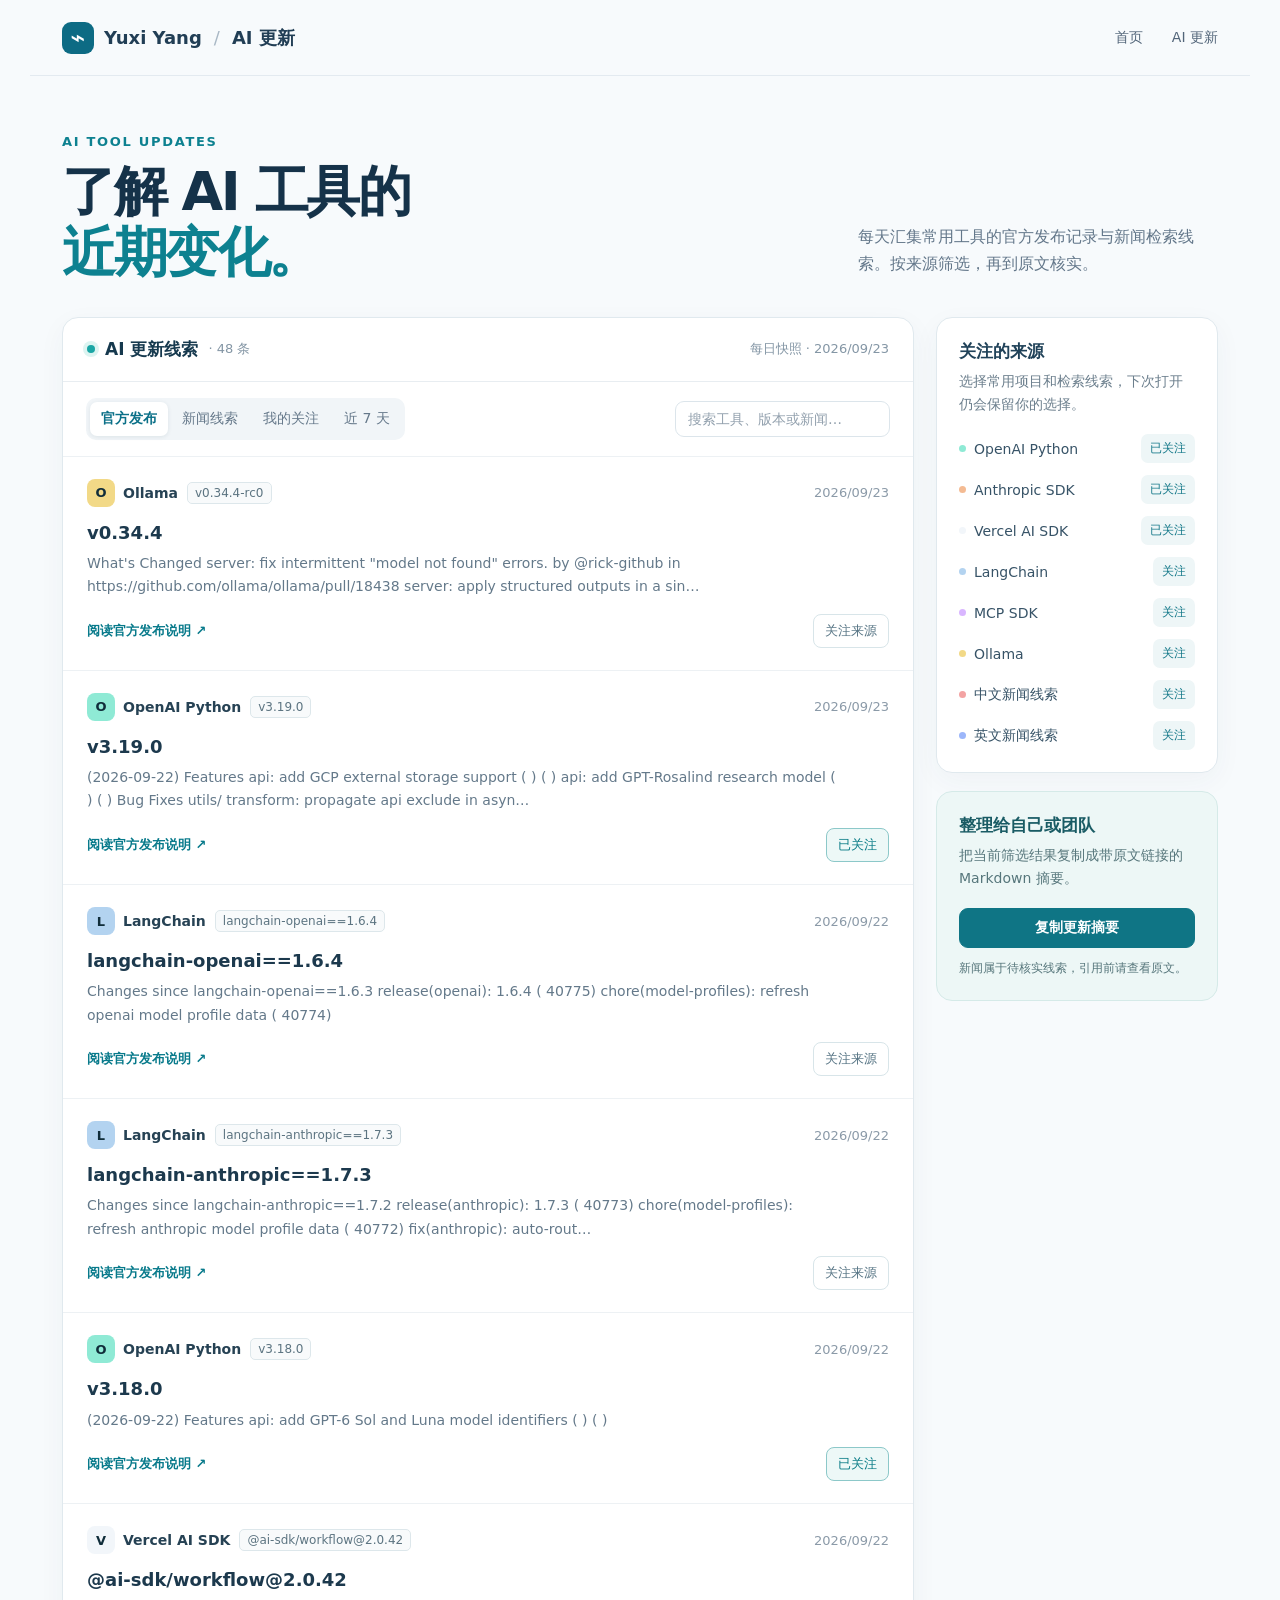
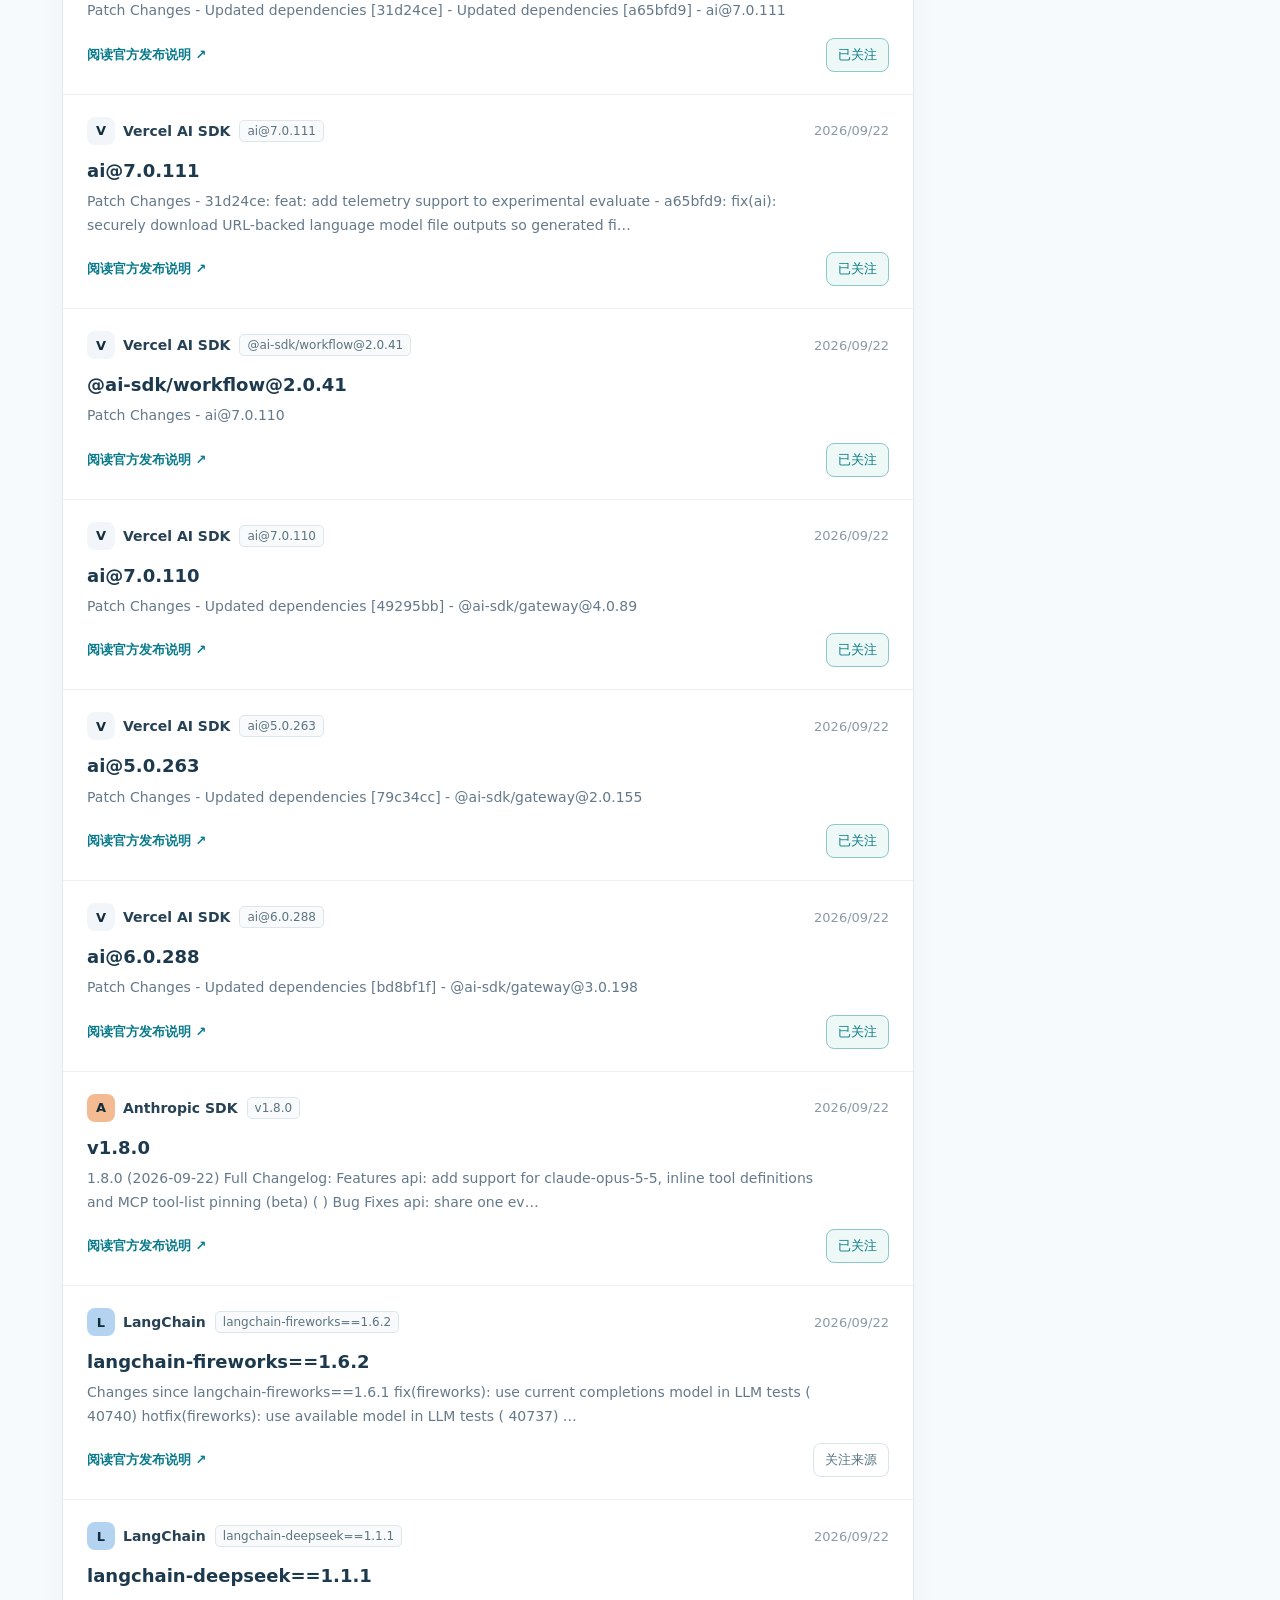
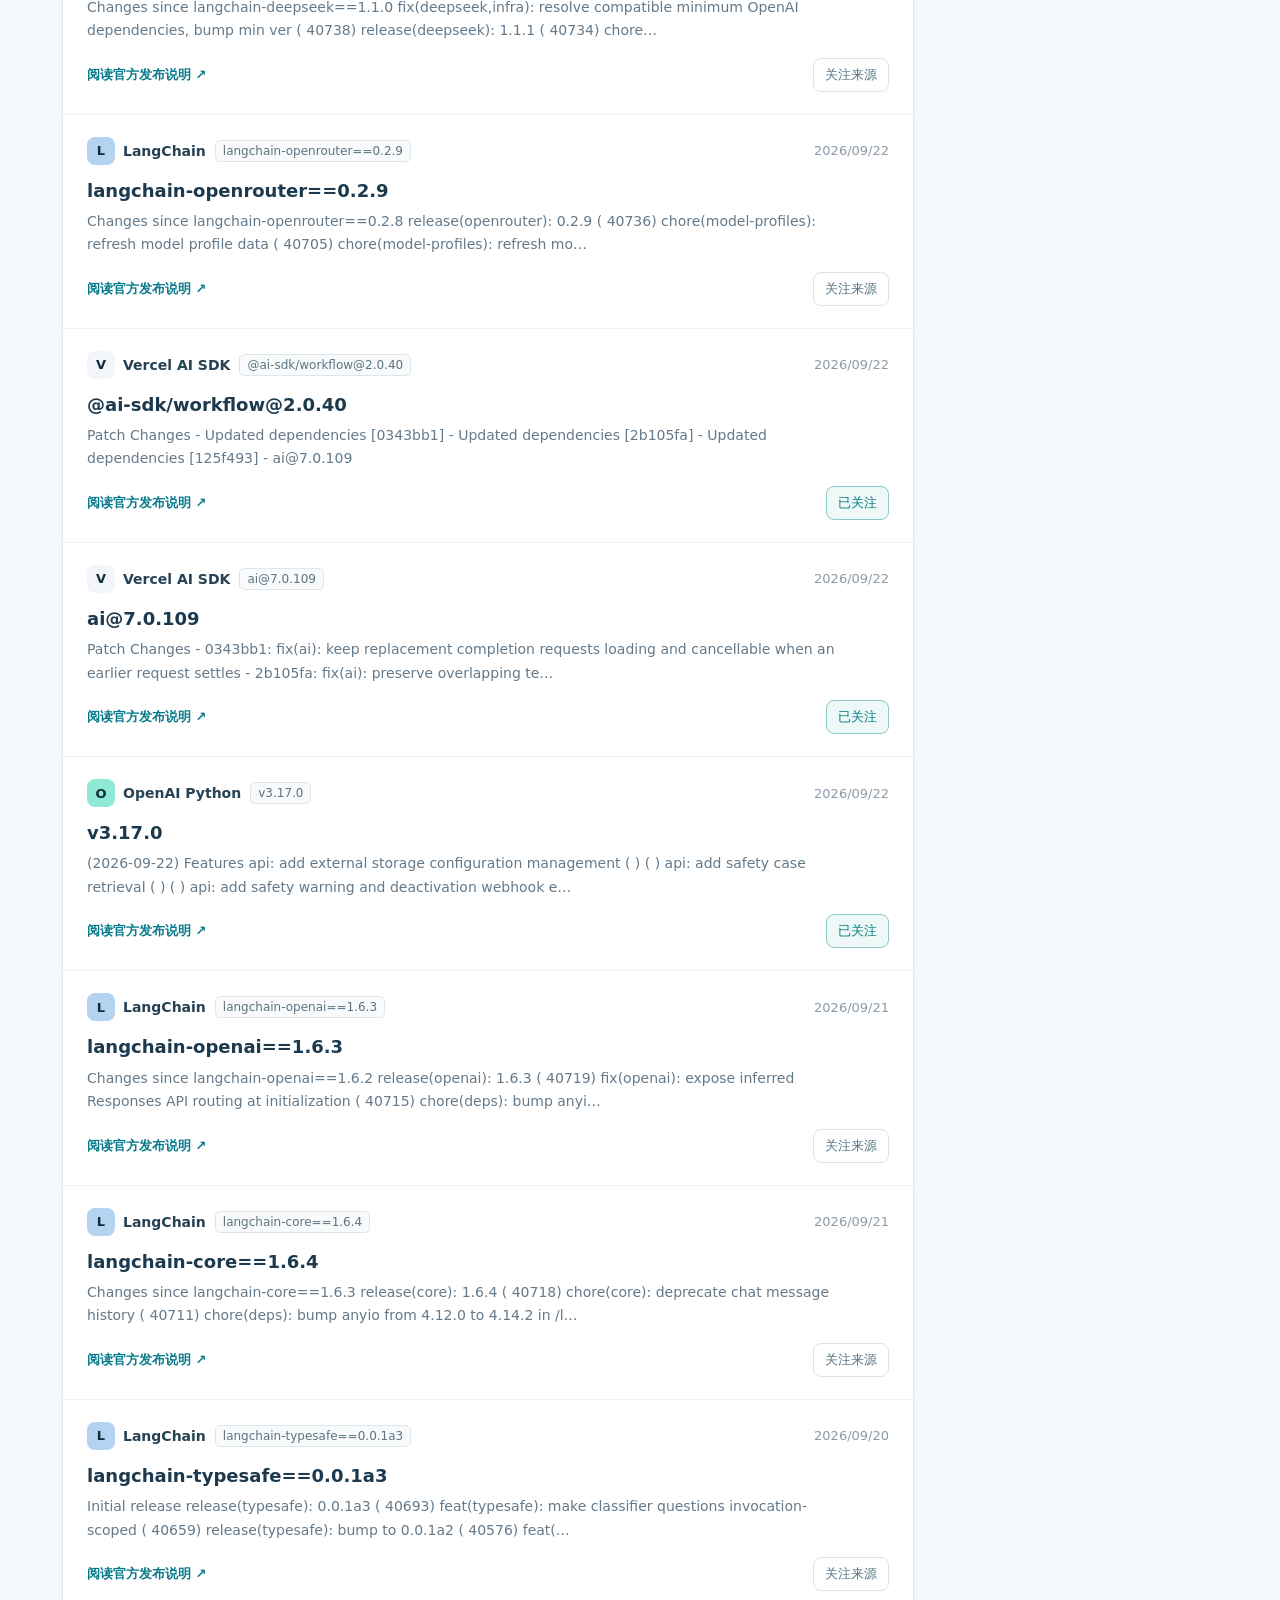
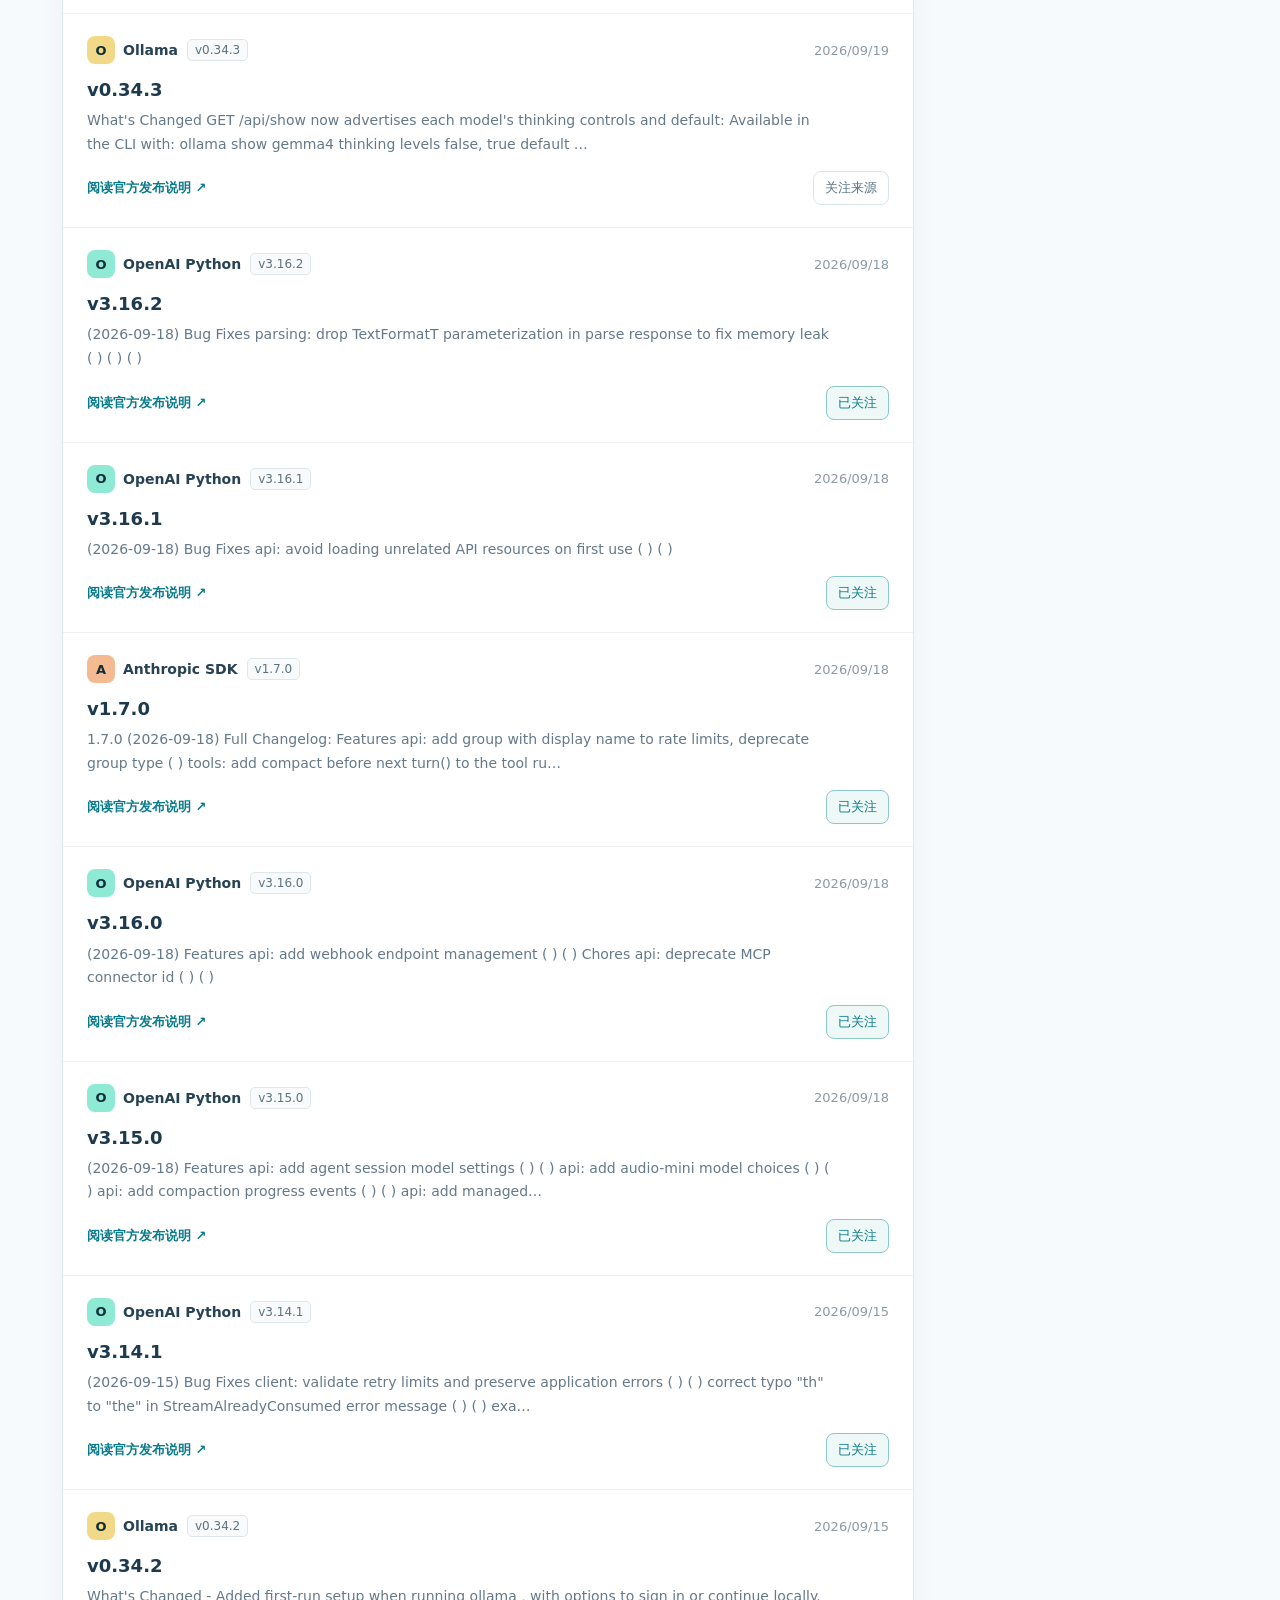
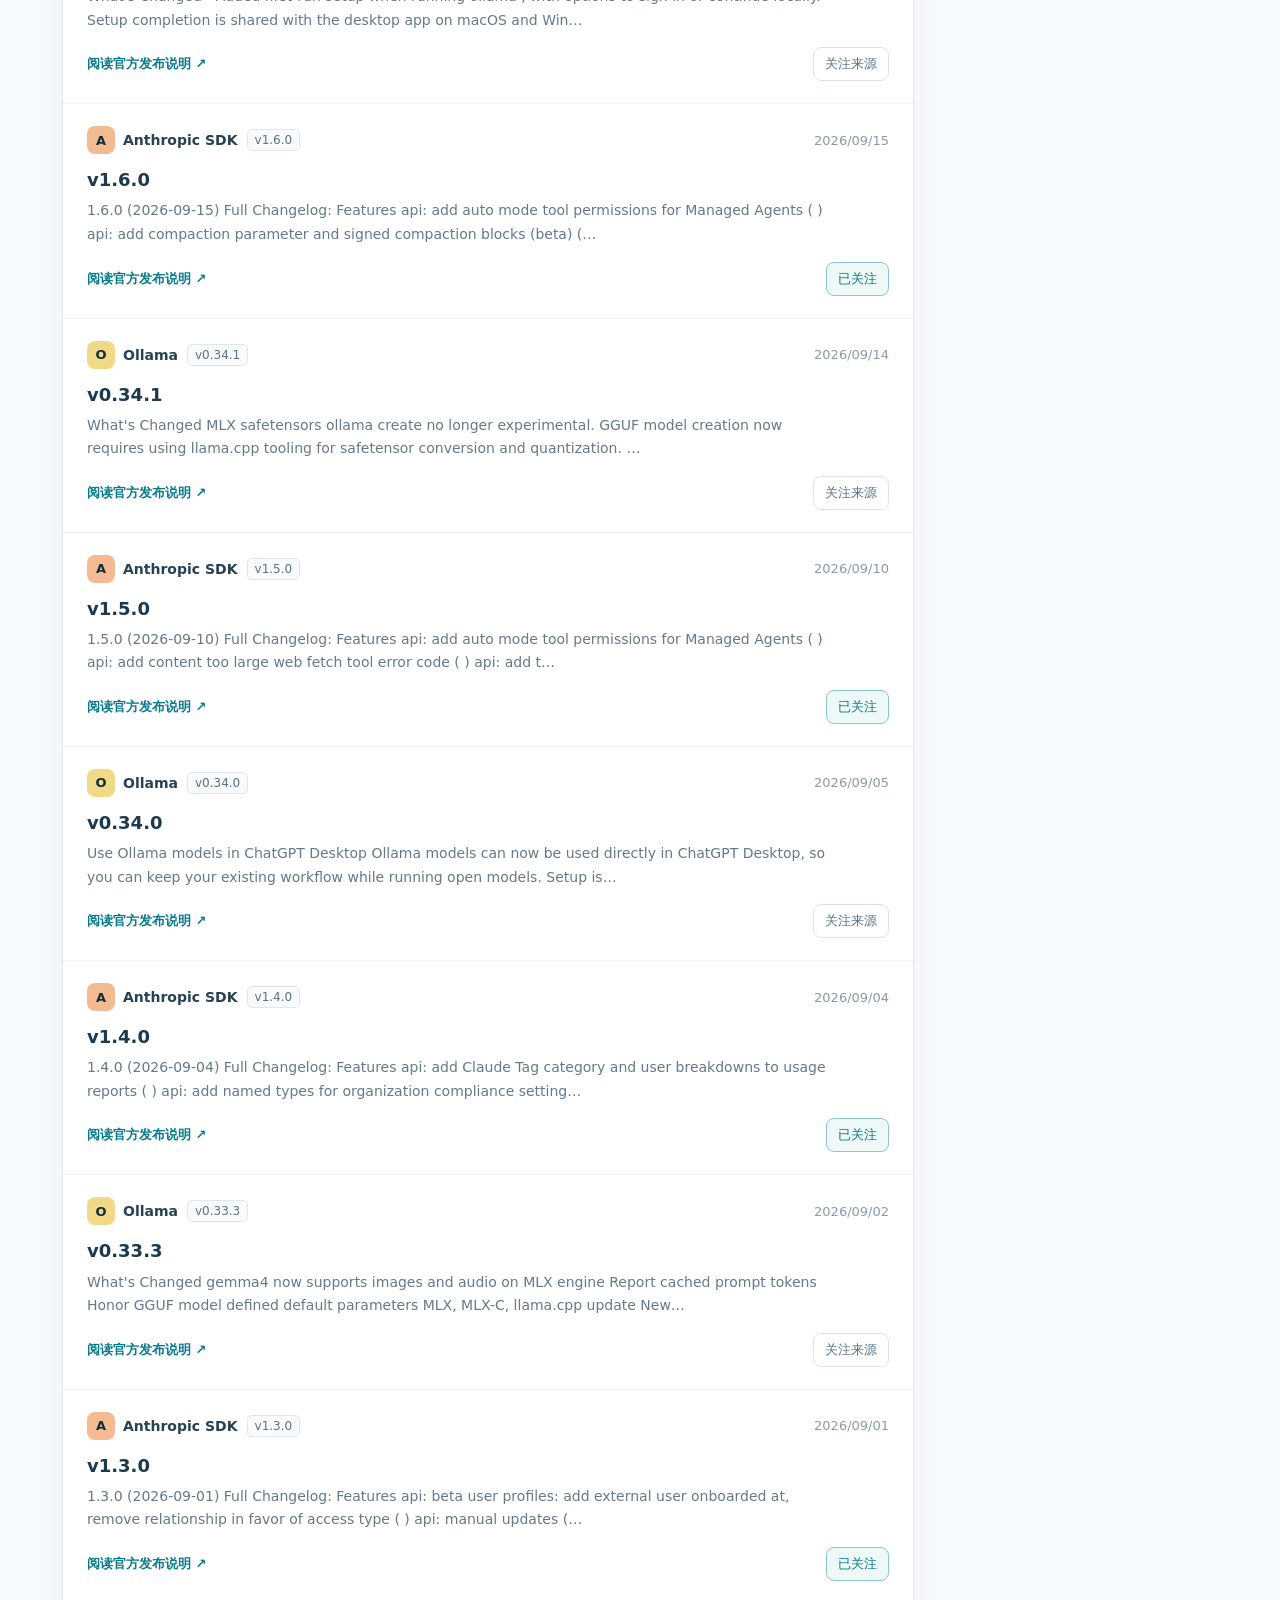
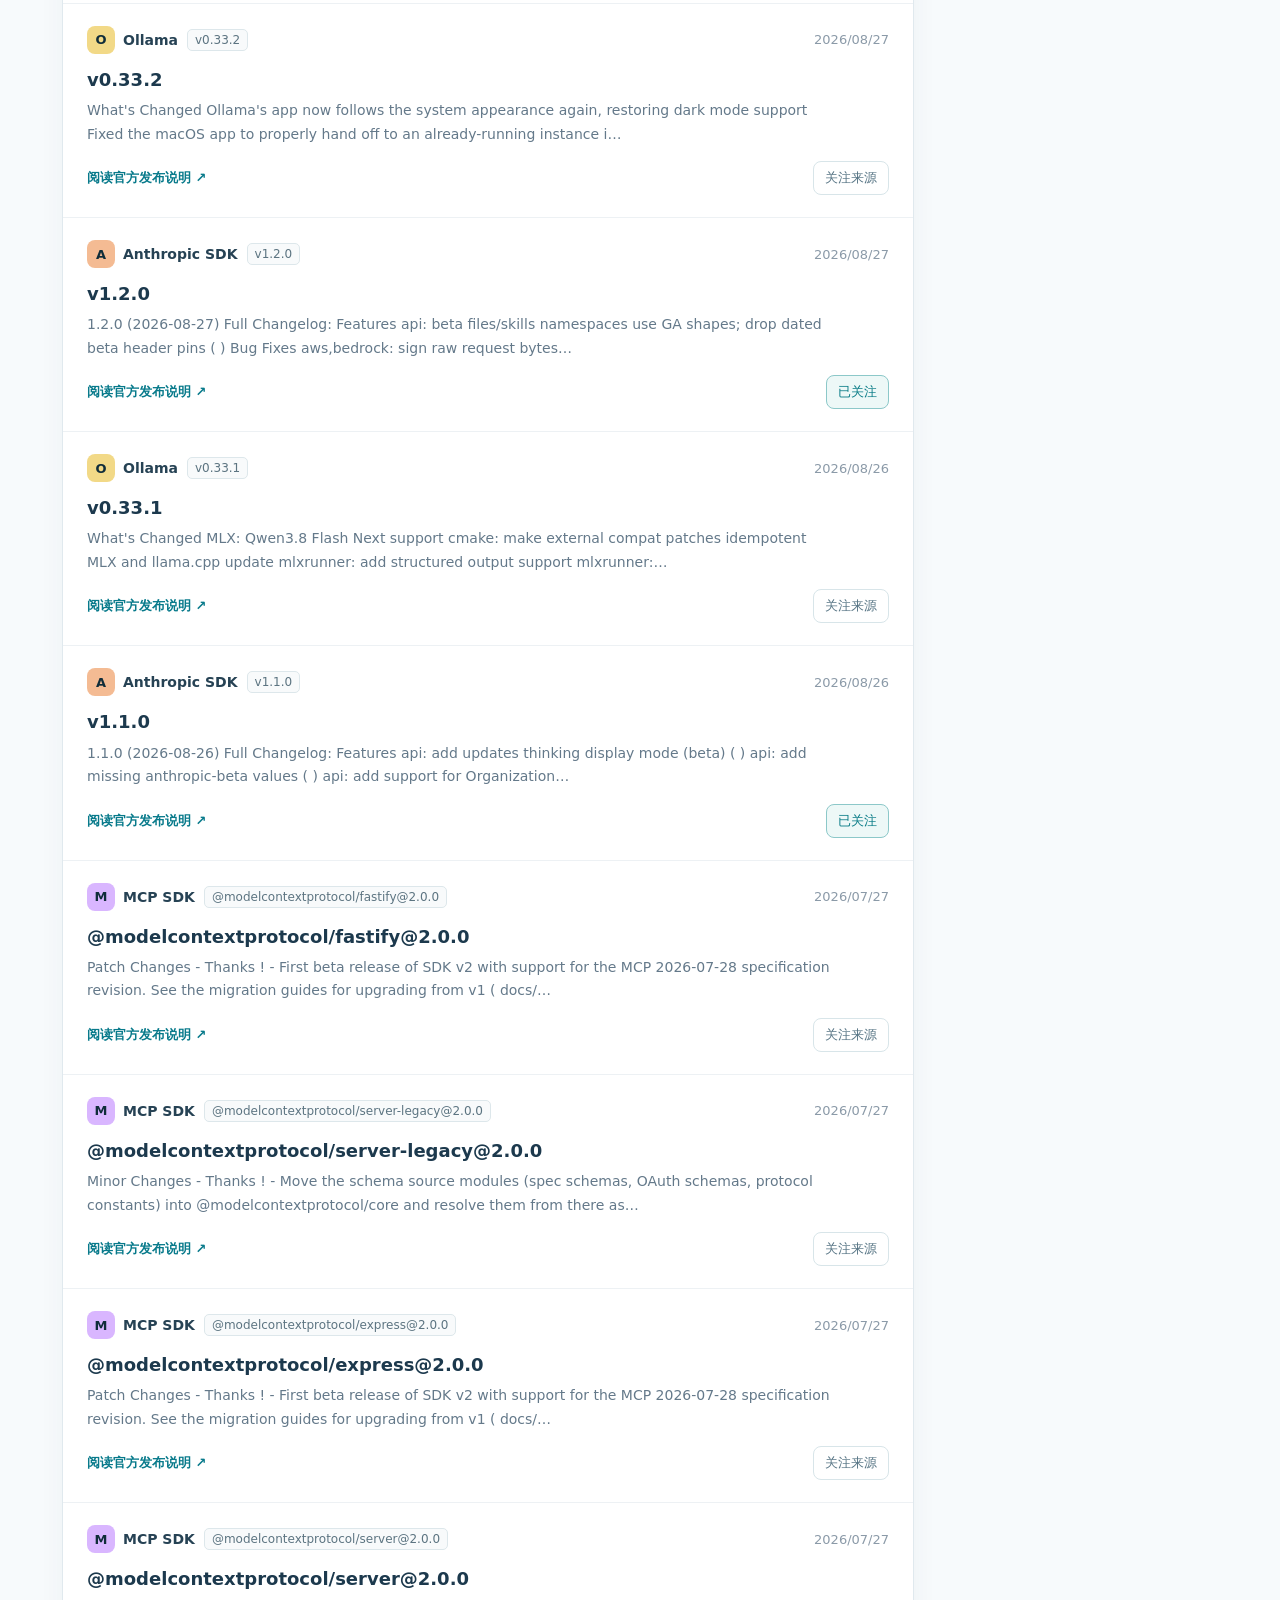
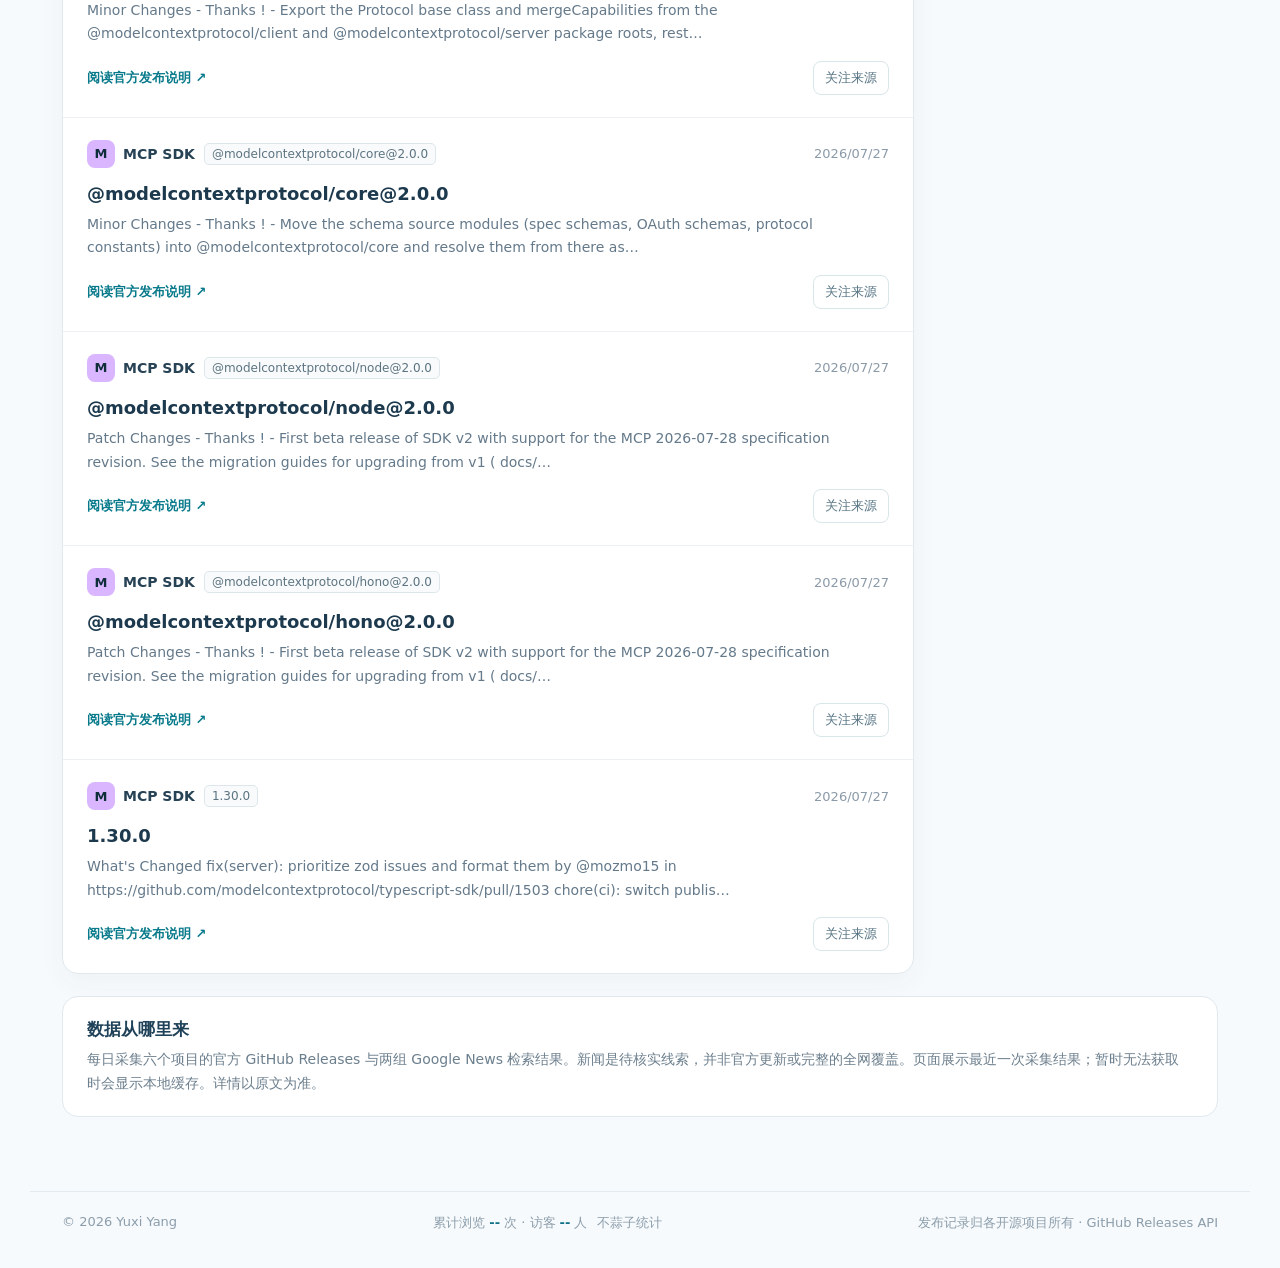
==== commit 10fa081d: "Add visitor counters and AI page search discovery" ====
--- a/static/ai-updates/index.html
+++ b/static/ai-updates/index.html
@@ -5,6 +5,8 @@
   <meta name="viewport" content="width=device-width, initial-scale=1">
   <meta name="theme-color" content="#f7fafc">
   <meta name="description" content="Yuxi Yang 的 AI 工具更新页：每日整理官方发布记录和新闻检索线索。">
+  <meta name="robots" content="index,follow">
+  <link rel="canonical" href="https://yuxiyang.netlify.app/ai-updates/">
   <title>AI 更新 · Yuxi Yang</title>
   <link rel="icon" type="image/svg+xml" href="data:image/svg+xml,%3Csvg xmlns='http://www.w3.org/2000/svg' viewBox='0 0 64 64'%3E%3Crect width='64' height='64' rx='15' fill='%230d6b84'/%3E%3Cpath d='M11 34h13l7-17 8 30 6-13h8' fill='none' stroke='white' stroke-width='6' stroke-linecap='round' stroke-linejoin='round'/%3E%3C/svg%3E">
   <link rel="stylesheet" href="./style.css">
@@ -15,7 +17,8 @@
     <div class="workspace" id="updates"><section class="board" aria-labelledby="feed-title"><div class="board-head"><div class="board-title"><span class="pulse" aria-hidden="true"></span><span id="feed-title">AI 更新线索</span><span class="count" id="item-count"></span></div><span class="source-note" id="sync-note">正在连接数据源…</span></div><div class="toolbar"><div class="tabs" role="group" aria-label="更新筛选"><button type="button" data-filter="official" aria-pressed="true">官方发布</button><button type="button" data-filter="news" aria-pressed="false">新闻线索</button><button type="button" data-filter="following" aria-pressed="false">我的关注</button><button type="button" data-filter="week" aria-pressed="false">近 7 天</button></div><input class="search" id="search" type="search" placeholder="搜索工具、版本或新闻…" aria-label="搜索更新"></div><div class="feed" id="feed" aria-live="polite"><div class="status">正在读取每日更新…</div></div></section>
     <aside class="aside"><section class="sidebox"><h3>关注的来源</h3><p>选择常用项目和检索线索，下次打开仍会保留你的选择。</p><div class="watch-list" id="watch-list"></div></section><section class="sidebox digest"><h3>整理给自己或团队</h3><p>把当前筛选结果复制成带原文链接的 Markdown 摘要。</p><button class="primary" id="copy-digest" type="button">复制更新摘要</button><p class="sidefoot">新闻属于待核实线索，引用前请查看原文。</p></section></aside></div>
     <section class="model-card" id="how-it-works"><h3>数据从哪里来</h3><p>每日采集六个项目的官方 GitHub Releases 与两组 Google News 检索结果。新闻是待核实线索，并非官方更新或完整的全网覆盖。页面展示最近一次采集结果；暂时无法获取时会显示本地缓存。详情以原文为准。</p></section>
-  </main><footer class="footer shell"><span>© <span id="year"></span> Yuxi Yang</span><span>发布记录归各开源项目所有 · <a href="https://docs.github.com/en/rest/releases/releases" target="_blank" rel="noopener noreferrer">GitHub Releases API</a></span></footer><div id="toast" class="toast hidden" role="status"></div>
+  </main><footer class="footer shell"><span>© <span id="year"></span> Yuxi Yang</span><span class="footer-counter">累计浏览 <strong id="busuanzi_site_pv">--</strong> 次 · 访客 <strong id="busuanzi_site_uv">--</strong> 人 <a href="https://www.busuanzi.cc/" target="_blank" rel="noopener noreferrer">不蒜子统计</a></span><span>发布记录归各开源项目所有 · <a href="https://docs.github.com/en/rest/releases/releases" target="_blank" rel="noopener noreferrer">GitHub Releases API</a></span></footer><div id="toast" class="toast hidden" role="status"></div>
+  <script defer src="https://cdn.busuanzi.cc/busuanzi/3.6.9/busuanzi.min.js"></script>
   <script>
   (()=>{
     const sources=[
--- a/static/ai-updates/style.css
+++ b/static/ai-updates/style.css
@@ -70,6 +70,9 @@
 .status{padding:30px;color:#718493;font-size:14px;line-height:1.6}
 .footer{display:flex;justify-content:space-between;gap:20px;border-top:1px solid #e3eaf0;padding-top:22px;padding-bottom:36px;color:#8b9dab;font-size:13px}
 .footer a:hover{color:#0a7b8b;text-decoration:underline}
+.footer-counter{display:inline-flex;align-items:center;gap:.25rem;flex-wrap:wrap}
+.footer-counter strong{color:#0d7188;font-weight:750}
+.footer-counter a{margin-left:.35rem}
 .hidden{display:none!important}
 .toast{position:fixed;left:50%;bottom:24px;transform:translateX(-50%);z-index:10;padding:12px 17px;border:1px solid #acd7d3;border-radius:9px;background:#e7f8f4;color:#155e63;box-shadow:0 10px 30px #173b3d22;font-size:14px}
 @media(max-width:990px){.workspace{grid-template-columns:minmax(0,1fr) 248px}.shell{padding-inline:22px}}
